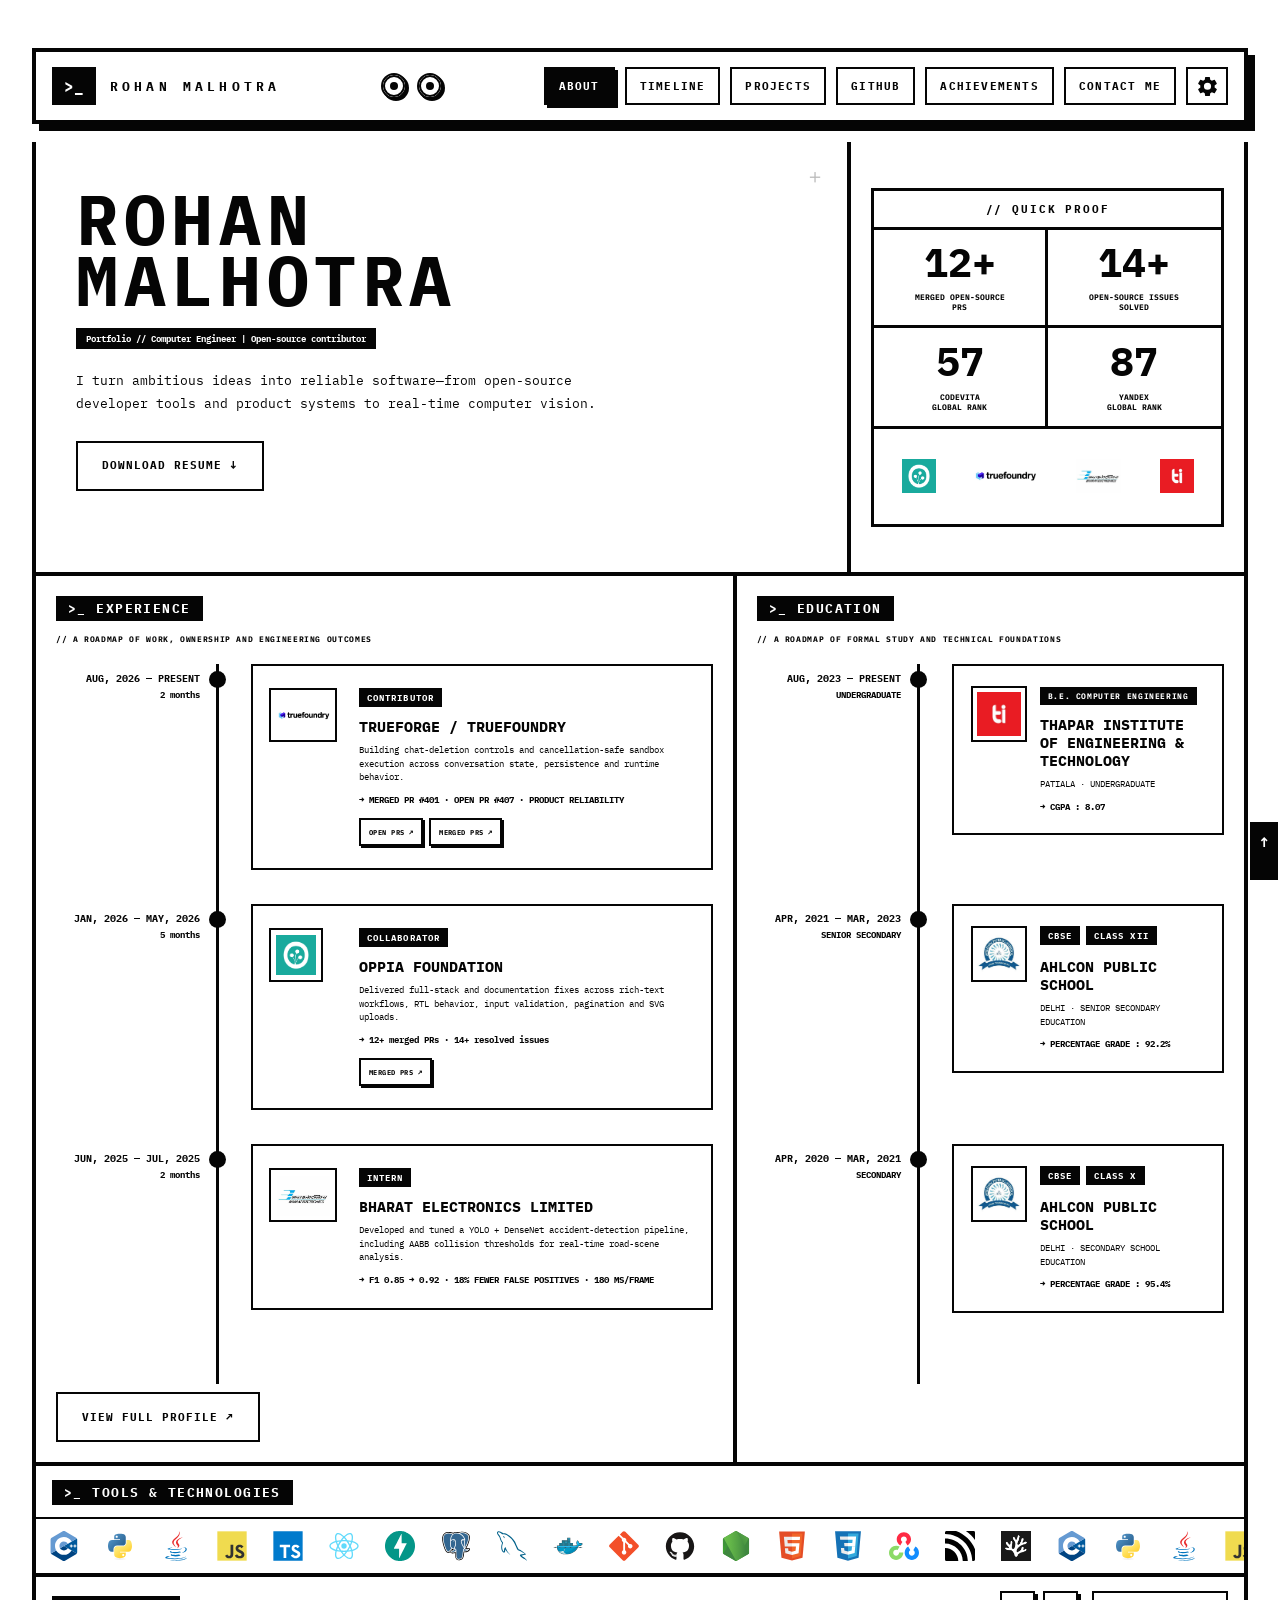
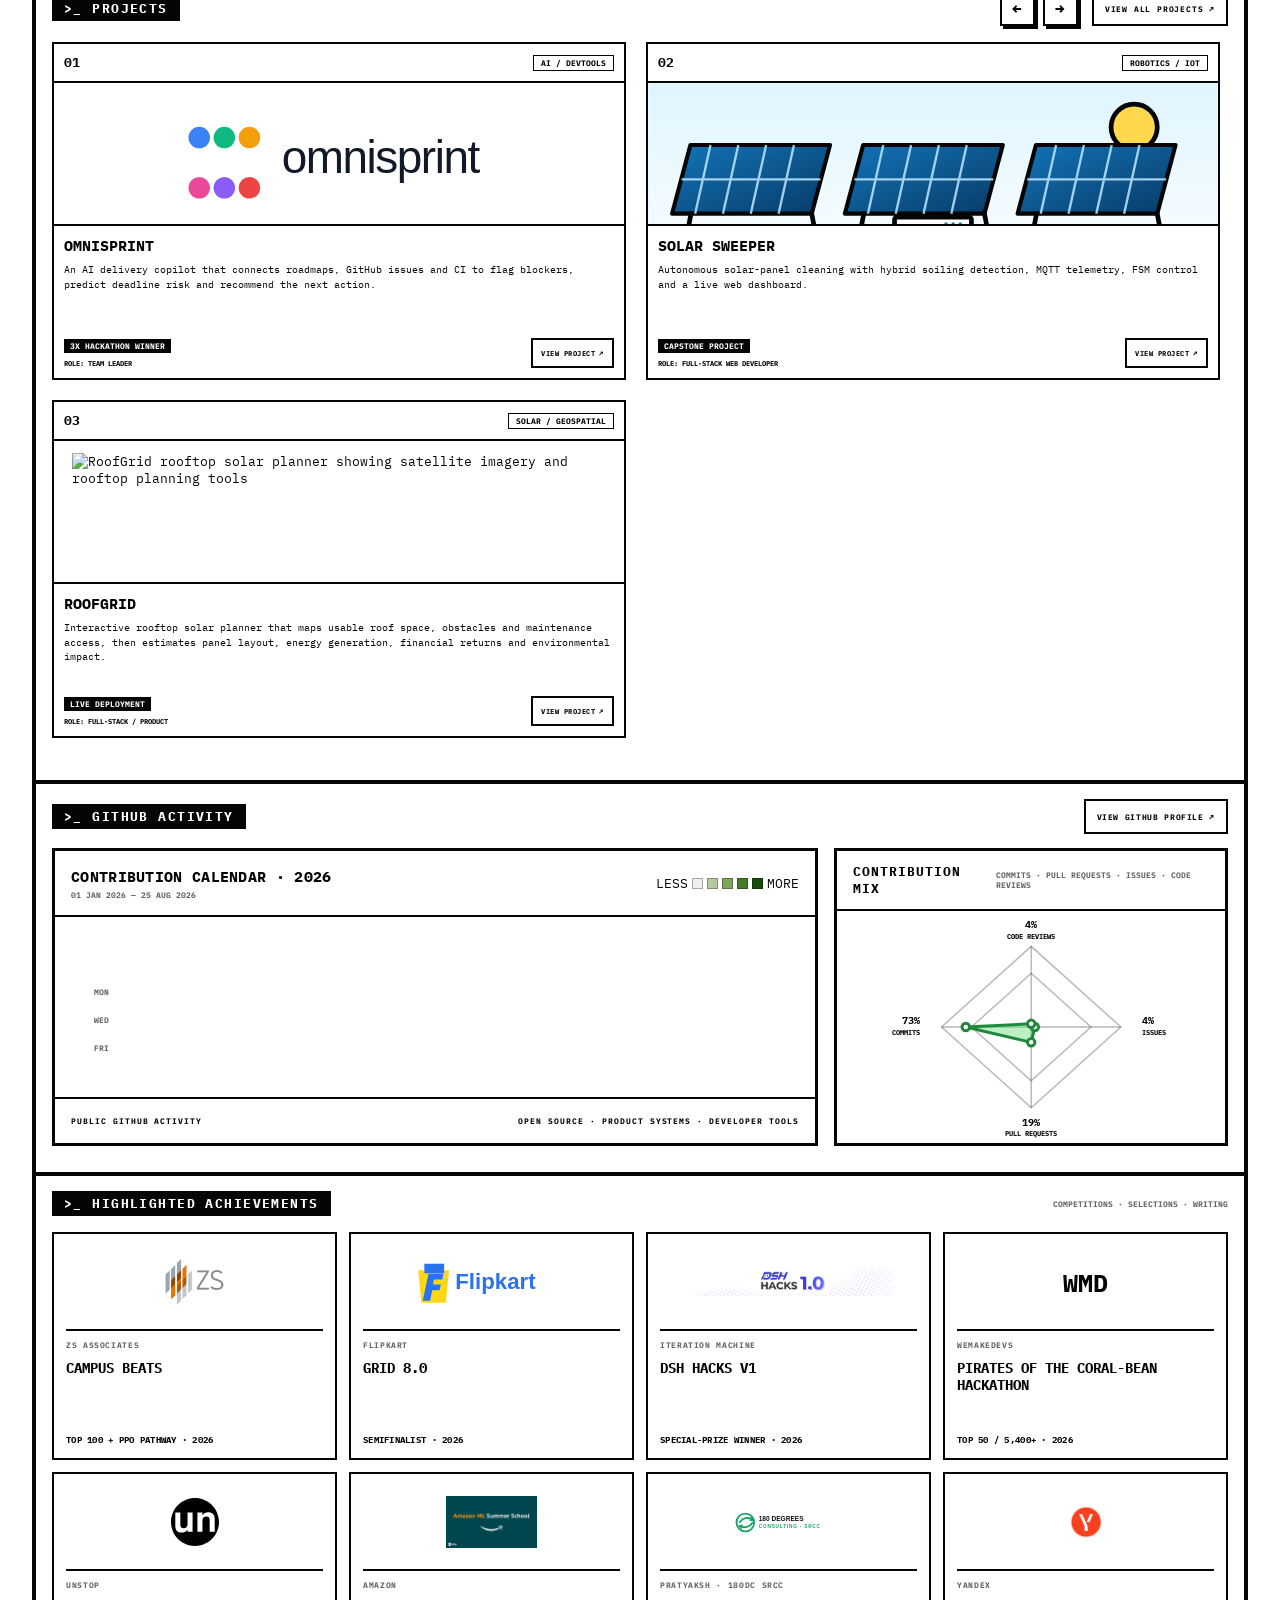
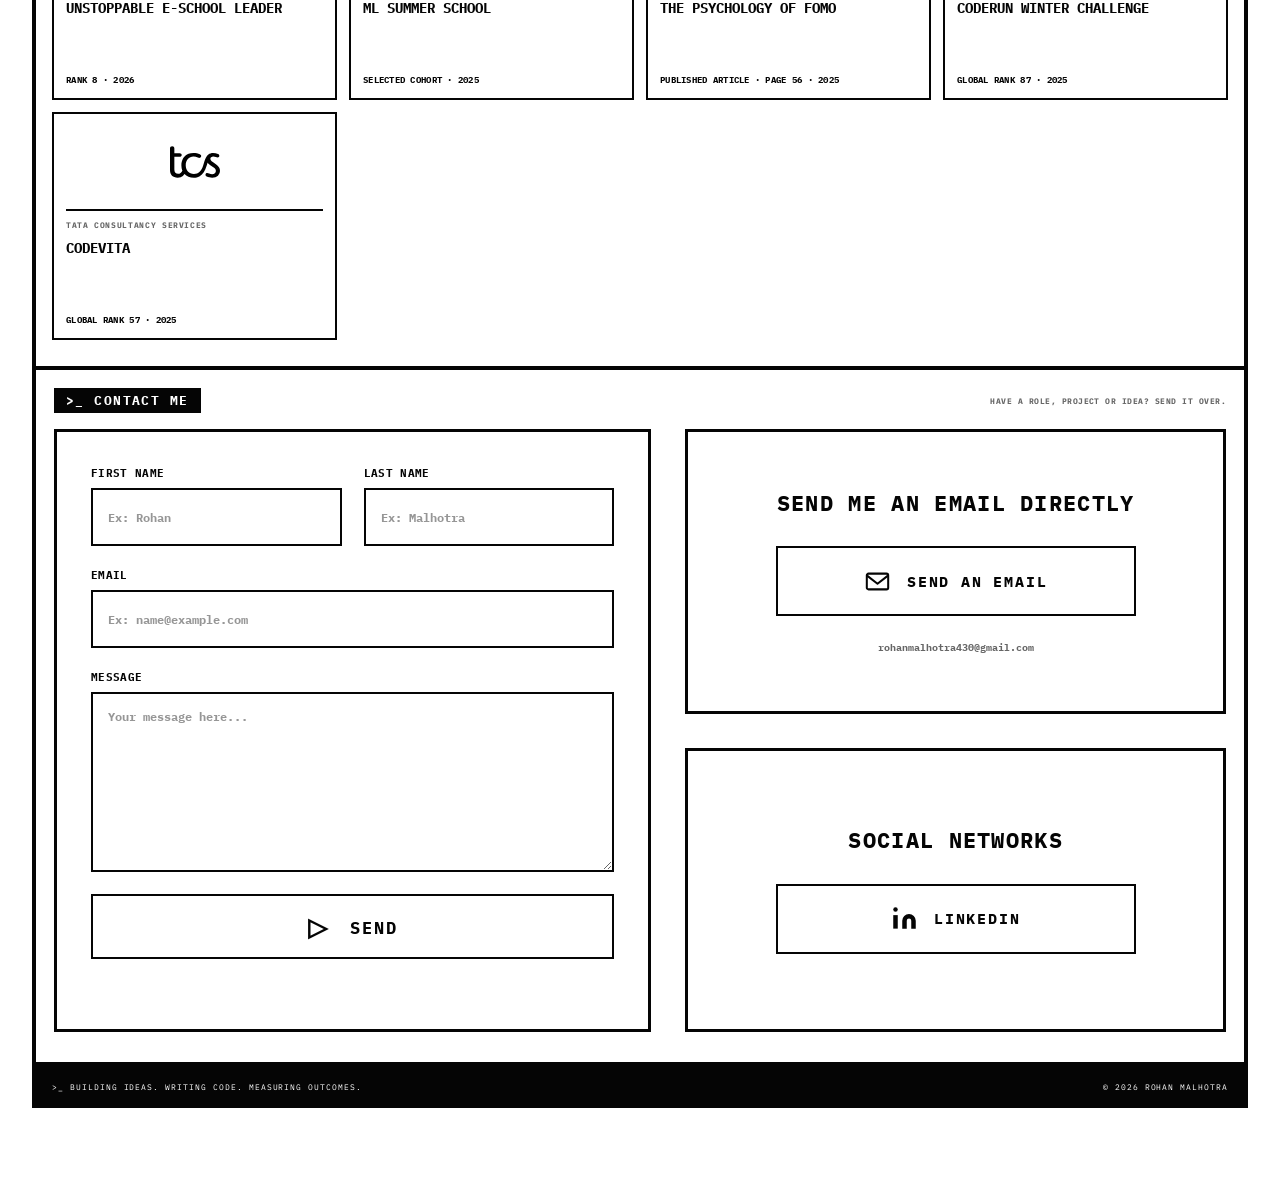
==== index.html @ 049ce0ea "Remove motion control from portfolio settings" ====
<!doctype html>
<html lang="en">
<head>
  <meta charset="utf-8"><meta name="viewport" content="width=device-width,initial-scale=1">
  <meta name="description" content="Rohan Malhotra — computer engineer, open-source contributor and competitive programmer."><meta name="theme-color" content="#ffffff">
  <title>Rohan Malhotra</title>
  <link rel="icon" type="image/svg+xml" href="assets/favicon.svg?v=20260825-30">
  <link rel="shortcut icon" href="assets/favicon.svg?v=20260825-30">
  <link rel="preconnect" href="https://fonts.googleapis.com"><link rel="preconnect" href="https://fonts.gstatic.com" crossorigin>
  <link href="https://fonts.googleapis.com/css2?family=IBM+Plex+Mono:wght@400;500;600;700&display=swap" rel="stylesheet"><link rel="stylesheet" href="styles.css?v=20260920-1">
</head>
<body>
  <div class="bg-words" aria-hidden="true"><span>BUILD</span><span>DEBUG</span><span>SHIP</span><span>SYSTEMS</span><span>OPEN_SOURCE</span><span>MEASURE</span><span>API</span><span>RUNTIME</span><span>TRACE</span><span>DEPLOY</span><span>VISION</span><span>DATA</span></div>
  <div class="page" id="top">
    <header class="header"><a class="brand" href="#top"><b>&gt;_</b><span>ROHAN MALHOTRA</span></a><div class="header-eyes" id="headerEyes" aria-hidden="true"><span class="header-eye"><i></i></span><span class="header-eye"><i></i></span></div><nav aria-label="Main navigation"><a class="active" href="#top">ABOUT</a><a href="#experience">TIMELINE</a><a href="#projects">PROJECTS</a><a href="#github">GITHUB</a><a href="#achievements">ACHIEVEMENTS</a><a href="#contact">CONTACT ME</a><button id="settingsOpen" aria-label="Open settings" aria-expanded="false" title="Settings"><svg class="nav-icon settings-icon" viewBox="0 0 24 24" aria-hidden="true"><path d="M19.43 12.98c.04-.32.07-.65.07-.98s-.03-.66-.08-.98l2.11-1.65a.5.5 0 0 0 .12-.64l-2-3.46a.5.5 0 0 0-.61-.22l-2.49 1a7.3 7.3 0 0 0-1.69-.98L14.5 2.42A.49.49 0 0 0 14 2h-4a.49.49 0 0 0-.49.42l-.38 2.65c-.61.25-1.17.59-1.69.98l-2.49-1a.49.49 0 0 0-.61.22l-2 3.46a.5.5 0 0 0 .12.64l2.11 1.65c-.04.32-.08.66-.08.98s.03.66.08.98l-2.11 1.65a.5.5 0 0 0-.12.64l2 3.46c.13.23.39.32.61.22l2.49-1c.52.4 1.08.73 1.69.98l.38 2.65c.04.24.24.42.49.42h4c.25 0 .46-.18.49-.42l.38-2.65c.61-.25 1.17-.58 1.69-.98l2.49 1c.23.08.49 0 .61-.22l2-3.46a.5.5 0 0 0-.12-.64l-2.11-1.65ZM12 15.5A3.5 3.5 0 1 1 12 8a3.5 3.5 0 0 1 0 7.5Z"/></svg></button></nav></header>
    <aside class="settings" id="settings" aria-label="Display settings"><div class="settings-head"><strong>// SETTINGS</strong><button id="settingsClose" aria-label="Close settings">×</button></div><div class="setting-row"><span>APPEARANCE</span><div class="theme-options" role="group" aria-label="Color theme"><button id="brightMode" class="active" type="button">LIGHT</button><button id="darkMode" type="button">DARK</button></div></div></aside>
    <main>
      <section class="hero">
        <div class="intro"><span class="spark">＋</span><h1 id="heroName" data-text="ROHAN|MALHOTRA">ROHAN<br>MALHOTRA</h1><b class="tagline">Portfolio // Computer Engineer | Open-source contributor</b><p>I turn ambitious ideas into reliable software—from open-source developer tools and product systems to real-time computer vision.</p><div class="actions"><a class="white-button" href="assets/Rohan-Malhotra-Resume.pdf" download="Rohan-Malhotra-Resume.pdf">DOWNLOAD RESUME ↓</a></div></div>
        <div class="quick" id="stats"><h2>// QUICK PROOF</h2><div class="metric"><b>12+</b><span>MERGED OPEN-SOURCE<br>PRS</span></div><div class="metric"><b>14+</b><span>OPEN-SOURCE ISSUES<br>SOLVED</span></div><div class="metric"><b>57</b><span>CODEVITA<br>GLOBAL RANK</span></div><div class="metric"><b>87</b><span>YANDEX<br>GLOBAL RANK</span></div><div class="proof-logos"><span><img src="assets/logos/oppia.png?v=20260825-3" alt="Oppia logo"></span><span><img class="tf-light" src="assets/logos/truefoundry-light.jpeg?v=20260825-3" alt="TrueFoundry logo"><img class="tf-dark" src="assets/logos/truefoundry-dark.png?v=20260825-3" alt="TrueFoundry logo for dark mode"></span><span><img src="assets/logos/bel.jpeg?v=20260825-3" alt="Bharat Electronics logo"></span><span><img src="assets/logos/tiet.jpeg?v=20260825-3" alt="TIET logo"></span></div></div>
      </section>
      <section class="projects-section" id="projects"><div class="section-bar"><h2>&gt;_ PROJECTS</h2><div><button id="projectPrev" aria-label="Show previous project">←</button><button id="projectNext" aria-label="Show next project">→</button><a class="section-cta" href="https://github.com/rohanmalhotracodes?tab=repositories" target="_blank" rel="noopener">VIEW ALL PROJECTS ↗</a></div></div><div class="project-rail" id="projectRail">
        <a class="project-card" href="https://github.com/rohanmalhotracodes/omnisprint" target="_blank" rel="noopener"><header><b>01</b><span>AI / DEVTOOLS</span></header><figure class="project-banner omnisprint-banner"><img src="assets/logos/omnisprint.svg?v=20260825-26" alt="OmniSprint logo"></figure><div class="project-copy"><h3>OMNISPRINT</h3><p>An AI delivery copilot that connects roadmaps, GitHub issues and CI to flag blockers, predict deadline risk and recommend the next action.</p><footer><div><b>3X HACKATHON WINNER</b><small>ROLE: TEAM LEADER</small></div><span class="project-action">VIEW PROJECT ↗</span></footer></div></a>
        <a class="project-card" href="https://github.com/rohanmalhotracodes/Capstone" target="_blank" rel="noopener"><header><b>02</b><span>ROBOTICS / IOT</span></header><figure class="project-banner solar-sweeper-banner"><img src="assets/project-solar-sweeper.svg?v=20260825-26" alt="Solar panels with the Solar Sweeper cleaning unit"></figure><div class="project-copy"><h3>SOLAR SWEEPER</h3><p>Autonomous solar-panel cleaning with hybrid soiling detection, MQTT telemetry, FSM control and a live web dashboard.</p><footer><div><b>CAPSTONE PROJECT</b><small>ROLE: FULL-STACK WEB DEVELOPER</small></div><span class="project-action">VIEW PROJECT ↗</span></footer></div></a>
        <a class="project-card" href="https://roofgrid-three.vercel.app/index.html" target="_blank" rel="noopener"><header><b>03</b><span>SOLAR / GEOSPATIAL</span></header><figure class="project-banner"><img src="https://raw.githubusercontent.com/rohanmalhotracodes/roofgrid/main/assets/screenshots/planner-setup.png" alt="RoofGrid rooftop solar planner showing satellite imagery and rooftop planning tools" loading="lazy"></figure><div class="project-copy"><h3>ROOFGRID</h3><p>Interactive rooftop solar planner that maps usable roof space, obstacles and maintenance access, then estimates panel layout, energy generation, financial returns and environmental impact.</p><footer><div><b>LIVE DEPLOYMENT</b><small>ROLE: FULL-STACK / PRODUCT</small></div><span class="project-action">VIEW PROJECT ↗</span></footer></div></a>
      </div></section>
      <section class="github-activity" id="github">
        <div class="section-bar"><h2>&gt;_ GITHUB ACTIVITY</h2><a class="section-cta" href="https://github.com/rohanmalhotracodes" target="_blank" rel="noopener">VIEW GITHUB PROFILE ↗</a></div>
        <div class="github-dashboard">
        <div class="github-calendar-card">
          <header class="github-calendar-header"><div><strong id="githubCalendarTitle">CONTRIBUTION CALENDAR · 2026</strong><span id="githubCalendarRange">01 JAN 2026 — 25 AUG 2026</span></div><div class="calendar-legend"><span>LESS</span><i data-level="0"></i><i data-level="1"></i><i data-level="2"></i><i data-level="3"></i><i data-level="4"></i><span>MORE</span></div></header>
          <div class="calendar-scroll"><div class="calendar-layout"><div class="calendar-weekdays" aria-hidden="true"><span>MON</span><span>WED</span><span>FRI</span></div><div class="calendar-map"><div class="calendar-months" id="calendarMonths"></div><div class="contribution-calendar" id="contributionCalendar" data-start="2025-12-28" data-levels="[base64]"></div></div></div></div>
          <footer class="calendar-footer"><span id="githubContributionSummary">PUBLIC GITHUB ACTIVITY</span><span>OPEN SOURCE · PRODUCT SYSTEMS · DEVELOPER TOOLS</span></footer>
        </div>
        <figure class="github-radar-card">
          <figcaption><b>CONTRIBUTION MIX</b><span>COMMITS · PULL REQUESTS · ISSUES · CODE REVIEWS</span></figcaption>
          <svg class="contribution-radar" viewBox="0 0 520 300" role="img" aria-label="Contribution mix: 73 percent commits, 19 percent pull requests, 4 percent issues and 4 percent code reviews">
            <g class="radar-grid"><path d="M260 42 380 150 260 258 140 150Z"/><path d="M260 78 340 150 260 222 180 150Z"/><line x1="260" y1="42" x2="260" y2="258"/><line x1="140" y1="150" x2="380" y2="150"/></g>
            <path class="radar-area" d="M172.4 150 260 170.5 264.8 150 260 145.7Z"/>
            <g class="radar-points"><circle cx="172.4" cy="150" r="5"/><circle cx="260" cy="170.5" r="5"/><circle cx="264.8" cy="150" r="5"/><circle cx="260" cy="145.7" r="5"/></g>
            <g class="radar-copy"><text x="260" y="18" text-anchor="middle" class="radar-value" data-metric="codeReviews">4%</text><text x="260" y="32" text-anchor="middle">CODE REVIEWS</text><text x="409" y="146" text-anchor="start" class="radar-value" data-metric="issues">4%</text><text x="409" y="160" text-anchor="start">ISSUES</text><text x="260" y="282" text-anchor="middle" class="radar-value" data-metric="pullRequests">19%</text><text x="260" y="296" text-anchor="middle">PULL REQUESTS</text><text x="111" y="146" text-anchor="end" class="radar-value" data-metric="commits">73%</text><text x="111" y="160" text-anchor="end">COMMITS</text></g>
          </svg>
        </figure>
        </div>
      </section>
      <section class="journey-skills">
        <div class="journey" id="experience"><div class="section-bar roadmap-section-bar"><h2>&gt;_ EXPERIENCE</h2></div><p class="roadmap-label">// A ROADMAP OF WORK, OWNERSHIP AND ENGINEERING OUTCOMES</p><div class="timeline">
          <article><time>AUG, 2026 — PRESENT<small>2 months</small></time><span class="dot"></span><div class="journey-card"><i class="org-mark"><img class="tf-light" src="assets/logos/truefoundry-light.jpeg?v=20260825-3" alt="TrueFoundry logo"><img class="tf-dark" src="assets/logos/truefoundry-dark.png?v=20260825-3" alt="TrueFoundry logo for dark mode"></i><div><b>CONTRIBUTOR</b><h3>TRUEFORGE / TRUEFOUNDRY</h3><p>Building chat-deletion controls and cancellation-safe sandbox execution across conversation state, persistence and runtime behavior.</p><strong>→ MERGED PR #401 · OPEN PR #407 · PRODUCT RELIABILITY</strong><nav class="card-links" aria-label="TrueForge pull request lists"><a href="https://github.com/truefoundry/trueforge/pulls?q=is%3Apr+author%3Arohanmalhotracodes+is%3Aopen" target="_blank" rel="noopener">OPEN PRS ↗</a><a href="https://github.com/truefoundry/trueforge/pulls?q=is%3Apr+author%3Arohanmalhotracodes+is%3Amerged" target="_blank" rel="noopener">MERGED PRS ↗</a></nav></div></div></article>
          <article><time>JAN, 2026 — MAY, 2026<small>5 months</small></time><span class="dot"></span><div class="journey-card"><i class="org-mark square oppia-mark"><img src="assets/logos/oppia.png?v=20260825-3" alt="Oppia logo"></i><div><b>COLLABORATOR</b><h3>OPPIA FOUNDATION</h3><p>Delivered full-stack and documentation fixes across rich-text workflows, RTL behavior, input validation, pagination and SVG uploads.</p><strong>→ 12+ merged PRs · 14+ resolved issues</strong><nav class="card-links" aria-label="Oppia pull requests"><a href="https://github.com/oppia/oppia/pulls?q=is%3Apr+author%3Arohanmalhotracodes+is%3Amerged" target="_blank" rel="noopener">MERGED PRS ↗</a></nav></div></div></article>
          <article><time>JUN, 2025 — JUL, 2025<small>2 months</small></time><span class="dot"></span><div class="journey-card"><i class="org-mark"><img src="assets/logos/bel.jpeg?v=20260825-3" alt="Bharat Electronics logo"></i><div><b>INTERN</b><h3>BHARAT ELECTRONICS LIMITED</h3><p>Developed and tuned a YOLO + DenseNet accident-detection pipeline, including AABB collision thresholds for real-time road-scene analysis.</p><strong>→ F1 0.85 → 0.92 · 18% FEWER FALSE POSITIVES · 180 MS/FRAME</strong></div></div></article>
        </div><a class="white-button cv" href="https://www.linkedin.com/in/rohanmalhotracodes" target="_blank" rel="noopener">VIEW FULL PROFILE ↗</a></div>
        <div class="education-roadmap" id="education"><div class="section-bar roadmap-section-bar"><h2>&gt;_ EDUCATION</h2></div><p class="roadmap-label">// A ROADMAP OF FORMAL STUDY AND TECHNICAL FOUNDATIONS</p><div class="timeline education-timeline"><article><time><span>AUG, 2023</span> <span>— PRESENT</span><small>UNDERGRADUATE</small></time><span class="dot"></span><div class="journey-card"><i class="org-mark square"><img src="assets/logos/tiet.jpeg?v=20260825-3" alt="Thapar Institute logo"></i><div><b>B.E. COMPUTER ENGINEERING</b><h3>THAPAR INSTITUTE OF ENGINEERING & TECHNOLOGY</h3><p>PATIALA · UNDERGRADUATE</p><strong>→ CGPA : 8.07</strong></div></div></article><article><time><span>APR, 2021</span> <span>— MAR, 2023</span><small>SENIOR SECONDARY</small></time><span class="dot"></span><div class="journey-card"><i class="org-mark square"><img src="assets/logos/ahlcon.jpeg?v=20260825-3" alt="Ahlcon Public School logo"></i><div><div class="badge-row"><b>CBSE</b><b>CLASS XII</b></div><h3>AHLCON PUBLIC SCHOOL</h3><p>DELHI · SENIOR SECONDARY EDUCATION</p><strong>→ PERCENTAGE GRADE : 92.2%</strong></div></div></article><article><time><span>APR, 2020</span> <span>— MAR, 2021</span><small>SECONDARY</small></time><span class="dot"></span><div class="journey-card"><i class="org-mark square"><img src="assets/logos/ahlcon.jpeg?v=20260825-3" alt="Ahlcon Public School logo"></i><div><div class="badge-row"><b>CBSE</b><b>CLASS X</b></div><h3>AHLCON PUBLIC SCHOOL</h3><p>DELHI · SECONDARY SCHOOL EDUCATION</p><strong>→ PERCENTAGE GRADE : 95.4%</strong></div></div></article></div></div>
      </section>
      <section class="skills-marquee" aria-labelledby="skillsHeading"><div class="section-bar skills-section-bar"><h2 id="skillsHeading">&gt;_ TOOLS &amp; TECHNOLOGIES</h2></div><div class="skills-marquee-window"><div class="marquee-track"><div class="marquee-set"><span class="tech-logo" role="img" aria-label="C++" title="C++"><img src="assets/tech/cplusplus.svg" alt=""></span><span class="tech-logo" role="img" aria-label="Python" title="Python"><img src="assets/tech/python.svg" alt=""></span><span class="tech-logo" role="img" aria-label="Java" title="Java"><img src="assets/tech/java.svg" alt=""></span><span class="tech-logo" role="img" aria-label="JavaScript" title="JavaScript"><img src="assets/tech/javascript.svg" alt=""></span><span class="tech-logo" role="img" aria-label="TypeScript" title="TypeScript"><img src="assets/tech/typescript.svg" alt=""></span><span class="tech-logo" role="img" aria-label="React" title="React"><img src="assets/tech/react.svg" alt=""></span><span class="tech-logo" role="img" aria-label="FastAPI" title="FastAPI"><img src="assets/tech/fastapi.svg" alt=""></span><span class="tech-logo" role="img" aria-label="PostgreSQL" title="PostgreSQL"><img src="assets/tech/postgresql.svg" alt=""></span><span class="tech-logo" role="img" aria-label="MySQL" title="MySQL"><img src="assets/tech/mysql.svg" alt=""></span><span class="tech-logo" role="img" aria-label="Docker" title="Docker"><img src="assets/tech/docker.svg" alt=""></span><span class="tech-logo" role="img" aria-label="Git" title="Git"><img src="assets/tech/git.svg" alt=""></span><span class="tech-logo" role="img" aria-label="GitHub" title="GitHub"><img src="assets/tech/github.svg" alt=""></span><span class="tech-logo" role="img" aria-label="Node.js" title="Node.js"><img src="assets/tech/nodejs.svg" alt=""></span><span class="tech-logo" role="img" aria-label="HTML5" title="HTML5"><img src="assets/tech/html5.svg" alt=""></span><span class="tech-logo" role="img" aria-label="CSS3" title="CSS3"><img src="assets/tech/css3.svg" alt=""></span><span class="tech-logo" role="img" aria-label="OpenCV" title="OpenCV"><img src="assets/tech/opencv.svg" alt=""></span><span class="tech-logo" role="img" aria-label="MQTT" title="MQTT"><img src="assets/tech/mqtt.svg" alt=""></span><span class="tech-logo" role="img" aria-label="Coral Protocol" title="Coral Protocol"><img src="assets/tech/coral-official.png?v=20260825-32" alt=""></span></div><div class="marquee-set" aria-hidden="true"><span class="tech-logo"><img src="assets/tech/cplusplus.svg" alt=""></span><span class="tech-logo"><img src="assets/tech/python.svg" alt=""></span><span class="tech-logo"><img src="assets/tech/java.svg" alt=""></span><span class="tech-logo"><img src="assets/tech/javascript.svg" alt=""></span><span class="tech-logo"><img src="assets/tech/typescript.svg" alt=""></span><span class="tech-logo"><img src="assets/tech/react.svg" alt=""></span><span class="tech-logo"><img src="assets/tech/fastapi.svg" alt=""></span><span class="tech-logo"><img src="assets/tech/postgresql.svg" alt=""></span><span class="tech-logo"><img src="assets/tech/mysql.svg" alt=""></span><span class="tech-logo"><img src="assets/tech/docker.svg" alt=""></span><span class="tech-logo"><img src="assets/tech/git.svg" alt=""></span><span class="tech-logo"><img src="assets/tech/github.svg" alt=""></span><span class="tech-logo"><img src="assets/tech/nodejs.svg" alt=""></span><span class="tech-logo"><img src="assets/tech/html5.svg" alt=""></span><span class="tech-logo"><img src="assets/tech/css3.svg" alt=""></span><span class="tech-logo"><img src="assets/tech/opencv.svg" alt=""></span><span class="tech-logo"><img src="assets/tech/mqtt.svg" alt=""></span><span class="tech-logo"><img src="assets/tech/coral-official.png?v=20260825-32" alt=""></span></div></div></div></section>
      <section class="achievements-section" id="achievements">
        <div class="section-bar"><h2>&gt;_ HIGHLIGHTED ACHIEVEMENTS</h2><span>COMPETITIONS · SELECTIONS · WRITING</span></div>
        <div class="achievement-cards">
          <article>
            <div class="achievement-logo"><img class="achievement-logo-zs" src="assets/logos/zs.png?v=20260825-3" alt="ZS Associates logo"></div>
            <span>ZS ASSOCIATES</span>
            <h3>CAMPUS BEATS</h3>
            <p>TOP 100 + PPO PATHWAY · 2026</p>
          </article>
          <article>
            <div class="achievement-logo"><img class="achievement-logo-flipkart" src="https://avatars.githubusercontent.com/u/1179997?v=4" alt="Flipkart logo" loading="lazy" referrerpolicy="no-referrer" onerror="this.onerror=null;this.src='assets/logos/flipkart.svg?v=20260825-20'"></div>
            <span>FLIPKART</span>
            <h3>GRID 8.0</h3>
            <p>SEMIFINALIST · 2026</p>
          </article>
          <a href="https://dsh-hacks-v1.devpost.com/" target="_blank" rel="noopener" aria-label="View DSH Hacks V1 achievement details">
            <div class="achievement-logo"><img class="achievement-logo-dsh" src="assets/logos/dsh-hacks.png?v=20260825-24" alt="DSH Hacks 1.0 logo"></div>
            <span>ITERATION MACHINE</span>
            <h3>DSH HACKS V1</h3>
            <p>SPECIAL-PRIZE WINNER · 2026</p>
          </a>
          <a href="https://archive.wemakedevs.org/hackathons/coral" target="_blank" rel="noopener" aria-label="View Pirates of the Coral-bean Hackathon">
            <div class="achievement-logo"><img class="achievement-logo-wemakedevs" src="https://avatars.githubusercontent.com/u/118681893?v=4" alt="WeMakeDevs logo" loading="lazy" referrerpolicy="no-referrer" onerror="this.onerror=null;this.parentElement.classList.add('text-logo');this.parentElement.textContent='WMD'"></div>
            <span>WEMAKEDEVS</span>
            <h3>PIRATES OF THE CORAL-BEAN HACKATHON</h3>
            <p>TOP 50 / 5,400+ · 2026</p>
          </a>
          <a href="https://lnkd.in/p/g2EciHZb" target="_blank" rel="noopener" aria-label="View Unstoppable E-School Leader achievement">
            <div class="achievement-logo"><img class="achievement-logo-unstop" src="https://images.crunchbase.com/image/upload/c_pad%2Cf_auto%2Cq_auto%3Aeco%2Cdpr_1/shzodgyydutseh1nsnij?ik-sanitizeSvg=true" alt="Unstop logo" loading="lazy" referrerpolicy="no-referrer" onerror="this.onerror=null;this.src='assets/logos/unstop.svg?v=20260825-3'"></div>
            <span>UNSTOP</span>
            <h3>UNSTOPPABLE E-SCHOOL LEADER</h3>
            <p>RANK 8 · 2026</p>
          </a>
          <article>
            <div class="achievement-logo"><img class="achievement-logo-amazon" src="https://avatars.githubusercontent.com/u/8594673?v=4" alt="Amazon logo" loading="lazy" referrerpolicy="no-referrer" onerror="this.onerror=null;this.src='assets/logos/amazon-mlss.png?v=20260825-3'"></div>
            <span>AMAZON</span>
            <h3>ML SUMMER SCHOOL</h3>
            <p>SELECTED COHORT · 2025</p>
          </article>
          <a href="https://180dcsrcc.in/pratyaksh-2025/" target="_blank" rel="noopener" aria-label="Read the Pratyaksh 2025 article">
            <div class="achievement-logo"><img src="https://180dcsrcc.in/wp-content/uploads/2020/11/180-logo1-1.jpg" alt="180 Degrees Consulting SRCC logo" loading="lazy" referrerpolicy="no-referrer" onerror="this.onerror=null;this.src='assets/logos/180dc.svg?v=20260825-20'"></div>
            <span>PRATYAKSH · 180DC SRCC</span>
            <h3>THE PSYCHOLOGY OF FOMO</h3>
            <p>PUBLISHED ARTICLE · PAGE 56 · 2025</p>
          </a>
          <article>
            <div class="achievement-logo"><img class="achievement-logo-yandex" src="assets/logos/yandex.png?v=20260825-3" alt="Yandex logo"></div>
            <span>YANDEX</span>
            <h3>CODERUN WINTER CHALLENGE</h3>
            <p>GLOBAL RANK 87 · 2025</p>
          </article>
          <article>
            <div class="achievement-logo"><img class="achievement-logo-tcs" src="assets/logos/tcs.svg?v=20260825-3" alt="Tata Consultancy Services logo"></div>
            <span>TATA CONSULTANCY SERVICES</span>
            <h3>CODEVITA</h3>
            <p>GLOBAL RANK 57 · 2025</p>
          </article>
        </div>
      </section>
      <section class="contact-section" id="contact">
        <div class="section-bar"><h2>&gt;_ CONTACT ME</h2><span>HAVE A ROLE, PROJECT OR IDEA? SEND IT OVER.</span></div>
        <div class="contact-layout">
          <form class="contact-form" id="contactForm" action="https://formsubmit.co/rohanmalhotra430@gmail.com" method="POST">
            <input type="hidden" name="_subject" value="New message from Rohan Malhotra's portfolio">
            <input type="hidden" name="_template" value="table">
            <input type="hidden" name="_captcha" value="false">
            <div class="form-pair"><label>FIRST NAME<input id="contactFirstName" name="firstName" autocomplete="given-name" placeholder="Ex: Rohan" required></label><label>LAST NAME<input id="contactLastName" name="lastName" autocomplete="family-name" placeholder="Ex: Malhotra" required></label></div>
            <label>EMAIL<input id="contactEmail" name="email" type="email" autocomplete="email" placeholder="Ex: name@example.com" required></label>
            <label>MESSAGE<textarea id="contactMessage" name="message" rows="7" placeholder="Your message here..." required></textarea></label>
            <button class="contact-submit" type="submit"><span aria-hidden="true">▷</span> SEND</button>
            <p class="form-status" id="formStatus" aria-live="polite"></p>
          </form>
          <div class="contact-panels">
            <article><h3>SEND ME AN EMAIL DIRECTLY</h3><a class="contact-action" href="mailto:rohanmalhotra430@gmail.com"><svg class="contact-icon" viewBox="0 0 24 24" aria-hidden="true"><rect x="2.5" y="5" width="19" height="14" rx="1.5"/><path d="m3 7 9 7 9-7"/></svg> SEND AN EMAIL</a><p>rohanmalhotra430@gmail.com</p></article>
            <article><h3>SOCIAL NETWORKS</h3><a class="linkedin-action" href="https://linkedin.com/in/rohanmalhotracodes" target="_blank" rel="noopener"><svg class="contact-icon linkedin-icon" viewBox="0 0 24 24" aria-hidden="true"><path d="M16 8a6 6 0 0 1 6 6v7h-4v-7a2 2 0 0 0-4 0v7h-4v-7a6 6 0 0 1 6-6Z"/><rect x="2" y="9" width="4" height="12"/><circle cx="4" cy="4" r="2"/></svg> LINKEDIN</a></article>
          </div>
        </div>
      </section>
    </main>
    <footer><span>&gt;_ BUILDING IDEAS. WRITING CODE. MEASURING OUTCOMES.</span><span>© 2026 ROHAN MALHOTRA</span></footer>
  </div>
  <a class="to-top" href="#top">↑ TOP</a>
  <script src="script.js?v=20260920-1"></script>
</body></html>
---- styles.css ----
:root{--paper:#fff;--ink:#050505;--soft:#eee;--shadow:#050505}*{box-sizing:border-box}html{scroll-behavior:smooth}body{margin:0;background:var(--paper);color:var(--ink);font-family:'IBM Plex Mono',monospace;font-size:13px;overflow-x:hidden}a{color:inherit}.page{width:min(1252px,calc(100% - 64px));margin:48px auto 70px;position:relative;z-index:2}.bg-words{position:fixed;inset:0;overflow:hidden;pointer-events:none;opacity:.035;color:var(--ink);font:700 10px 'IBM Plex Mono';z-index:0}.bg-words span{position:absolute}.bg-words span:nth-child(1){top:9%;left:3%}.bg-words span:nth-child(2){top:22%;left:44%}.bg-words span:nth-child(3){top:36%;right:3%}.bg-words span:nth-child(4){top:61%;left:7%}.bg-words span:nth-child(5){top:76%;right:17%}.bg-words span:nth-child(6){top:91%;left:35%}.header{height:76px;border:4px solid var(--ink);display:flex;align-items:center;padding:0 16px;box-shadow:7px 7px 0 var(--shadow);margin-bottom:18px;background:var(--paper)}.brand{display:flex;align-items:center;gap:14px;text-decoration:none;font-weight:700;letter-spacing:.32em;white-space:nowrap}.brand b{display:grid;place-items:center;width:44px;height:38px;background:var(--ink);color:var(--paper);font-size:16px;letter-spacing:0}.header nav{margin-left:auto;display:flex;align-items:center;gap:10px}.header nav a,.header nav button{height:38px;padding:0 13px;border:2px solid var(--ink);background:var(--paper);display:grid;place-items:center;text-decoration:none;font:700 11px 'IBM Plex Mono';letter-spacing:.11em;box-shadow:3px 3px 0 transparent;cursor:pointer}.header nav a:hover,.header nav button:hover,.header nav a.active{background:var(--ink);color:var(--paper);box-shadow:3px 3px 0 var(--shadow)}.header nav button{font-size:18px;padding:0;width:42px}.settings{position:fixed;z-index:300;top:137px;right:max(32px,calc((100vw - 1252px)/2));width:310px;background:var(--paper);border:3px solid var(--ink);box-shadow:7px 7px 0 var(--shadow);padding:14px;opacity:0;transform:translateY(-10px);pointer-events:none;transition:.2s}.settings.open{opacity:1;transform:none;pointer-events:auto}.settings>div,.settings label{display:flex;align-items:center;justify-content:space-between}.settings>div{padding-bottom:12px;border-bottom:2px solid var(--ink)}.settings button{border:0;background:none;color:var(--ink);font-size:24px;cursor:pointer}.settings label{padding:14px 0;border-bottom:1px solid var(--ink);font-size:10px;font-weight:700}.settings input{accent-color:var(--ink)}
.hero{display:grid;grid-template-columns:minmax(0,1.02fr) minmax(0,.55fr) minmax(0,.46fr);border:4px solid var(--ink);border-top:0}.intro{padding:40px;border-right:4px solid var(--ink);min-height:430px;position:relative}.intro .spark{position:absolute;right:22px;top:20px;font-size:20px;color:#bbb}.intro h1{font-size:clamp(50px,5.5vw,75px);line-height:.86;letter-spacing:.08em;margin:7px 0 18px;font-weight:700}.tagline{display:inline-block;background:var(--ink);color:var(--paper);padding:5px 10px;font-size:9px}.intro>p{font-size:13px;line-height:1.8;max-width:535px;margin:20px 0}.actions{display:flex;gap:14px;margin-top:25px}.white-button{display:inline-grid;place-items:center;min-height:43px;padding:0 20px;border:2px solid var(--ink);font-weight:700;font-size:11px;text-decoration:none}.quick{align-self:center;margin:20px 20px;border:3px solid var(--ink);display:grid;grid-template-columns:1fr 1fr;box-shadow:6px 6px 0 var(--shadow)}.quick h2{grid-column:1/-1;margin:0;padding:11px;border-bottom:2px solid var(--ink);text-align:center;font-size:11px;letter-spacing:.17em}.metric{height:98px;display:grid;place-items:center;text-align:center;padding:8px}.metric:nth-of-type(odd){border-right:2px solid var(--ink)}.metric:nth-of-type(2),.metric:nth-of-type(3){border-bottom:2px solid var(--ink)}.metric b{font-size:40px;line-height:1}.metric span{font-size:8px;font-weight:700;line-height:1.25}.proof-logos{grid-column:1/-1;min-height:98px;border-top:2px solid var(--ink);display:flex;align-items:center;justify-content:center;gap:9px}.proof-logos img{width:25px;height:25px;object-fit:contain}.proof-logos b{font-size:10px}.projects-section{border:4px solid var(--ink);border-top:0;padding:14px 16px 34px;overflow:hidden}.section-bar{display:flex;align-items:center;justify-content:space-between;margin-bottom:16px}.section-bar h2{display:inline-block;margin:0;background:var(--ink);color:var(--paper);padding:4px 12px;font-size:13px;letter-spacing:.11em}.section-bar>div{display:flex;align-items:center;gap:8px}.section-bar button{width:35px;height:35px;border:2px solid var(--ink);background:var(--paper);box-shadow:3px 3px 0 var(--shadow);font:700 16px 'IBM Plex Mono';cursor:pointer}.section-bar a{font-size:9px;font-weight:700;letter-spacing:.1em;text-decoration:none;margin-left:6px}.project-rail{display:grid;grid-auto-flow:column;grid-auto-columns:346px;gap:20px;overflow-x:auto;scroll-snap-type:x mandatory;scrollbar-width:none}.project-rail::-webkit-scrollbar{display:none}.project-card{height:338px;border:2px solid var(--ink);box-shadow:5px 5px 0 var(--shadow);text-decoration:none;scroll-snap-align:start;display:grid;grid-template-rows:39px 143px 1fr;background:var(--paper);transition:.15s}.project-card:hover{transform:translate(-2px,-2px);box-shadow:8px 8px 0 var(--shadow)}.project-card>header{display:flex;align-items:center;justify-content:space-between;padding:0 10px;border-bottom:2px solid var(--ink)}.project-card>header span{border:1px solid var(--ink);font-size:8px;font-weight:700;padding:2px 7px}.project-card figure{margin:0;border-bottom:2px solid var(--ink);background:#eee;overflow:hidden;display:grid;place-items:center}.project-card figure img{width:100%;height:100%;object-fit:cover;filter:grayscale(1);transition:.2s}.project-card:hover figure img{filter:grayscale(0)}.project-copy{padding:10px;display:flex;flex-direction:column}.project-copy h3{font-size:15px;margin:0 0 8px}.project-copy p{font-size:10px;line-height:1.45;margin:0}.project-copy footer{margin-top:auto;display:flex;align-items:end;justify-content:space-between}.project-copy footer div{display:grid;gap:6px}.project-copy footer div>b{background:var(--ink);color:var(--paper);font-size:8px;padding:2px 6px;width:max-content}.project-copy small{font-size:7px;font-weight:700}.journey-skills{display:grid;grid-template-columns:minmax(0,.9fr) minmax(0,1.1fr);border:4px solid var(--ink);border-top:0}.journey{padding:20px;border-right:4px solid var(--ink)}.timeline{margin-top:20px}.timeline article{display:grid;grid-template-columns:128px 45px 1fr;position:relative;min-height:240px}.timeline time{text-align:center;font-weight:700;padding-top:8px}.timeline time small{display:block;font-size:9px;margin-top:4px}.timeline .dot{position:relative;border-left:3px solid var(--ink)}.timeline .dot:before{content:"";position:absolute;width:17px;height:17px;background:var(--ink);border-radius:50%;left:-10px;top:7px}.journey-card{border:2px solid var(--ink);box-shadow:5px 5px 0 var(--shadow);padding:22px 16px;display:grid;grid-template-columns:48px 1fr;gap:14px;align-self:start}.journey-card>i{font-size:30px;font-style:normal}.journey-card b{background:var(--ink);color:var(--paper);font-size:9px;letter-spacing:.12em;padding:4px 8px}.journey-card h3{font-size:15px;line-height:1.2;margin:12px 0 7px}.journey-card p,.journey-card strong{font-size:9px;line-height:1.5;margin:0}.journey-card strong{display:block;margin-top:9px}.cv{margin-top:8px}footer:not(.project-copy footer){height:42px;background:var(--ink);color:var(--paper);display:flex;align-items:center;justify-content:space-between;padding:0 20px;font-size:8px;letter-spacing:.12em}.to-top{position:fixed;z-index:80;bottom:20px;border:2px solid var(--ink);background:var(--ink);color:var(--paper);box-shadow:4px 4px 0 #aaa;height:58px;display:grid;place-items:center;text-decoration:none;font:700 10px 'IBM Plex Mono'}.to-top{right:92px;width:70px}
.dark{--paper:#0b0b0b;--ink:#f3f3ee;--soft:#272727;--shadow:#f3f3ee}.dark img{filter:grayscale(1) invert(1)}
@media(max-width:1080px){.header nav a:nth-child(4),.header nav a:nth-child(5){display:none}.hero{grid-template-columns:1fr 1fr}.intro{grid-column:1/-1;border-right:0;border-bottom:4px solid var(--ink)}.quick{margin:20px}.journey-skills{grid-template-columns:1fr}.journey{border-right:0;border-bottom:4px solid var(--ink)}}
@media(max-width:760px){.page{width:calc(100% - 24px);margin:12px auto 55px}.header{height:auto;min-height:68px;padding:12px;position:relative}.brand span{letter-spacing:.17em}.header nav{gap:5px}.header nav a{display:none!important}.header nav a:last-of-type,.header nav button{display:grid!important}.hero{grid-template-columns:1fr}.intro{border-right:0;border-bottom:4px solid var(--ink)}.intro{padding:27px 18px}.intro h1{font-size:12vw;line-height:.9}.quick{margin:18px}.projects-section{padding-inline:10px}.section-bar>div a{display:none}.project-rail{grid-auto-columns:87vw}.journey{padding:16px 12px}.timeline article{grid-template-columns:94px 28px 1fr}.journey-card{grid-template-columns:1fr;padding:15px}.journey-card>i{display:none}.to-top{display:none}footer:not(.project-copy footer){height:auto;min-height:52px;display:grid;gap:6px;padding:12px}.settings{right:12px;top:92px;width:calc(100% - 24px)}}
@media(max-width:480px){.brand{font-size:10px}.quick{grid-template-columns:1fr 1fr}.project-card{height:360px}.intro h1{font-size:13.5vw}.actions{flex-direction:column;align-items:flex-start}}

/* Content order and organization system */
main{display:flex;flex-direction:column}.hero{order:1}.journey-skills{order:2}.projects-section{order:3}
.roadmap-label{margin:13px 0 0;font-size:8px;font-weight:700;letter-spacing:.08em}.journey-card .org-mark{width:43px;height:43px;border:2px solid var(--ink);display:grid;place-items:center;background:var(--paper)}.journey-card .org-mark img{width:30px;height:30px;object-fit:contain}.journey-card h3{margin-top:13px}
@media(max-width:760px){.journey-card .org-mark{display:grid}}
.journey-card .org-mark{font:700 10px 'IBM Plex Mono',monospace;letter-spacing:-.04em}.proof-logos span{font-size:9px;color:#777}
.tf-dark{display:none!important}.dark .tf-light{display:none!important}.dark .tf-dark{display:block!important}.dark .journey-card .org-mark img{filter:none}.journey-card{grid-template-columns:76px 1fr}.journey-card .org-mark{width:70px;height:56px;padding:5px}.journey-card .org-mark.square{width:56px}.journey-card .org-mark img{width:100%;height:100%;object-fit:contain;filter:none}
@media(max-width:760px){.journey-card{grid-template-columns:1fr}.journey-card .org-mark{margin-bottom:4px}}

/* Roadmaps, GitHub activity and achievement system */
main{display:flex;flex-direction:column}.hero{order:1}.journey-skills{order:2}.projects-section{order:3}.github-activity{order:4}.achievements-section{order:5}.education-roadmap{padding:20px}.education-roadmap .timeline{margin-top:20px}
.github-activity,.achievements-section{border:4px solid var(--ink);border-top:0;padding:15px 16px 26px;background:var(--paper)}.github-activity>.section-bar>a{font-size:9px;font-weight:700;letter-spacing:.08em;text-decoration:none}.calendar-legend{display:flex!important;align-items:center;gap:4px}.calendar-legend i,.contribution-calendar i{width:11px;height:11px;border:1px solid color-mix(in srgb,var(--ink) 30%,transparent);display:block}.calendar-legend i[data-level="0"],.contribution-calendar i[data-level="0"]{background:var(--soft)}.calendar-legend i[data-level="1"],.contribution-calendar i[data-level="1"]{background:#b6c99a}.calendar-legend i[data-level="2"],.contribution-calendar i[data-level="2"]{background:#7fa45c}.calendar-legend i[data-level="3"],.contribution-calendar i[data-level="3"]{background:#477c25}.calendar-legend i[data-level="4"],.contribution-calendar i[data-level="4"]{background:#174d08}.calendar-scroll{overflow-x:auto;padding:18px 0 4px;scrollbar-width:thin}.contribution-calendar{display:grid;grid-template-rows:repeat(7,11px);grid-auto-flow:column;grid-auto-columns:11px;gap:3px;width:max-content}.contribution-calendar i:hover{outline:2px solid var(--ink);z-index:2}.calendar-months{height:12px;width:739px;position:relative}.calendar-months span{position:absolute;top:0;font-size:7px;font-weight:700}
.achievements-section>.section-bar>span{font-size:8px;font-weight:700;color:#666}.achievement-cards{display:grid;grid-template-columns:repeat(4,1fr);gap:12px}.achievement-cards>a,.achievement-cards>article{min-height:228px;border:2px solid var(--ink);box-shadow:4px 4px 0 var(--shadow);padding:12px;text-decoration:none;display:flex;flex-direction:column;background:var(--paper)}.achievement-logo{height:66px;border-bottom:2px solid var(--ink);display:grid;place-items:center;padding:5px;margin-bottom:10px;background:#fff;overflow:hidden}.achievement-logo img{display:block;width:100%;height:100%;max-width:150px;object-fit:contain;filter:none!important}.achievement-logo.text-logo{font-size:30px;font-weight:700;color:#050505}.achievement-cards span{font-size:8px;font-weight:700;letter-spacing:.08em;color:#666}.achievement-cards h3{font-size:14px;line-height:1.2;margin:10px 0 7px}.achievement-cards p{font-size:9px;line-height:1.45;margin:auto 0 0;font-weight:700;letter-spacing:.03em;text-transform:uppercase}.dark .achievement-logo img{filter:none!important}
@media(max-width:1080px){.achievement-cards{grid-template-columns:repeat(3,1fr)}.education-roadmap{border-top:0}}
@media(max-width:760px){.education-roadmap{padding:16px 12px}.github-activity,.achievements-section{padding:12px 10px 22px}.calendar-legend{display:none!important}.achievement-cards{grid-template-columns:1fr 1fr}.achievements-section>.section-bar>span{display:none}}
@media(max-width:480px){.achievement-cards{grid-template-columns:1fr}}

/* Final content, chart and media-safety pass */
.hero{grid-template-columns:minmax(0,1.35fr) minmax(310px,.65fr)}
.quick{min-width:0}
main{display:flex;flex-direction:column}
.hero{order:1}.journey-skills{order:2}.skills-marquee{order:3}.projects-section{order:4}.github-activity{order:5}.achievements-section{order:6}

.skills-marquee{border:4px solid var(--ink);border-top:0;background:var(--ink);color:var(--paper);overflow:hidden;padding:13px 0;white-space:nowrap}
.marquee-track{width:max-content;display:flex;align-items:center;gap:20px;animation:skillsTicker 34s linear infinite;font-size:10px;font-weight:700;letter-spacing:.12em}
.marquee-track i{font-style:normal;color:#8ba96b;font-size:8px}
@keyframes skillsTicker{to{transform:translateX(-50%)}}
@media(prefers-reduced-motion:reduce){.marquee-track{animation:none}}

.journey-card,.journey-card .org-mark,.achievement-logo{min-width:0}
.timeline article{grid-template-columns:160px 35px minmax(0,1fr)}
.timeline time{font-size:11px;white-space:nowrap}
.journey-card .org-mark{width:68px;height:54px;padding:6px;overflow:hidden;box-sizing:border-box}
.journey-card .org-mark.square{width:54px;height:54px}
.journey-card .org-mark img{display:block;width:auto;height:auto;max-width:54px;max-height:40px;object-fit:contain;object-position:center;filter:none}
.journey-card .org-mark.square img{max-width:40px;max-height:40px}

.achievement-logo{height:54px;border:0;padding:6px;margin:0 0 8px;background:#fff;overflow:hidden;box-sizing:border-box}
.achievement-logo img{display:block;width:auto;height:auto;max-width:118px;max-height:40px;object-fit:contain;object-position:center;filter:none!important}
.achievement-logo.text-logo{font-size:26px}
.achievement-cards>a>span,.achievement-cards>article>span{display:block;border-top:2px solid var(--ink);padding-top:8px;margin-top:0}

@media(max-width:1080px){.hero{grid-template-columns:1fr 1fr}.intro{grid-column:auto;border-right:4px solid var(--ink);border-bottom:0}.quick{margin:20px}.journey-card .org-mark{justify-self:start}}
@media(max-width:760px){.hero{grid-template-columns:1fr}.intro{border-right:0;border-bottom:4px solid var(--ink)}.marquee-track{animation-duration:24s}.journey-card .org-mark{display:grid!important}.achievement-logo{height:50px}.achievement-logo img{max-width:105px;max-height:36px}}
@media(max-width:760px){.timeline article{grid-template-columns:132px 24px minmax(0,1fr)}.timeline time{font-size:9px}}

/* Cross-browser cache refresh and containment pass */
.skills-marquee{display:block;position:relative;z-index:1;min-height:43px;padding:0;background:var(--ink);color:var(--paper)}
.marquee-track{min-height:43px;padding:0 20px;gap:22px;-webkit-animation:skillsTicker 34s linear infinite;animation:skillsTicker 34s linear infinite;-webkit-transform:translateZ(0);transform:translateZ(0)}
@-webkit-keyframes skillsTicker{to{-webkit-transform:translateX(-50%);transform:translateX(-50%)}}
@keyframes skillsTicker{to{-webkit-transform:translateX(-50%);transform:translateX(-50%)}}

.proof-logos{padding:10px 12px;gap:8px;justify-content:space-around;overflow:hidden}
.proof-logos>span{min-width:0;display:grid;place-items:center}
.proof-logos>span img{display:block;width:auto;height:auto;max-width:54px;max-height:29px;object-fit:contain;filter:none}
.proof-logos>span b{font-size:7px;white-space:nowrap}
.proof-logos .tf-dark{display:none!important}.dark .proof-logos .tf-light{display:none!important}.dark .proof-logos .tf-dark{display:block!important}

.achievement-logo{height:62px!important;padding:8px!important;margin:0!important;border:0!important;display:grid!important;place-items:center!important;overflow:hidden!important;box-sizing:border-box}
.achievement-logo img{display:block!important;width:auto!important;height:auto!important;max-width:112px!important;max-height:38px!important;object-fit:contain!important;object-position:center!important}
.achievement-logo.text-logo{font-size:25px!important}
.achievement-cards>a>span,.achievement-cards>article>span{border-top:2px solid var(--ink)!important;margin-top:11px!important;padding-top:9px!important}

@media(max-width:760px){.marquee-track{-webkit-animation-duration:24s;animation-duration:24s}.proof-logos{display:grid;grid-template-columns:repeat(4,1fr)}.proof-logos>span b{font-size:6px}.achievement-logo{height:58px!important}}
@media(prefers-reduced-motion:reduce){.marquee-track{-webkit-animation:none!important;animation:none!important}}

/* Consistent interface and roadmap icons */
.nav-icon{display:block;fill:none;stroke:currentColor;stroke-width:1.8;stroke-linecap:round;stroke-linejoin:round}
.nav-icon{width:19px;height:19px}
.header nav button:hover .nav-icon{stroke:var(--paper)}

/* Roadmap badges and proof links */
.badge-row,.card-links{display:flex;align-items:center;flex-wrap:wrap;gap:6px}
.badge-row b{display:inline-block}
.card-links{margin-top:12px}
.card-links a{display:inline-grid;place-items:center;min-height:28px;padding:4px 8px;border:2px solid var(--ink);background:var(--paper);color:var(--ink);font-size:7px;font-weight:700;letter-spacing:.06em;text-decoration:none;box-shadow:2px 2px 0 var(--shadow)}
.card-links a:hover{background:var(--ink);color:var(--paper)}

/* Uniform Quick Proof grid */
.quick{--quick-line:3px;grid-template-columns:repeat(2,minmax(0,1fr));overflow:hidden}
.quick h2{border-bottom:var(--quick-line) solid var(--ink)}
.quick>.metric{border:0!important}
.quick>.metric:nth-of-type(1),.quick>.metric:nth-of-type(3){border-right:var(--quick-line) solid var(--ink)!important}
.quick>.metric:nth-of-type(1),.quick>.metric:nth-of-type(2){border-bottom:var(--quick-line) solid var(--ink)!important}
.quick>.proof-logos{border-top:var(--quick-line) solid var(--ink)}

/* Balanced roadmap columns and collision-safe date labels */
.timeline time{font-size:10px;text-align:right;padding:8px 16px 0 0}
.education-roadmap .journey-card>div>b{white-space:nowrap}
@media(min-width:1081px){
  .journey-skills{grid-template-columns:minmax(0,1.16fr) minmax(0,.84fr)}
  .education-roadmap .journey-card{grid-template-columns:62px minmax(0,1fr);gap:10px;padding:20px 14px}
  .education-roadmap .journey-card .org-mark{width:52px}
  .education-roadmap .journey-card>div>b{font-size:8px;letter-spacing:.08em}
}
@media(max-width:760px){.timeline time{font-size:8px;padding-right:9px}}

/* Persistent navigation */
html{scroll-padding-top:110px}
.header{position:sticky;top:12px;z-index:260}
.settings{top:100px}
@media(max-width:760px){html{scroll-padding-top:92px}.header{top:8px}.settings{top:92px}}

/* Cursor-tracking header eyes */
.header-eyes{flex:1;min-width:76px;display:flex;align-items:center;justify-content:center;gap:10px;pointer-events:none}
.header nav{margin-left:0}
.header-eye{width:26px;height:26px;border:2px solid var(--ink);border-radius:50%;background:var(--paper);box-shadow:2px 2px 0 var(--shadow);display:grid;place-items:center;overflow:hidden}
.header-eye i{display:block;width:8px;height:8px;border-radius:50%;background:var(--ink);transform:translate(var(--eye-x,0),var(--eye-y,0));transition:transform 60ms linear}
@media(max-width:1100px){.header-eyes{display:none}.header nav{margin-left:auto}}

/* Logo-only technical skills ticker */
.skills-marquee{padding:0}
.marquee-track{gap:0!important;padding:0!important;min-height:54px}
.marquee-set{display:flex;align-items:center;gap:14px;flex-shrink:0;padding:8px 7px}
.tech-logo{width:42px;height:38px;flex:0 0 42px;display:grid;place-items:center;background:#fff;border:2px solid #fff;box-shadow:2px 2px 0 #777;overflow:hidden}
.tech-logo svg,.tech-logo img{display:block;width:27px;height:27px;object-fit:contain;filter:none!important}
@media(max-width:760px){.marquee-set{gap:11px;padding-inline:6px}.tech-logo{width:38px;height:34px;flex-basis:38px}.tech-logo svg,.tech-logo img{width:24px;height:24px}}

/* Protected eye outline and terminal hover */
.header-eye{position:relative;isolation:isolate}
.header-eye i{position:relative;z-index:1}
.header-eye:after{content:"";position:absolute;inset:0;border:2px solid var(--ink);border-radius:50%;z-index:2;pointer-events:none}
.brand b{transition:background .14s,color .14s,transform .14s,box-shadow .14s}
.brand:hover b{background:#39d353;color:#050505;transform:translate(-1px,-1px);box-shadow:3px 3px 0 var(--ink)}

/* Focused GitHub calendar and contribution graph */
.github-activity>.section-bar{margin-bottom:14px}
.github-calendar-card,.github-radar-card{border:3px solid var(--ink);box-shadow:5px 5px 0 var(--shadow);background:var(--paper)}
.github-calendar-card{overflow:hidden}
.github-calendar-header{min-height:66px;padding:13px 16px;border-bottom:2px solid var(--ink);display:flex;align-items:center;justify-content:space-between;gap:16px}
.github-calendar-header>div:first-child{display:grid;gap:4px}
.github-calendar-header strong{font-size:15px;letter-spacing:.02em}
.github-calendar-header>div:first-child span{font-size:8px;color:#666;font-weight:700}
.github-calendar-card .calendar-scroll{overflow-x:auto;padding:24px 16px 18px;scrollbar-width:thin}
.calendar-layout{display:grid;grid-template-columns:38px max-content;gap:9px;align-items:end;width:max-content;min-width:100%}
.calendar-weekdays{height:95px;position:relative;font-size:8px;font-weight:700;color:#666}
.calendar-weekdays span{position:absolute;right:0}.calendar-weekdays span:nth-child(1){top:15px}.calendar-weekdays span:nth-child(2){top:43px}.calendar-weekdays span:nth-child(3){top:71px}
.calendar-map{display:grid;gap:7px;width:max-content}
.github-calendar-card .calendar-months{height:12px;width:739px}
.github-calendar-card .contribution-calendar{grid-template-rows:repeat(7,11px);grid-auto-columns:11px;gap:3px}
.calendar-footer{min-height:46px;border-top:2px solid var(--ink);background:var(--paper)!important;color:var(--ink)!important;padding:10px 16px!important;display:flex!important;align-items:center!important;justify-content:space-between!important;gap:15px;font-size:8px!important;font-weight:700;letter-spacing:.06em}
.github-radar-card{margin:16px 0 0;padding:0;overflow:hidden}
.github-radar-card figcaption{min-height:55px;padding:12px 16px;border-bottom:2px solid var(--ink);display:flex;align-items:center;justify-content:space-between;gap:12px}
.github-radar-card figcaption b{font-size:13px;letter-spacing:.08em}.github-radar-card figcaption span{font-size:8px;font-weight:700;color:#666}
.contribution-radar{display:block;width:min(100%,720px);height:auto;margin:8px auto 12px;overflow:visible}
.radar-grid path,.radar-grid line{fill:none;stroke:color-mix(in srgb,var(--ink) 28%,transparent);stroke-width:1.5;vector-effect:non-scaling-stroke}
.radar-area{fill:color-mix(in srgb,#39d353 34%,transparent);stroke:#1f883d;stroke-width:3;stroke-linejoin:round;vector-effect:non-scaling-stroke}
.radar-points circle{fill:var(--paper);stroke:#1f883d;stroke-width:3;vector-effect:non-scaling-stroke}
.radar-copy{fill:var(--ink);font:700 9px 'IBM Plex Mono',monospace}.radar-copy .radar-value{font-size:14px}
@media(max-width:760px){.github-calendar-header{align-items:flex-start}.github-calendar-header strong{font-size:12px}.calendar-layout{min-width:max-content}.calendar-footer{align-items:flex-start!important;flex-direction:column}.github-radar-card figcaption{align-items:flex-start;flex-direction:column}.contribution-radar{width:100%;margin-block:6px}.radar-copy{font-size:8px}.radar-copy .radar-value{font-size:12px}}

/* Borderless logo ticker and precisely centered header eyes */
.header-eyes{position:absolute;left:50%;transform:translateX(-50%);min-width:76px}
.header nav{margin-left:auto}
.tech-logo{background:transparent;border:0;box-shadow:none;overflow:visible}
.tech-logo svg,.tech-logo img{width:30px;height:30px}
.skills-marquee{background:#fff;color:#050505}
.marquee-set .tech-logo:nth-child(12) img,.marquee-set .tech-logo:nth-child(17) img{filter:none!important}
@media(max-width:760px){.tech-logo svg,.tech-logo img{width:26px;height:26px}}

/* Clear settings control and larger Quick Proof marks */
.header nav button .nav-icon{width:20px;height:20px;stroke-width:2}
.proof-logos>span img{max-width:64px;max-height:34px}
@media(max-width:760px){.proof-logos>span img{max-width:54px;max-height:31px}}

/* Header gap, display controls, ambient background and contact form */
.header{display:grid;grid-template-columns:max-content minmax(88px,1fr) max-content;column-gap:14px}
.header-eyes{position:static;left:auto;transform:none;min-width:76px;justify-self:center}
.header nav{margin-left:0}
.header nav button[aria-expanded="true"]{background:var(--ink);color:var(--paper);box-shadow:3px 3px 0 var(--shadow)}
.header nav button[aria-expanded="true"] .nav-icon{stroke:var(--paper)}

.settings-head{padding-bottom:12px;border-bottom:2px solid var(--ink)}
.setting-row{display:grid!important;gap:10px;padding:14px 0!important;border-bottom:1px solid var(--ink)!important}
.setting-row>span,.settings>label{font-size:10px;font-weight:700;letter-spacing:.06em}
.theme-options{display:grid;grid-template-columns:1fr 1fr;gap:7px}
.theme-options button{min-height:34px;border:2px solid var(--ink)!important;background:var(--paper)!important;color:var(--ink)!important;font:700 9px 'IBM Plex Mono',monospace!important;letter-spacing:.08em;box-shadow:2px 2px 0 var(--shadow);cursor:pointer}
.theme-options button.active{background:var(--ink)!important;color:var(--paper)!important}
.settings>label{display:flex;align-items:center;justify-content:space-between;padding:14px 0;border-bottom:0}

.bg-words{opacity:.065;font-size:11px;letter-spacing:.12em}
.bg-words span{animation:ambientDrift 18s ease-in-out infinite alternate}
.bg-words span:nth-child(even){animation-direction:alternate-reverse;animation-duration:22s}
.background-still .bg-words span{animation-play-state:paused!important}
@keyframes ambientDrift{0%{transform:translate3d(-10px,-6px,0)}50%{transform:translate3d(34px,22px,0)}100%{transform:translate3d(-18px,42px,0)}}

.project-rail{grid-template-columns:repeat(2,minmax(0,1fr));grid-auto-flow:row;grid-auto-columns:auto;overflow:visible;padding:0 8px 8px 0}

.contact-section{order:7;border:4px solid var(--ink);border-top:0;padding:18px 18px 30px;background:var(--paper)}
.contact-section>.section-bar>span{font-size:8px;font-weight:700;color:#666;letter-spacing:.06em}
.contact-layout{display:grid;grid-template-columns:minmax(0,1.05fr) minmax(330px,.95fr);gap:34px;align-items:stretch}
.contact-form,.contact-panels article{border:3px solid var(--ink);box-shadow:7px 7px 0 color-mix(in srgb,var(--ink) 22%,transparent);background:var(--paper)}
.contact-form{padding:34px;display:grid;gap:22px}
.form-pair{display:grid;grid-template-columns:1fr 1fr;gap:22px}
.contact-form label{display:grid;gap:8px;font-size:11px;font-weight:700;letter-spacing:.03em}
.contact-form input,.contact-form textarea{width:100%;border:2px solid var(--ink);border-radius:0;background:var(--paper);color:var(--ink);padding:15px;font:700 12px 'IBM Plex Mono',monospace;outline:0;resize:vertical}
.contact-form input{min-height:58px}.contact-form textarea{min-height:180px}
.contact-form input::placeholder,.contact-form textarea::placeholder{color:color-mix(in srgb,var(--ink) 42%,transparent)}
.contact-form input:focus,.contact-form textarea:focus{box-shadow:4px 4px 0 var(--shadow);transform:translate(-1px,-1px)}
.contact-submit{min-height:65px;border:2px solid var(--ink);background:var(--paper);color:var(--ink);font:700 17px 'IBM Plex Mono',monospace;letter-spacing:.12em;cursor:pointer;box-shadow:4px 4px 0 var(--shadow)}
.contact-submit:hover{background:var(--ink);color:var(--paper);transform:translate(-1px,-1px);box-shadow:6px 6px 0 var(--shadow)}
.contact-submit span{font-size:25px;vertical-align:-2px;margin-right:9px}.form-status{min-height:14px;margin:0;font-size:8px;font-weight:700;letter-spacing:.08em}
.contact-panels{display:grid;grid-template-rows:1fr 1fr;gap:34px}
.contact-panels article{padding:36px;display:flex;flex-direction:column;align-items:center;justify-content:center;text-align:center}
.contact-panels h3{margin:0 0 30px;font-size:22px;line-height:1.25;letter-spacing:.06em}
.contact-action,.linkedin-action{width:min(100%,360px);min-height:70px;border:2px solid var(--ink);display:flex;align-items:center;justify-content:center;gap:16px;text-decoration:none;font-size:15px;font-weight:700;letter-spacing:.12em;box-shadow:4px 4px 0 var(--shadow)}
.contact-action:hover{background:var(--ink);color:var(--paper)}
.contact-panels p{margin:25px 0 0;font-size:10px;font-weight:700;color:#666}
.linkedin-action{background:var(--ink);color:var(--paper)}
.linkedin-action:hover{transform:translate(-1px,-1px);box-shadow:6px 6px 0 var(--shadow)}

@media(min-width:761px) and (max-width:1080px){.header nav a{display:grid!important}.header nav a,.header nav button{padding-inline:9px;font-size:9px}.header-eyes{display:none!important}.header{grid-template-columns:max-content 1fr max-content}}
@media(max-width:900px){.contact-layout{grid-template-columns:1fr}.contact-panels{grid-template-columns:1fr 1fr;grid-template-rows:auto}.contact-panels h3{font-size:17px}}
@media(max-width:760px){.header{display:flex}.header-eyes{display:none!important}.project-rail{grid-template-columns:none;grid-auto-flow:column;grid-auto-columns:87vw;overflow-x:auto;padding:0 8px 9px 0}.contact-section{padding:13px 10px 24px}.contact-section>.section-bar>span{display:none}.contact-layout{gap:20px}.contact-form{padding:20px}.form-pair{grid-template-columns:1fr}.contact-panels{grid-template-columns:1fr;grid-template-rows:auto;gap:20px}.contact-panels article{padding:28px 18px}.contact-panels h3{font-size:16px;margin-bottom:22px}.contact-action,.linkedin-action{min-height:58px;font-size:12px}.contact-form textarea{min-height:150px}}
@media(prefers-reduced-motion:reduce){.bg-words span{animation:none!important}}

/* January-first GitHub dashboard: calendar and contribution mix share one row */
.github-dashboard{display:grid;grid-template-columns:minmax(0,1.32fr) minmax(350px,.68fr);gap:16px;align-items:stretch}
.github-dashboard .github-calendar-card,.github-dashboard .github-radar-card{height:100%;min-width:0}
.github-dashboard .github-calendar-card{display:grid;grid-template-rows:auto 1fr auto}
.github-dashboard .github-calendar-card .calendar-scroll{display:flex;align-items:center}
.github-dashboard .github-calendar-card .calendar-months{width:490px}
.github-dashboard .github-radar-card{margin:0;display:grid;grid-template-rows:auto 1fr}
.github-dashboard .github-radar-card .contribution-radar{align-self:center;width:100%;max-width:520px;margin:4px auto}

/* Achievement marks use their natural aspect ratios without clipping */
.achievement-logo{height:72px!important;padding:7px 10px!important}
.achievement-logo img.achievement-logo-unstop{max-width:168px!important;max-height:48px!important}
.achievement-logo img.achievement-logo-amazon{max-width:180px!important;max-height:52px!important}
.achievement-logo img.achievement-logo-flipkart{max-width:174px!important;max-height:50px!important}
.achievement-logo img.achievement-logo-yandex{max-width:154px!important;max-height:50px!important}
.achievement-logo img.achievement-logo-tcs{max-width:158px!important;max-height:50px!important}
.achievement-logo img.achievement-logo-zs{max-width:166px!important;max-height:52px!important}
.achievement-logo img.achievement-logo-wemakedevs{max-width:168px!important;max-height:54px!important}

/* Center school and institute crests inside their square frames */
.education-roadmap .journey-card .org-mark.square{display:grid!important;place-items:center!important;justify-self:center;align-self:start;padding:5px!important;overflow:hidden}
.education-roadmap .journey-card .org-mark.square img{display:block!important;width:auto!important;height:auto!important;max-width:42px!important;max-height:42px!important;margin:auto!important;justify-self:center;align-self:center;object-fit:contain!important;object-position:center center!important}

@media(max-width:1080px){
  .github-dashboard{grid-template-columns:1fr}
  .github-dashboard .github-radar-card{margin:0}
  .education-roadmap .journey-card .org-mark.square{justify-self:start}
}
@media(max-width:760px){
  .github-dashboard{gap:13px}
  .github-dashboard .github-calendar-card .calendar-months{width:490px}
  .achievement-logo{height:64px!important}
  .achievement-logo img.achievement-logo-unstop,.achievement-logo img.achievement-logo-amazon,.achievement-logo img.achievement-logo-flipkart{max-width:142px!important;max-height:44px!important}
}

/* Clear technology context above the moving logo strip */

/* Unambiguous settings and contact symbols */
.settings-icon{width:23px!important;height:23px!important;fill:currentColor!important;stroke:none!important}
.contact-icon{display:block;width:27px;height:27px;flex:0 0 27px;fill:none;stroke:currentColor;stroke-width:1.8;stroke-linecap:round;stroke-linejoin:round}
.linkedin-icon{fill:currentColor;stroke:none}
.linkedin-action{background:var(--paper);color:var(--ink)}
.linkedin-action:hover{background:var(--ink);color:var(--paper);transform:translate(-1px,-1px);box-shadow:6px 6px 0 var(--shadow)}

@media(max-width:760px){.achievement-logo img.achievement-logo-yandex,.achievement-logo img.achievement-logo-tcs,.achievement-logo img.achievement-logo-zs,.achievement-logo img.achievement-logo-wemakedevs{max-width:126px!important;max-height:44px!important}}

/* Stronger ambient engineering backdrop, still controlled by the motion setting */
.bg-words{opacity:.13;font-size:12px;letter-spacing:.14em}
.bg-words::before{content:"";position:absolute;inset:-64px;background-image:linear-gradient(color-mix(in srgb,var(--ink) 16%,transparent) 1px,transparent 1px),linear-gradient(90deg,color-mix(in srgb,var(--ink) 16%,transparent) 1px,transparent 1px);background-size:48px 48px;opacity:.28;animation:backgroundGridDrift 24s linear infinite}
.bg-words span{z-index:1}
.bg-words span:nth-child(7){top:14%;right:17%;animation-delay:-7s}
.bg-words span:nth-child(8){top:30%;left:18%;animation-delay:-16s}
.bg-words span:nth-child(9){top:46%;right:26%;animation-delay:-2s}
.bg-words span:nth-child(10){top:57%;left:38%;animation-delay:-12s}
.bg-words span:nth-child(11){top:72%;left:24%;animation-delay:-9s}
.bg-words span:nth-child(12){top:86%;right:7%;animation-delay:-19s}
.background-still .bg-words::before{animation-play-state:paused!important}
@keyframes backgroundGridDrift{to{transform:translate3d(48px,48px,0)}}

/* Wide attached event artwork stays fully visible inside the achievement card */
.achievement-logo img.achievement-logo-dsh{max-width:210px!important;max-height:52px!important}
@media(max-width:760px){.achievement-logo img.achievement-logo-dsh{max-width:148px!important;max-height:44px!important}}
@media(prefers-reduced-motion:reduce){.bg-words::before{animation:none!important}}

/* Stable, self-hosted project artwork */
.project-card figure.project-banner{padding:12px 18px;background:#fff}
.project-card figure.project-banner img{width:100%;height:100%;object-fit:contain;filter:none!important}
.project-card:hover figure.project-banner img{filter:none!important}
.project-card figure.solar-sweeper-banner{padding:0;background:#eaf8ff}
.contact-submit:disabled{opacity:.55;cursor:wait;transform:none;box-shadow:4px 4px 0 var(--shadow)}

/* Theme-safe settings mark */
.header nav button .settings-icon{color:var(--ink)!important;fill:var(--ink)!important;stroke:none!important}
.header nav button:hover .settings-icon,.header nav button[aria-expanded="true"] .settings-icon{color:var(--paper)!important;fill:var(--paper)!important;stroke:none!important}

/* Center education marks and keep long institute names inside mobile cards */
.education-roadmap .journey-card>div{min-width:0}
.education-roadmap .journey-card h3,.education-roadmap .journey-card p,.education-roadmap .journey-card strong{max-width:100%;overflow-wrap:anywhere}
.education-roadmap .journey-card .org-mark.square{width:56px!important;height:56px!important;min-width:56px;display:flex!important;align-items:center!important;justify-content:center!important;padding:5px!important}
.education-roadmap .journey-card .org-mark.square img{width:44px!important;height:44px!important;max-width:44px!important;max-height:44px!important;margin:0!important;object-fit:contain!important;object-position:50% 50%!important;transform:none!important}

@media(max-width:760px){
  .education-roadmap .education-timeline article{grid-template-columns:82px 24px minmax(0,1fr)}
  .education-roadmap .journey-card{grid-template-columns:1fr;min-width:0;padding:14px 10px;gap:10px}
  .education-roadmap .journey-card .org-mark.square{justify-self:center!important;align-self:start!important}
  .education-roadmap .journey-card>div>b{font-size:7px;letter-spacing:.04em;white-space:nowrap}
  .education-roadmap .journey-card h3{font-size:12px;line-height:1.25}
  .education-roadmap .journey-card p,.education-roadmap .journey-card strong{font-size:8px}
}

/* Compact contact composition for phones */
@media(max-width:760px){
  .contact-section{padding:12px 8px 18px}
  .contact-section>.section-bar{margin-bottom:12px}
  .contact-section>.section-bar h2{padding:4px 9px;font-size:11px}
  .contact-layout{gap:14px}
  .contact-form{padding:14px;gap:13px;box-shadow:4px 4px 0 color-mix(in srgb,var(--ink) 22%,transparent)}
  .form-pair{grid-template-columns:repeat(2,minmax(0,1fr));gap:10px}
  .contact-form label{gap:6px;font-size:8px;letter-spacing:.02em;min-width:0}
  .contact-form input,.contact-form textarea{padding:10px;font-size:10px;min-width:0}
  .contact-form input{min-height:44px}
  .contact-form textarea{min-height:120px;max-height:180px}
  .contact-submit{min-height:50px;font-size:13px;letter-spacing:.1em;box-shadow:3px 3px 0 var(--shadow)}
  .contact-submit span{font-size:19px;margin-right:6px}
  .form-status{min-height:9px;font-size:7px}
  .contact-panels{grid-template-columns:repeat(2,minmax(0,1fr));grid-template-rows:auto;gap:12px}
  .contact-panels article{min-height:118px;padding:15px 9px;box-shadow:4px 4px 0 color-mix(in srgb,var(--ink) 22%,transparent)}
  .contact-panels h3{font-size:9px;line-height:1.3;margin-bottom:12px}
  .contact-action,.linkedin-action{min-height:46px;gap:7px;padding:5px;font-size:8px;letter-spacing:.07em;box-shadow:3px 3px 0 var(--shadow)}
  .contact-icon{width:18px;height:18px;flex-basis:18px}
  .contact-panels p{display:none}
}
@media(max-width:350px){
  .form-pair,.contact-panels{grid-template-columns:1fr}
}

/* Keep project artwork and borders stable on hover */
.project-card figure.omnisprint-banner{padding:18px 24px}
.project-card figure.omnisprint-banner img{width:72%!important;height:auto!important;max-height:92%!important;object-fit:contain!important}
@media(max-width:760px){.project-card figure.omnisprint-banner img{width:84%!important}}

/* Keep the fixed back-to-top control entirely outside the portfolio frame. */
.to-top{right:calc((100vw - 1252px)/2 - 82px)}
@media(min-width:761px) and (max-width:1416px){
  .to-top{right:2px;width:28px;font-size:0;box-shadow:none}
  .to-top::before{content:"↑";font-size:14px}
}

/* Compact iPad navigation without allowing the header to exceed its frame. */
@media(min-width:761px) and (max-width:900px){
  .header{padding-inline:10px}
  .brand{gap:9px;font-size:9px;letter-spacing:.18em}
  .brand b{width:38px;height:34px}
  .header nav{gap:5px;min-width:0}
  .header nav a{display:none!important}
  .header nav a[href="#projects"],
  .header nav a[href="#achievements"],
  .header nav a[href="#contact"]{display:grid!important}
  .header nav a,.header nav button{height:36px;padding-inline:7px;font-size:8px;letter-spacing:.05em}
  .header nav button{width:36px;padding:0}
}

/* Keep education on the same left-date / single-rail structure as Experience. */
@media(max-width:760px){
  .education-roadmap .education-timeline article{
    grid-template-columns:96px 22px minmax(0,1fr);
  }
  .education-roadmap .education-timeline time{
    padding:8px 8px 0 0;
    text-align:right;
    font-size:8px;
    line-height:1.45;
    white-space:normal;
  }
  .education-roadmap .education-timeline time>span{display:block;white-space:nowrap}
}

/* Apply the project-card lift to content cards only, never section headings. */
.quick,
.project-card,
.github-calendar-card,
.github-radar-card,
.journey-card,
.achievement-cards>a,
.achievement-cards>article,
.contact-form,
.contact-panels article{box-shadow:none;transition:transform .15s,box-shadow .15s}

.quick:hover,
.project-card:hover,
.project-card:focus-visible,
.github-calendar-card:hover,
.github-radar-card:hover,
.journey-card:hover,
.journey-card:focus-within,
.achievement-cards>a:hover,
.achievement-cards>a:focus-visible,
.achievement-cards>article:hover,
.contact-form:hover,
.contact-form:focus-within,
.contact-panels article:hover,
.contact-panels article:focus-within{transform:none;box-shadow:7px 7px 0 var(--shadow)}

/* Keep standalone and nested actions visually consistent with the card system. */
.white-button{
  min-width:180px;
  min-height:50px;
  padding-inline:24px;
  border:2px solid var(--ink);
  line-height:1;
  letter-spacing:.09em;
  white-space:nowrap;
  background:var(--paper);
  color:var(--ink);
  cursor:pointer;
  transform:none;
  box-shadow:none!important;
  transition:transform .15s,box-shadow .15s;
}

.contact-submit,
.contact-action,
.linkedin-action,
.contact-submit:hover,
.contact-submit:focus-visible,
.contact-submit:disabled,
.contact-action:hover,
.contact-action:focus-visible,
.linkedin-action:hover,
.linkedin-action:focus-visible{
  transform:none;
  box-shadow:none;
}

.roadmap-section-bar{margin-bottom:0}

@media(max-width:760px){.white-button{min-width:160px}}

/* Profile actions stay flat until the pointer is actually over them. */
.white-button:focus-visible{outline:2px dashed var(--ink);outline-offset:4px;box-shadow:none!important}
.white-button:hover{box-shadow:7px 7px 0 var(--shadow)!important}

/* Make outbound actions unmistakable without competing with section headings. */
.section-cta,
.project-action{
  display:inline-grid;
  place-items:center;
  border:2px solid var(--ink);
  background:var(--paper);
  color:var(--ink);
  font-weight:700;
  letter-spacing:.07em;
  text-decoration:none;
  white-space:nowrap;
  box-shadow:none;
  transition:transform .15s,box-shadow .15s,background-color .15s,color .15s;
}
.section-cta{min-height:35px;padding:5px 11px;font-size:8px!important;margin-left:6px!important}
.project-action{min-height:30px;padding:5px 8px;font-size:7px;font-style:normal}
.section-cta:hover,
.section-cta:focus-visible,
.project-card:hover .project-action,
.project-card:focus-visible .project-action{background:var(--ink);color:var(--paper);box-shadow:3px 3px 0 var(--shadow)}
.section-cta:focus-visible{outline:2px dashed var(--ink);outline-offset:3px}

/* Give the technology ticker the same terminal-style section heading. */
.skills-marquee{padding:14px 16px 0;background:var(--paper);color:var(--ink)}
.skills-section-bar{margin-bottom:12px}
.skills-marquee-window{margin:0 -16px;overflow:hidden;border-top:2px solid var(--ink);background:#fff}

@media(max-width:760px){
  .section-bar>div .section-cta{display:inline-grid}
  .section-bar>div{flex-wrap:wrap;justify-content:flex-end}
  .section-cta{min-height:31px;padding-inline:8px;font-size:7px!important}
  .project-action{min-height:28px;padding-inline:7px}
  .skills-marquee{padding:12px 10px 0}
  .skills-marquee-window{margin-inline:-10px}
}

/* Center the Oppia mark within its square organization frame. */
.journey-card .oppia-mark{display:grid!important;place-items:center!important;padding:5px!important}
.journey-card .oppia-mark img{display:block!important;width:40px!important;height:40px!important;margin:auto!important;object-fit:contain!important;object-position:center!important}

@media(prefers-reduced-motion:reduce){.quick,.project-card,.github-calendar-card,.github-radar-card,.journey-card,.achievement-cards>a,.achievement-cards>article,.contact-form,.contact-panels article,.white-button{transition:none}}

/* Feedback pass: reduce background noise */
.bg-words{display:none!important}

/* Keep motion control meaningful by applying it to the skills ticker. */
.background-still .marquee-track{
  -webkit-animation-play-state:paused!important;
  animation-play-state:paused!important;
}
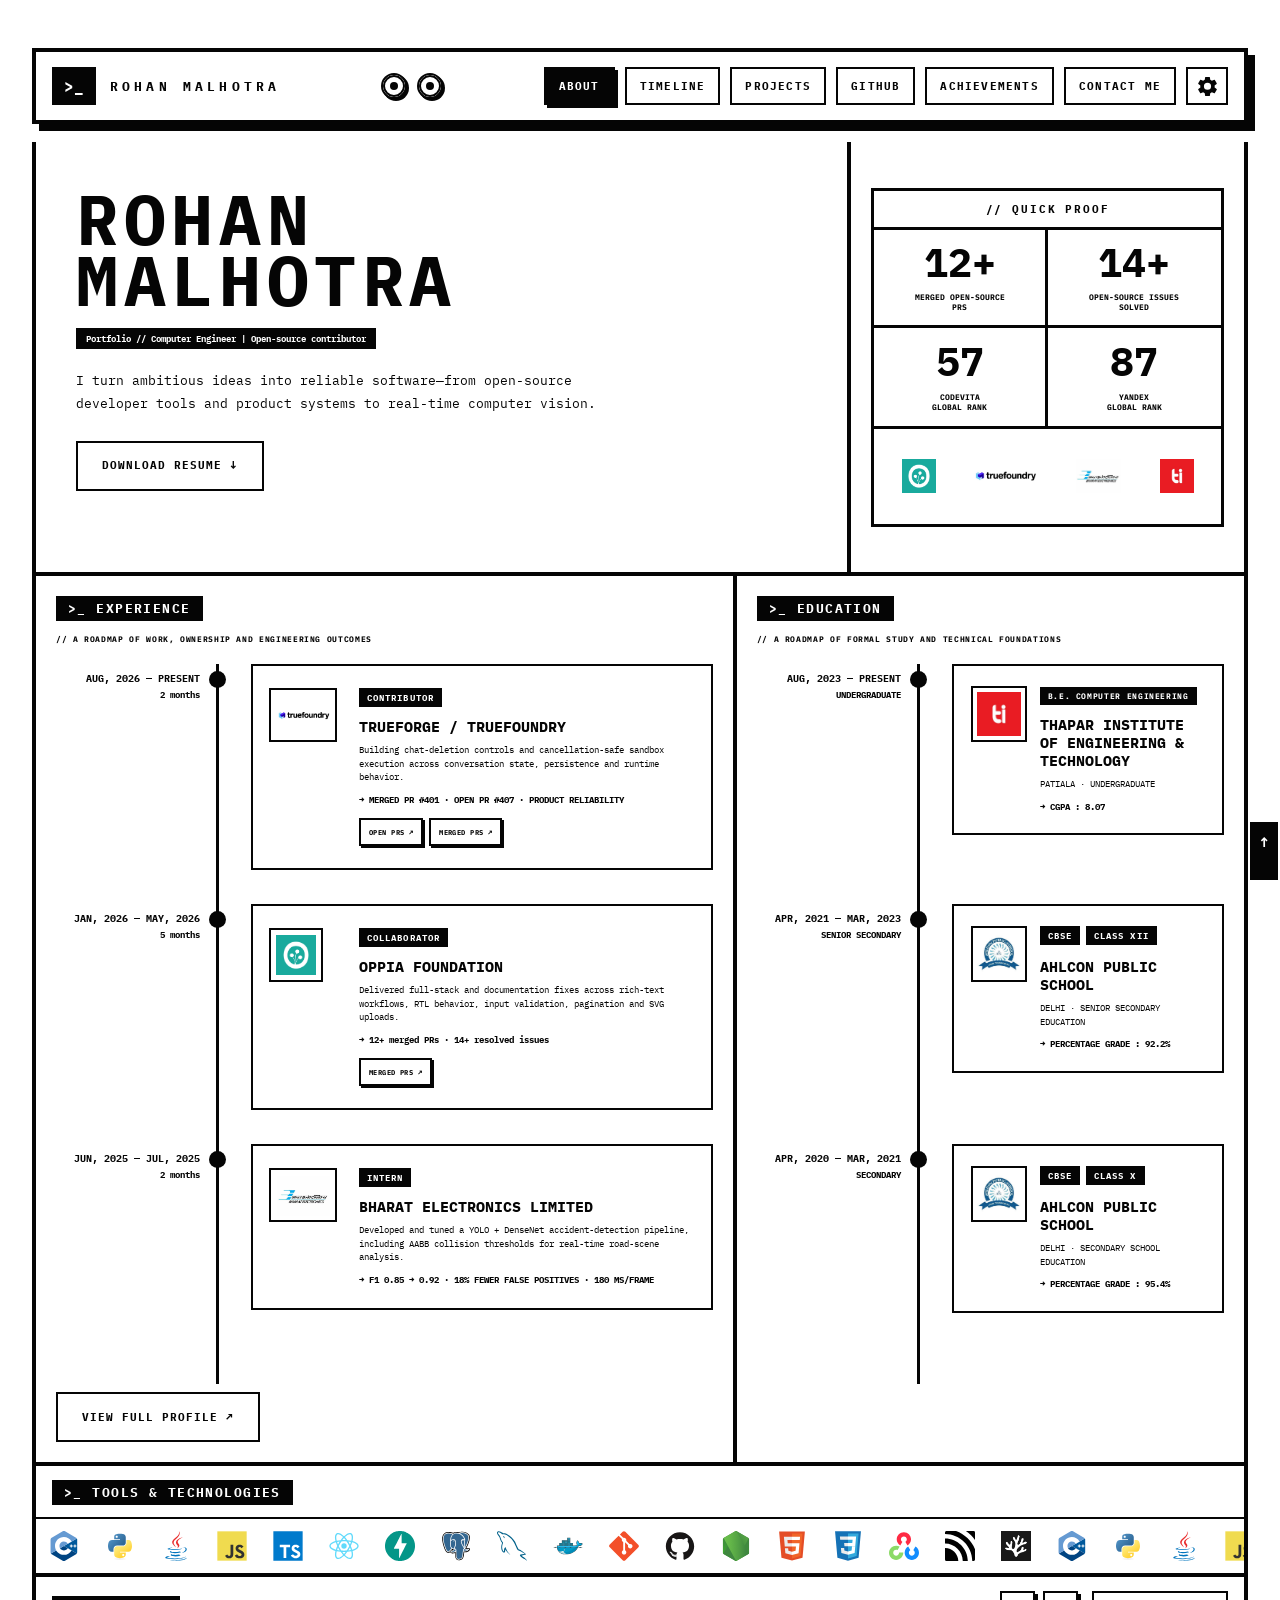
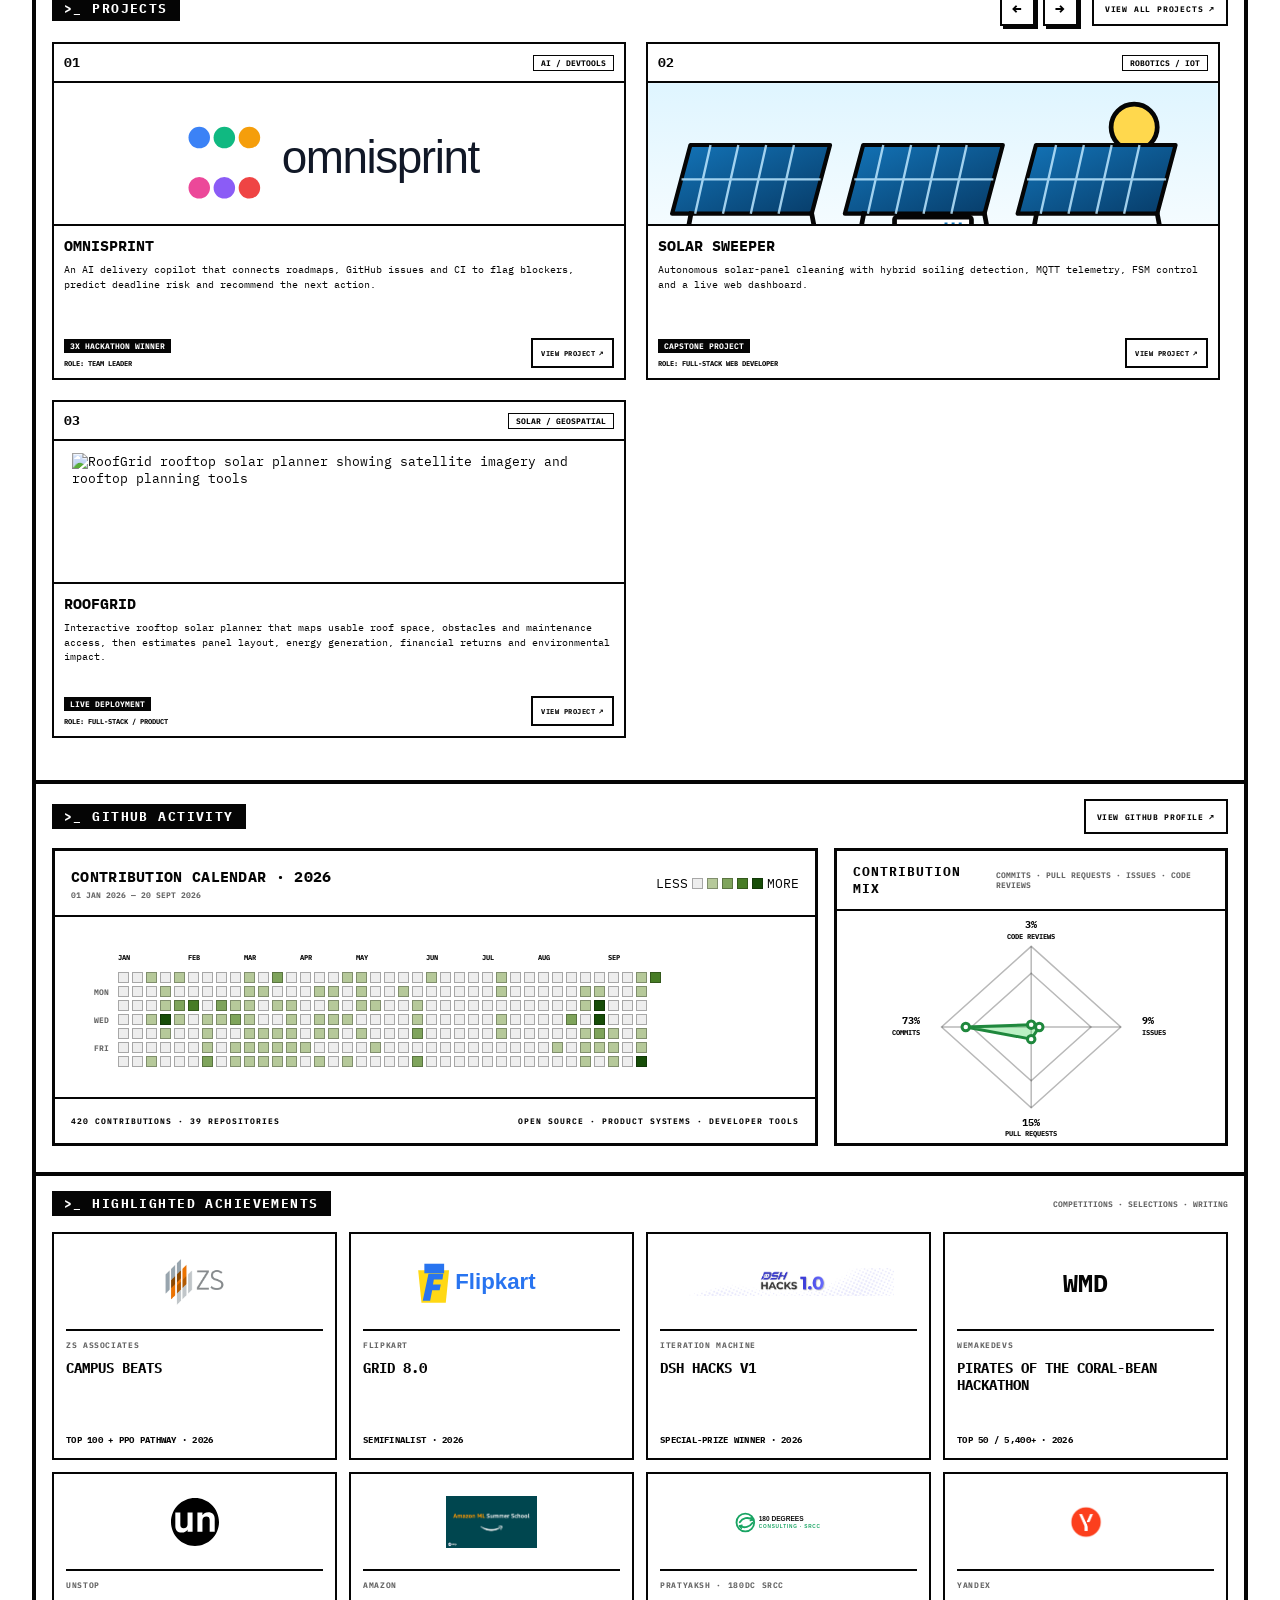
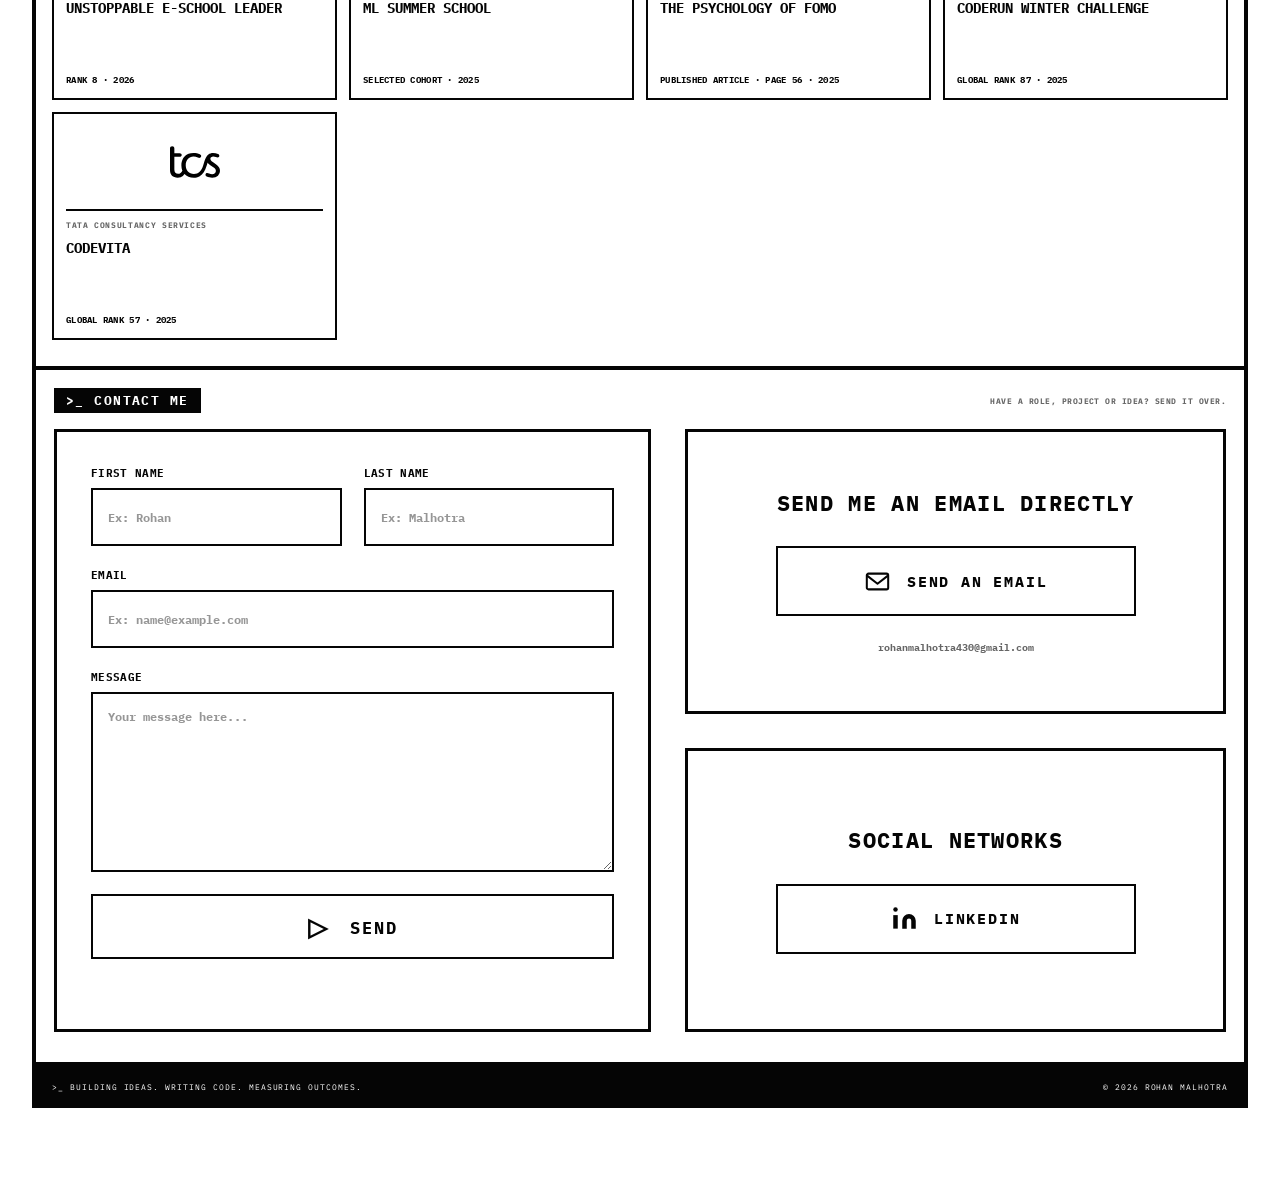
==== commit f3c6a988: "Remove decorative plus from hero" ====
--- a/index.html
+++ b/index.html
@@ -16,7 +16,7 @@
     <aside class="settings" id="settings" aria-label="Display settings"><div class="settings-head"><strong>// SETTINGS</strong><button id="settingsClose" aria-label="Close settings">×</button></div><div class="setting-row"><span>APPEARANCE</span><div class="theme-options" role="group" aria-label="Color theme"><button id="brightMode" class="active" type="button">LIGHT</button><button id="darkMode" type="button">DARK</button></div></div></aside>
     <main>
       <section class="hero">
-        <div class="intro"><span class="spark">＋</span><h1 id="heroName" data-text="ROHAN|MALHOTRA">ROHAN<br>MALHOTRA</h1><b class="tagline">Portfolio // Computer Engineer | Open-source contributor</b><p>I turn ambitious ideas into reliable software—from open-source developer tools and product systems to real-time computer vision.</p><div class="actions"><a class="white-button" href="assets/Rohan-Malhotra-Resume.pdf" download="Rohan-Malhotra-Resume.pdf">DOWNLOAD RESUME ↓</a></div></div>
+        <div class="intro"><h1 id="heroName" data-text="ROHAN|MALHOTRA">ROHAN<br>MALHOTRA</h1><b class="tagline">Portfolio // Computer Engineer | Open-source contributor</b><p>I turn ambitious ideas into reliable software—from open-source developer tools and product systems to real-time computer vision.</p><div class="actions"><a class="white-button" href="assets/Rohan-Malhotra-Resume.pdf" download="Rohan-Malhotra-Resume.pdf">DOWNLOAD RESUME ↓</a></div></div>
         <div class="quick" id="stats"><h2>// QUICK PROOF</h2><div class="metric"><b>12+</b><span>MERGED OPEN-SOURCE<br>PRS</span></div><div class="metric"><b>14+</b><span>OPEN-SOURCE ISSUES<br>SOLVED</span></div><div class="metric"><b>57</b><span>CODEVITA<br>GLOBAL RANK</span></div><div class="metric"><b>87</b><span>YANDEX<br>GLOBAL RANK</span></div><div class="proof-logos"><span><img src="assets/logos/oppia.png?v=20260825-3" alt="Oppia logo"></span><span><img class="tf-light" src="assets/logos/truefoundry-light.jpeg?v=20260825-3" alt="TrueFoundry logo"><img class="tf-dark" src="assets/logos/truefoundry-dark.png?v=20260825-3" alt="TrueFoundry logo for dark mode"></span><span><img src="assets/logos/bel.jpeg?v=20260825-3" alt="Bharat Electronics logo"></span><span><img src="assets/logos/tiet.jpeg?v=20260825-3" alt="TIET logo"></span></div></div>
       </section>
       <section class="projects-section" id="projects"><div class="section-bar"><h2>&gt;_ PROJECTS</h2><div><button id="projectPrev" aria-label="Show previous project">←</button><button id="projectNext" aria-label="Show next project">→</button><a class="section-cta" href="https://github.com/rohanmalhotracodes?tab=repositories" target="_blank" rel="noopener">VIEW ALL PROJECTS ↗</a></div></div><div class="project-rail" id="projectRail">
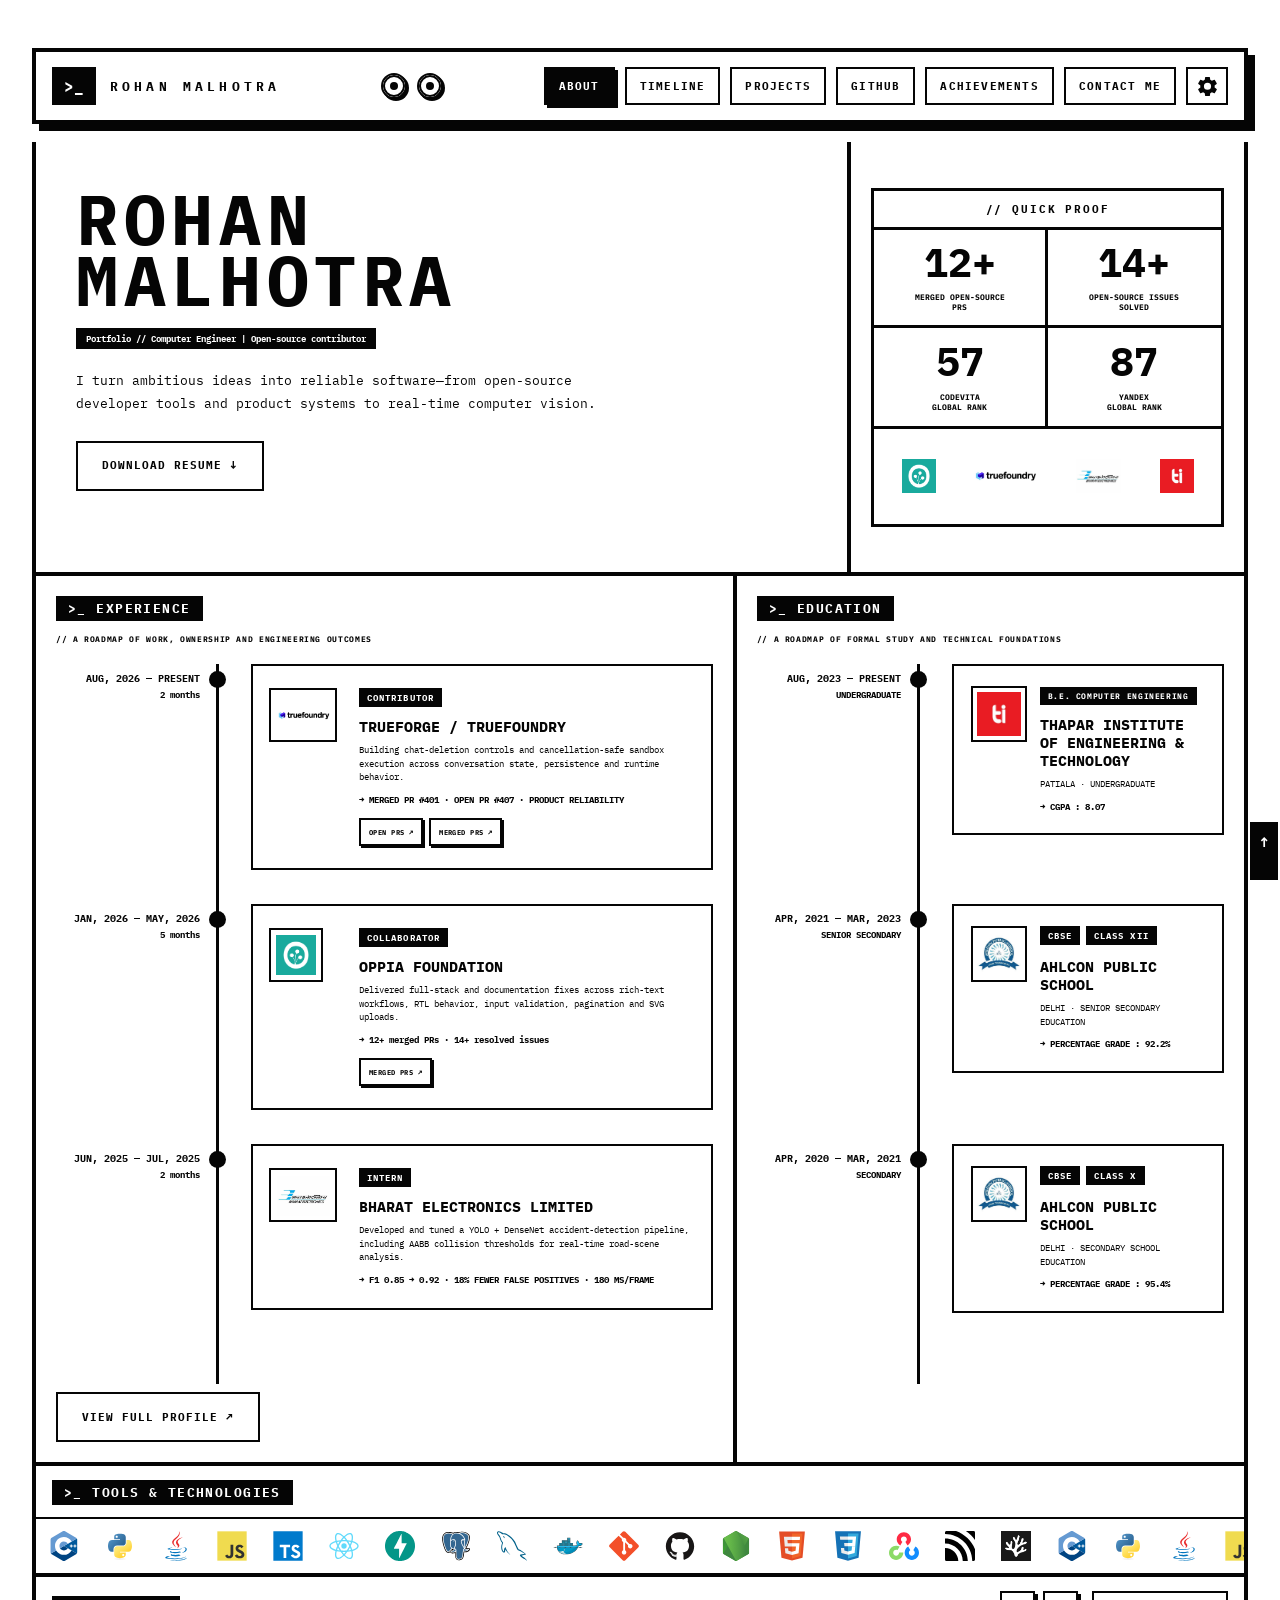
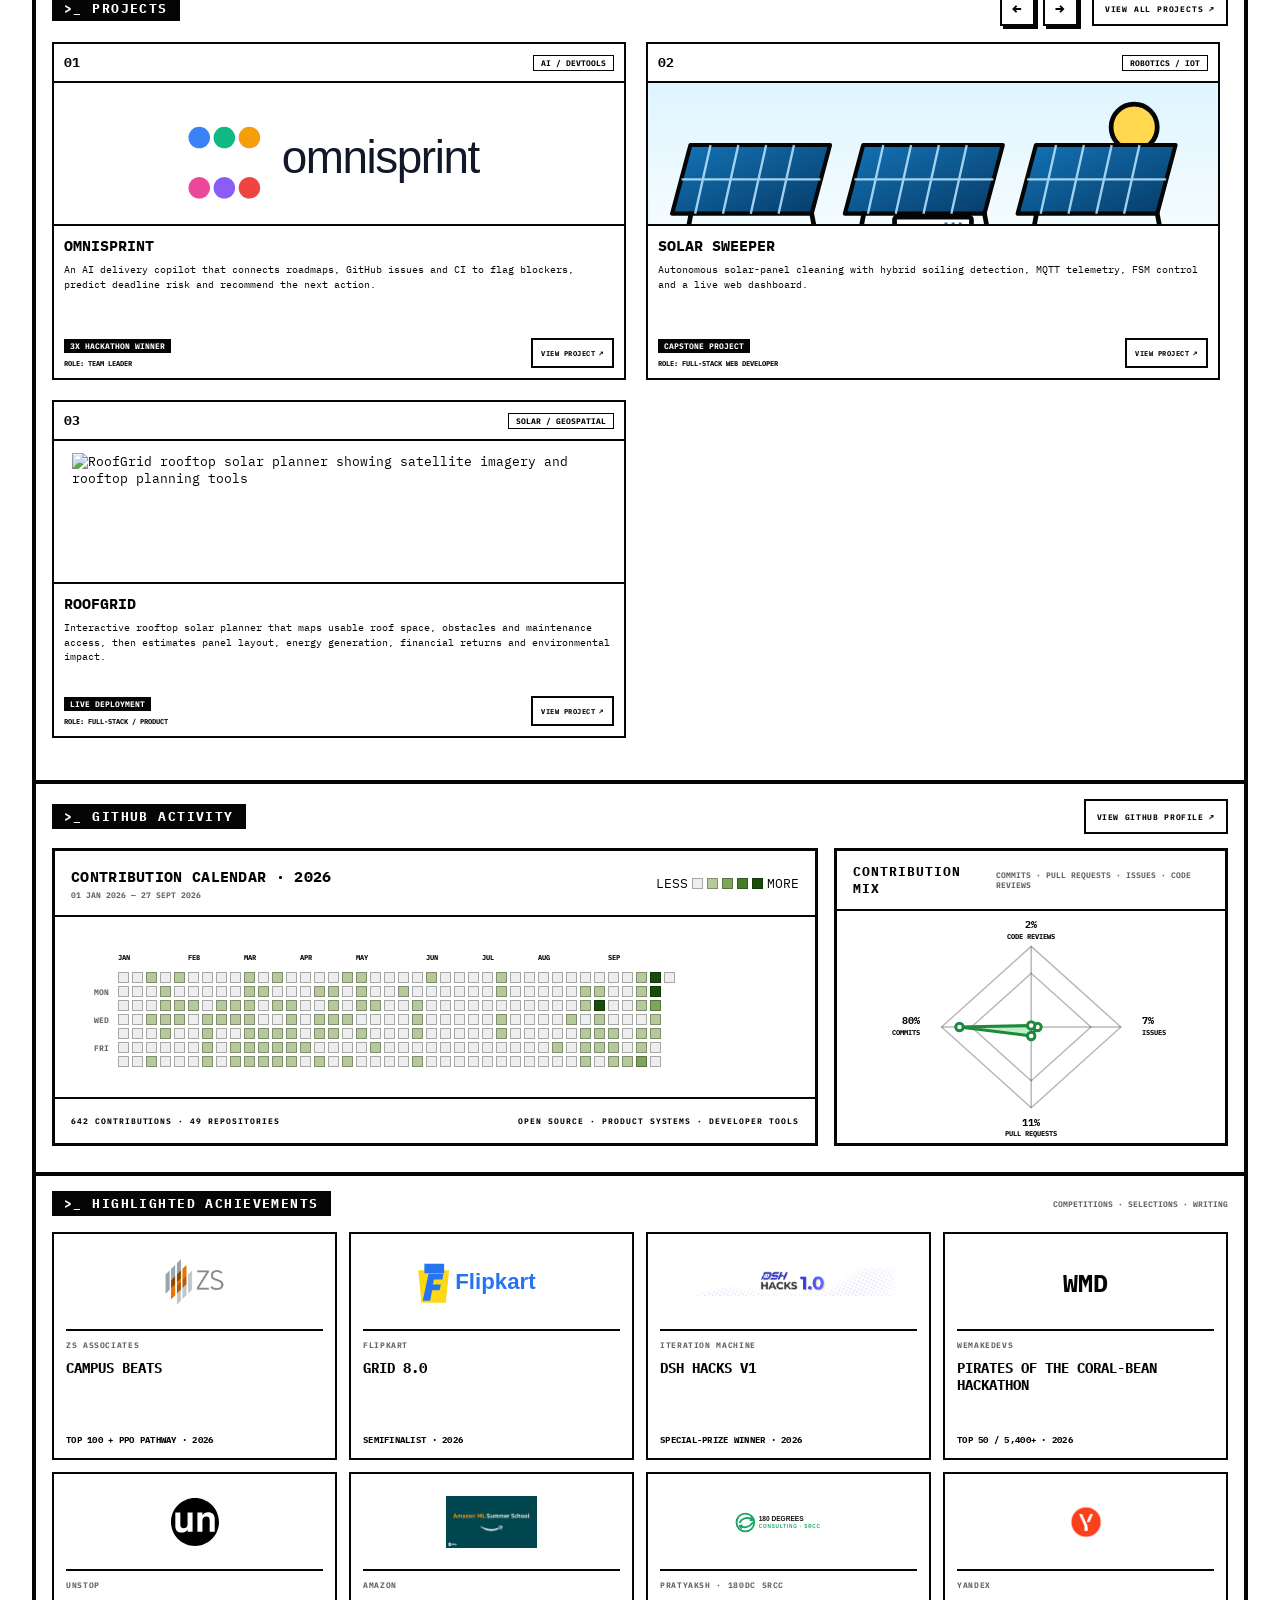
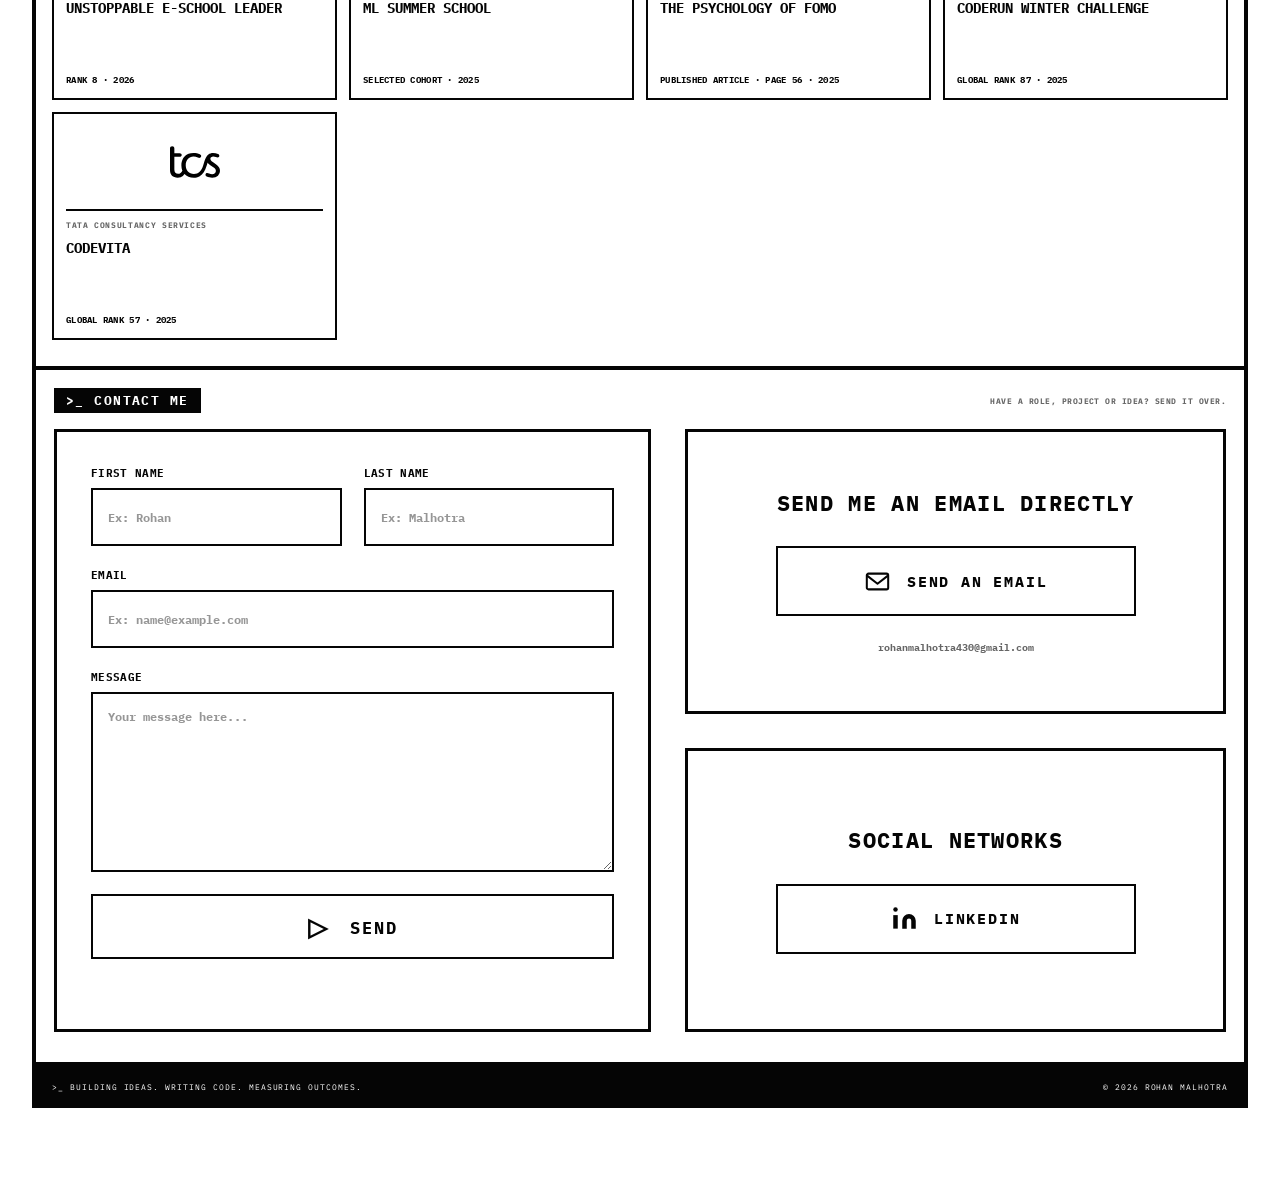
==== commit 9752dfb0: "Fix portfolio social preview metadata" ====
--- a/index.html
+++ b/index.html
@@ -2,12 +2,25 @@
 <html lang="en">
 <head>
   <meta charset="utf-8"><meta name="viewport" content="width=device-width,initial-scale=1">
-  <meta name="description" content="Rohan Malhotra — computer engineer, open-source contributor and competitive programmer."><meta name="theme-color" content="#ffffff">
+  <meta name="description" content="Rohan Malhotra — computer engineer, open-source contributor and competitive programmer.">
+  <meta name="theme-color" content="#ffffff">
+  <link rel="canonical" href="https://rohanmalhotracodes.github.io/">
+  <meta property="og:type" content="website">
+  <meta property="og:site_name" content="Rohan Malhotra">
+  <meta property="og:title" content="Rohan Malhotra — Portfolio">
+  <meta property="og:description" content="Computer engineer, open-source contributor and competitive programmer building developer tools, product systems and real-time computer vision.">
+  <meta property="og:url" content="https://rohanmalhotracodes.github.io/">
+  <meta property="og:image" content="https://rohanmalhotracodes.github.io/assets/screenshots/portfolio-overview-2026-09.jpg">
+  <meta property="og:image:alt" content="Rohan Malhotra portfolio overview">
+  <meta name="twitter:card" content="summary_large_image">
+  <meta name="twitter:title" content="Rohan Malhotra — Portfolio">
+  <meta name="twitter:description" content="Computer engineer, open-source contributor and competitive programmer building developer tools, product systems and real-time computer vision.">
+  <meta name="twitter:image" content="https://rohanmalhotracodes.github.io/assets/screenshots/portfolio-overview-2026-09.jpg">
   <title>Rohan Malhotra</title>
-  <link rel="icon" type="image/svg+xml" href="assets/favicon.svg?v=20260825-30">
-  <link rel="shortcut icon" href="assets/favicon.svg?v=20260825-30">
+  <link rel="icon" type="image/svg+xml" href="/assets/favicon.svg?v=20260927-1">
+  <link rel="shortcut icon" href="/assets/favicon.svg?v=20260927-1">
   <link rel="preconnect" href="https://fonts.googleapis.com"><link rel="preconnect" href="https://fonts.gstatic.com" crossorigin>
-  <link href="https://fonts.googleapis.com/css2?family=IBM+Plex+Mono:wght@400;500;600;700&display=swap" rel="stylesheet"><link rel="stylesheet" href="styles.css?v=20260920-1">
+  <link href="https://fonts.googleapis.com/css2?family=IBM+Plex+Mono:wght@400;500;600;700&display=swap" rel="stylesheet"><link rel="stylesheet" href="styles.css?v=20260920-2">
 </head>
 <body>
   <div class="bg-words" aria-hidden="true"><span>BUILD</span><span>DEBUG</span><span>SHIP</span><span>SYSTEMS</span><span>OPEN_SOURCE</span><span>MEASURE</span><span>API</span><span>RUNTIME</span><span>TRACE</span><span>DEPLOY</span><span>VISION</span><span>DATA</span></div>
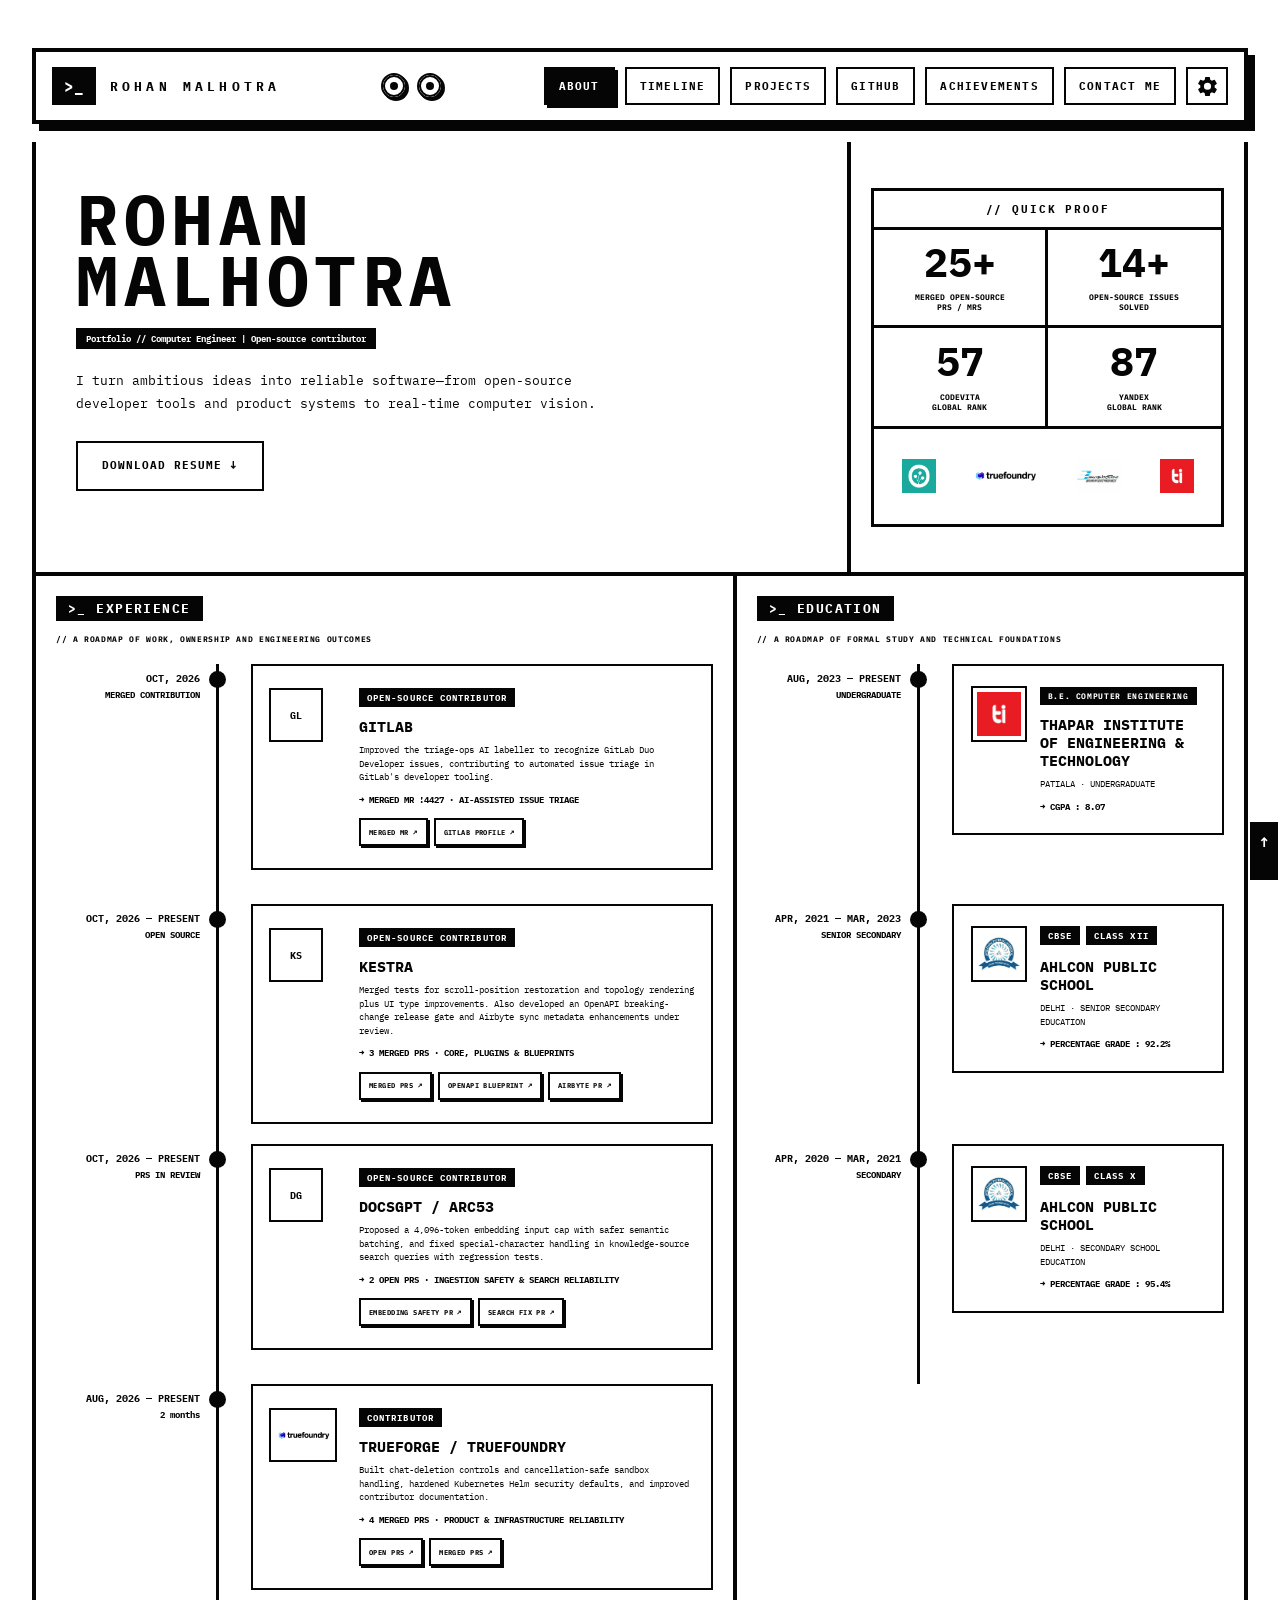
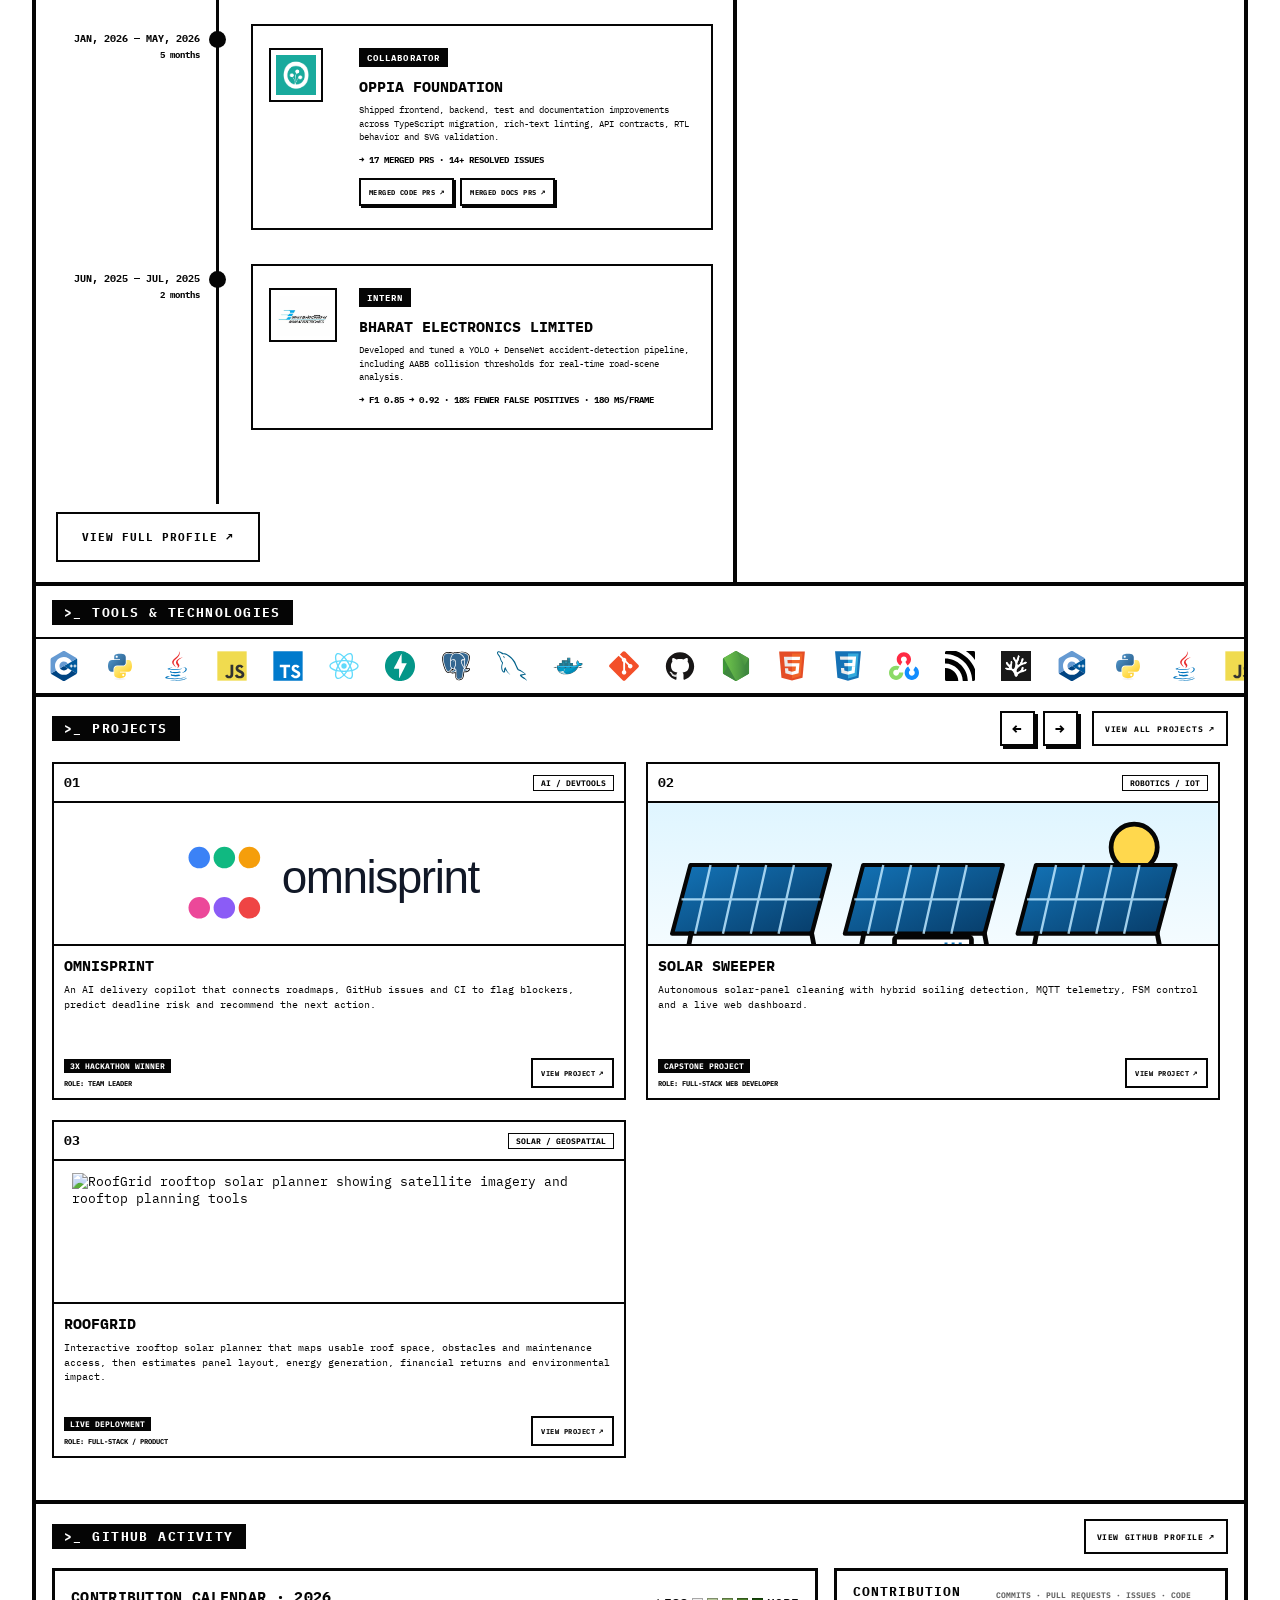
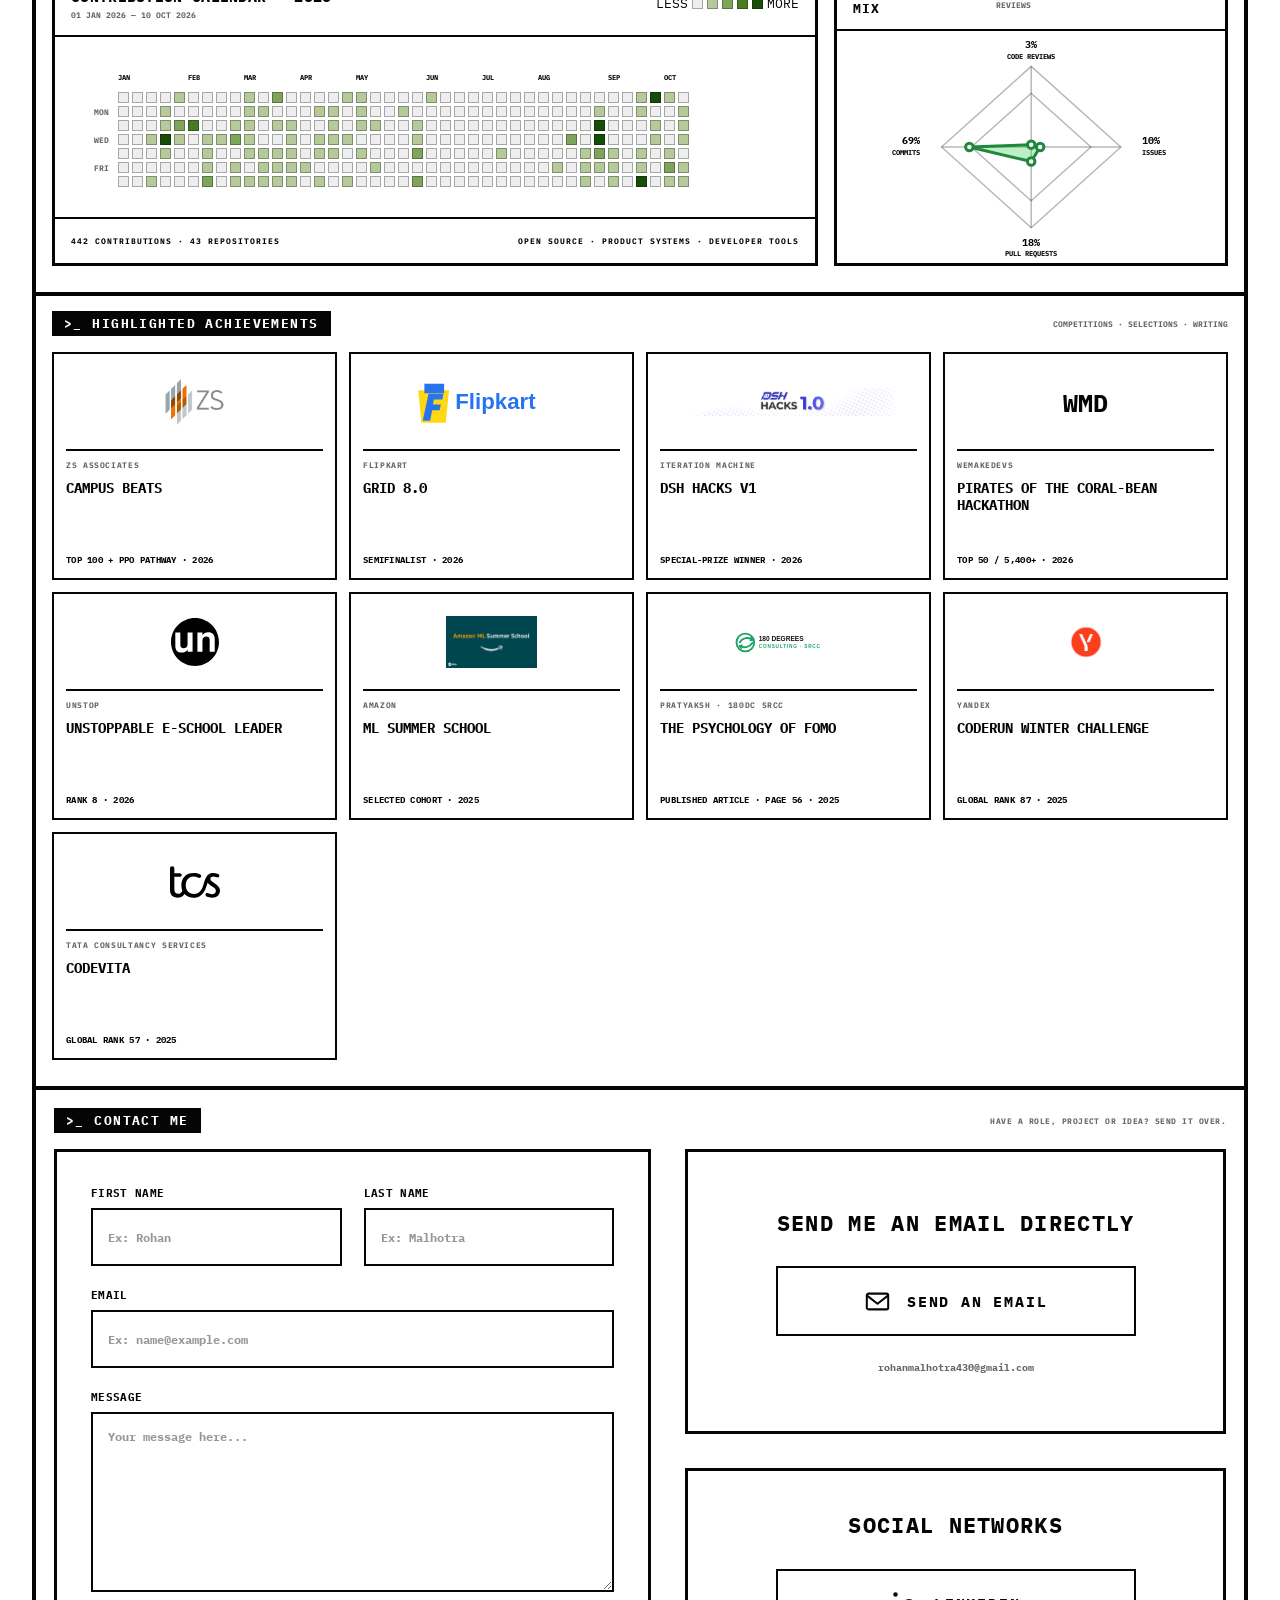
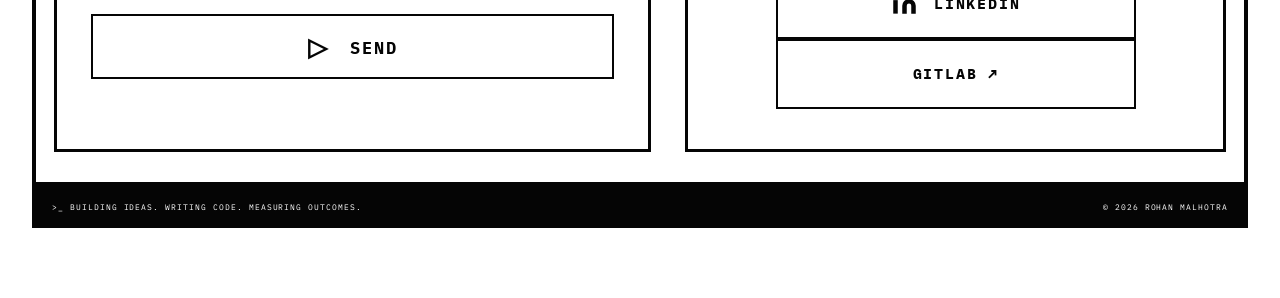
==== commit 59a85589: "feat(portfolio): add GitLab, Kestra and DocsGPT work with linked PRs" ====
--- a/index.html
+++ b/index.html
@@ -30,7 +30,7 @@
     <main>
       <section class="hero">
         <div class="intro"><h1 id="heroName" data-text="ROHAN|MALHOTRA">ROHAN<br>MALHOTRA</h1><b class="tagline">Portfolio // Computer Engineer | Open-source contributor</b><p>I turn ambitious ideas into reliable software—from open-source developer tools and product systems to real-time computer vision.</p><div class="actions"><a class="white-button" href="assets/Rohan-Malhotra-Resume.pdf" download="Rohan-Malhotra-Resume.pdf">DOWNLOAD RESUME ↓</a></div></div>
-        <div class="quick" id="stats"><h2>// QUICK PROOF</h2><div class="metric"><b>12+</b><span>MERGED OPEN-SOURCE<br>PRS</span></div><div class="metric"><b>14+</b><span>OPEN-SOURCE ISSUES<br>SOLVED</span></div><div class="metric"><b>57</b><span>CODEVITA<br>GLOBAL RANK</span></div><div class="metric"><b>87</b><span>YANDEX<br>GLOBAL RANK</span></div><div class="proof-logos"><span><img src="assets/logos/oppia.png?v=20260825-3" alt="Oppia logo"></span><span><img class="tf-light" src="assets/logos/truefoundry-light.jpeg?v=20260825-3" alt="TrueFoundry logo"><img class="tf-dark" src="assets/logos/truefoundry-dark.png?v=20260825-3" alt="TrueFoundry logo for dark mode"></span><span><img src="assets/logos/bel.jpeg?v=20260825-3" alt="Bharat Electronics logo"></span><span><img src="assets/logos/tiet.jpeg?v=20260825-3" alt="TIET logo"></span></div></div>
+        <div class="quick" id="stats"><h2>// QUICK PROOF</h2><div class="metric"><b>25+</b><span>MERGED OPEN-SOURCE<br>PRS / MRS</span></div><div class="metric"><b>14+</b><span>OPEN-SOURCE ISSUES<br>SOLVED</span></div><div class="metric"><b>57</b><span>CODEVITA<br>GLOBAL RANK</span></div><div class="metric"><b>87</b><span>YANDEX<br>GLOBAL RANK</span></div><div class="proof-logos"><span><img src="assets/logos/oppia.png?v=20260825-3" alt="Oppia logo"></span><span><img class="tf-light" src="assets/logos/truefoundry-light.jpeg?v=20260825-3" alt="TrueFoundry logo"><img class="tf-dark" src="assets/logos/truefoundry-dark.png?v=20260825-3" alt="TrueFoundry logo for dark mode"></span><span><img src="assets/logos/bel.jpeg?v=20260825-3" alt="Bharat Electronics logo"></span><span><img src="assets/logos/tiet.jpeg?v=20260825-3" alt="TIET logo"></span></div></div>
       </section>
       <section class="projects-section" id="projects"><div class="section-bar"><h2>&gt;_ PROJECTS</h2><div><button id="projectPrev" aria-label="Show previous project">←</button><button id="projectNext" aria-label="Show next project">→</button><a class="section-cta" href="https://github.com/rohanmalhotracodes?tab=repositories" target="_blank" rel="noopener">VIEW ALL PROJECTS ↗</a></div></div><div class="project-rail" id="projectRail">
         <a class="project-card" href="https://github.com/rohanmalhotracodes/omnisprint" target="_blank" rel="noopener"><header><b>01</b><span>AI / DEVTOOLS</span></header><figure class="project-banner omnisprint-banner"><img src="assets/logos/omnisprint.svg?v=20260825-26" alt="OmniSprint logo"></figure><div class="project-copy"><h3>OMNISPRINT</h3><p>An AI delivery copilot that connects roadmaps, GitHub issues and CI to flag blockers, predict deadline risk and recommend the next action.</p><footer><div><b>3X HACKATHON WINNER</b><small>ROLE: TEAM LEADER</small></div><span class="project-action">VIEW PROJECT ↗</span></footer></div></a>
@@ -58,8 +58,11 @@
       </section>
       <section class="journey-skills">
         <div class="journey" id="experience"><div class="section-bar roadmap-section-bar"><h2>&gt;_ EXPERIENCE</h2></div><p class="roadmap-label">// A ROADMAP OF WORK, OWNERSHIP AND ENGINEERING OUTCOMES</p><div class="timeline">
-          <article><time>AUG, 2026 — PRESENT<small>2 months</small></time><span class="dot"></span><div class="journey-card"><i class="org-mark"><img class="tf-light" src="assets/logos/truefoundry-light.jpeg?v=20260825-3" alt="TrueFoundry logo"><img class="tf-dark" src="assets/logos/truefoundry-dark.png?v=20260825-3" alt="TrueFoundry logo for dark mode"></i><div><b>CONTRIBUTOR</b><h3>TRUEFORGE / TRUEFOUNDRY</h3><p>Building chat-deletion controls and cancellation-safe sandbox execution across conversation state, persistence and runtime behavior.</p><strong>→ MERGED PR #401 · OPEN PR #407 · PRODUCT RELIABILITY</strong><nav class="card-links" aria-label="TrueForge pull request lists"><a href="https://github.com/truefoundry/trueforge/pulls?q=is%3Apr+author%3Arohanmalhotracodes+is%3Aopen" target="_blank" rel="noopener">OPEN PRS ↗</a><a href="https://github.com/truefoundry/trueforge/pulls?q=is%3Apr+author%3Arohanmalhotracodes+is%3Amerged" target="_blank" rel="noopener">MERGED PRS ↗</a></nav></div></div></article>
-          <article><time>JAN, 2026 — MAY, 2026<small>5 months</small></time><span class="dot"></span><div class="journey-card"><i class="org-mark square oppia-mark"><img src="assets/logos/oppia.png?v=20260825-3" alt="Oppia logo"></i><div><b>COLLABORATOR</b><h3>OPPIA FOUNDATION</h3><p>Delivered full-stack and documentation fixes across rich-text workflows, RTL behavior, input validation, pagination and SVG uploads.</p><strong>→ 12+ merged PRs · 14+ resolved issues</strong><nav class="card-links" aria-label="Oppia pull requests"><a href="https://github.com/oppia/oppia/pulls?q=is%3Apr+author%3Arohanmalhotracodes+is%3Amerged" target="_blank" rel="noopener">MERGED PRS ↗</a></nav></div></div></article>
+          <article><time>OCT, 2026<small>MERGED CONTRIBUTION</small></time><span class="dot"></span><div class="journey-card"><i class="org-mark square letter-mark" aria-hidden="true"><span>GL</span></i><div><b>OPEN-SOURCE CONTRIBUTOR</b><h3>GITLAB</h3><p>Improved the triage-ops AI labeller to recognize GitLab Duo Developer issues, contributing to automated issue triage in GitLab's developer tooling.</p><strong>→ MERGED MR !4427 · AI-ASSISTED ISSUE TRIAGE</strong><nav class="card-links" aria-label="GitLab contribution links"><a href="https://gitlab.com/gitlab-org/quality/triage-ops/-/merge_requests/4427" target="_blank" rel="noopener">MERGED MR ↗</a><a href="https://gitlab.com/rohanmalhotra430" target="_blank" rel="noopener">GITLAB PROFILE ↗</a></nav></div></div></article>
+          <article><time>OCT, 2026 — PRESENT<small>OPEN SOURCE</small></time><span class="dot"></span><div class="journey-card"><i class="org-mark square letter-mark" aria-hidden="true"><span>KS</span></i><div><b>OPEN-SOURCE CONTRIBUTOR</b><h3>KESTRA</h3><p>Merged tests for scroll-position restoration and topology rendering plus UI type improvements. Also developed an OpenAPI breaking-change release gate and Airbyte sync metadata enhancements under review.</p><strong>→ 3 MERGED PRS · CORE, PLUGINS &amp; BLUEPRINTS</strong><nav class="card-links" aria-label="Kestra contribution links"><a href="https://github.com/kestra-io/kestra/pulls?q=is%3Apr+author%3Arohanmalhotracodes+is%3Amerged" target="_blank" rel="noopener">MERGED PRS ↗</a><a href="https://github.com/kestra-io/blueprints/pull/862" target="_blank" rel="noopener">OPENAPI BLUEPRINT ↗</a><a href="https://github.com/kestra-io/plugin-airbyte/pull/190" target="_blank" rel="noopener">AIRBYTE PR ↗</a></nav></div></div></article>
+          <article><time>OCT, 2026 — PRESENT<small>PRS IN REVIEW</small></time><span class="dot"></span><div class="journey-card"><i class="org-mark square letter-mark" aria-hidden="true"><span>DG</span></i><div><b>OPEN-SOURCE CONTRIBUTOR</b><h3>DOCSGPT / ARC53</h3><p>Proposed a 4,096-token embedding input cap with safer semantic batching, and fixed special-character handling in knowledge-source search queries with regression tests.</p><strong>→ 2 OPEN PRS · INGESTION SAFETY &amp; SEARCH RELIABILITY</strong><nav class="card-links" aria-label="DocsGPT contribution links"><a href="https://github.com/arc53/DocsGPT/pull/3009" target="_blank" rel="noopener">EMBEDDING SAFETY PR ↗</a><a href="https://github.com/arc53/DocsGPT/pull/3008" target="_blank" rel="noopener">SEARCH FIX PR ↗</a></nav></div></div></article>
+          <article><time>AUG, 2026 — PRESENT<small>2 months</small></time><span class="dot"></span><div class="journey-card"><i class="org-mark"><img class="tf-light" src="assets/logos/truefoundry-light.jpeg?v=20260825-3" alt="TrueFoundry logo"><img class="tf-dark" src="assets/logos/truefoundry-dark.png?v=20260825-3" alt="TrueFoundry logo for dark mode"></i><div><b>CONTRIBUTOR</b><h3>TRUEFORGE / TRUEFOUNDRY</h3><p>Built chat-deletion controls and cancellation-safe sandbox handling, hardened Kubernetes Helm security defaults, and improved contributor documentation.</p><strong>→ 4 MERGED PRS · PRODUCT &amp; INFRASTRUCTURE RELIABILITY</strong><nav class="card-links" aria-label="TrueForge pull request lists"><a href="https://github.com/truefoundry/trueforge/pulls?q=is%3Apr+author%3Arohanmalhotracodes+is%3Aopen" target="_blank" rel="noopener">OPEN PRS ↗</a><a href="https://github.com/truefoundry/trueforge/pulls?q=is%3Apr+author%3Arohanmalhotracodes+is%3Amerged" target="_blank" rel="noopener">MERGED PRS ↗</a></nav></div></div></article>
+          <article><time>JAN, 2026 — MAY, 2026<small>5 months</small></time><span class="dot"></span><div class="journey-card"><i class="org-mark square oppia-mark"><img src="assets/logos/oppia.png?v=20260825-3" alt="Oppia logo"></i><div><b>COLLABORATOR</b><h3>OPPIA FOUNDATION</h3><p>Shipped frontend, backend, test and documentation improvements across TypeScript migration, rich-text linting, API contracts, RTL behavior and SVG validation.</p><strong>→ 17 MERGED PRS · 14+ RESOLVED ISSUES</strong><nav class="card-links" aria-label="Oppia pull requests"><a href="https://github.com/oppia/oppia/pulls?q=is%3Apr+author%3Arohanmalhotracodes+is%3Amerged" target="_blank" rel="noopener">MERGED CODE PRS ↗</a><a href="https://github.com/oppia/oppia-web-developer-docs/pulls?q=is%3Apr+author%3Arohanmalhotracodes+is%3Amerged" target="_blank" rel="noopener">MERGED DOCS PRS ↗</a></nav></div></div></article>
           <article><time>JUN, 2025 — JUL, 2025<small>2 months</small></time><span class="dot"></span><div class="journey-card"><i class="org-mark"><img src="assets/logos/bel.jpeg?v=20260825-3" alt="Bharat Electronics logo"></i><div><b>INTERN</b><h3>BHARAT ELECTRONICS LIMITED</h3><p>Developed and tuned a YOLO + DenseNet accident-detection pipeline, including AABB collision thresholds for real-time road-scene analysis.</p><strong>→ F1 0.85 → 0.92 · 18% FEWER FALSE POSITIVES · 180 MS/FRAME</strong></div></div></article>
         </div><a class="white-button cv" href="https://www.linkedin.com/in/rohanmalhotracodes" target="_blank" rel="noopener">VIEW FULL PROFILE ↗</a></div>
         <div class="education-roadmap" id="education"><div class="section-bar roadmap-section-bar"><h2>&gt;_ EDUCATION</h2></div><p class="roadmap-label">// A ROADMAP OF FORMAL STUDY AND TECHNICAL FOUNDATIONS</p><div class="timeline education-timeline"><article><time><span>AUG, 2023</span> <span>— PRESENT</span><small>UNDERGRADUATE</small></time><span class="dot"></span><div class="journey-card"><i class="org-mark square"><img src="assets/logos/tiet.jpeg?v=20260825-3" alt="Thapar Institute logo"></i><div><b>B.E. COMPUTER ENGINEERING</b><h3>THAPAR INSTITUTE OF ENGINEERING & TECHNOLOGY</h3><p>PATIALA · UNDERGRADUATE</p><strong>→ CGPA : 8.07</strong></div></div></article><article><time><span>APR, 2021</span> <span>— MAR, 2023</span><small>SENIOR SECONDARY</small></time><span class="dot"></span><div class="journey-card"><i class="org-mark square"><img src="assets/logos/ahlcon.jpeg?v=20260825-3" alt="Ahlcon Public School logo"></i><div><div class="badge-row"><b>CBSE</b><b>CLASS XII</b></div><h3>AHLCON PUBLIC SCHOOL</h3><p>DELHI · SENIOR SECONDARY EDUCATION</p><strong>→ PERCENTAGE GRADE : 92.2%</strong></div></div></article><article><time><span>APR, 2020</span> <span>— MAR, 2021</span><small>SECONDARY</small></time><span class="dot"></span><div class="journey-card"><i class="org-mark square"><img src="assets/logos/ahlcon.jpeg?v=20260825-3" alt="Ahlcon Public School logo"></i><div><div class="badge-row"><b>CBSE</b><b>CLASS X</b></div><h3>AHLCON PUBLIC SCHOOL</h3><p>DELHI · SECONDARY SCHOOL EDUCATION</p><strong>→ PERCENTAGE GRADE : 95.4%</strong></div></div></article></div></div>
@@ -139,7 +142,7 @@
           </form>
           <div class="contact-panels">
             <article><h3>SEND ME AN EMAIL DIRECTLY</h3><a class="contact-action" href="mailto:rohanmalhotra430@gmail.com"><svg class="contact-icon" viewBox="0 0 24 24" aria-hidden="true"><rect x="2.5" y="5" width="19" height="14" rx="1.5"/><path d="m3 7 9 7 9-7"/></svg> SEND AN EMAIL</a><p>rohanmalhotra430@gmail.com</p></article>
-            <article><h3>SOCIAL NETWORKS</h3><a class="linkedin-action" href="https://linkedin.com/in/rohanmalhotracodes" target="_blank" rel="noopener"><svg class="contact-icon linkedin-icon" viewBox="0 0 24 24" aria-hidden="true"><path d="M16 8a6 6 0 0 1 6 6v7h-4v-7a2 2 0 0 0-4 0v7h-4v-7a6 6 0 0 1 6-6Z"/><rect x="2" y="9" width="4" height="12"/><circle cx="4" cy="4" r="2"/></svg> LINKEDIN</a></article>
+            <article><h3>SOCIAL NETWORKS</h3><a class="linkedin-action" href="https://linkedin.com/in/rohanmalhotracodes" target="_blank" rel="noopener"><svg class="contact-icon linkedin-icon" viewBox="0 0 24 24" aria-hidden="true"><path d="M16 8a6 6 0 0 1 6 6v7h-4v-7a2 2 0 0 0-4 0v7h-4v-7a6 6 0 0 1 6-6Z"/><rect x="2" y="9" width="4" height="12"/><circle cx="4" cy="4" r="2"/></svg> LINKEDIN</a><a class="linkedin-action" href="https://gitlab.com/rohanmalhotra430" target="_blank" rel="noopener">GITLAB ↗</a></article>
           </div>
         </div>
       </section>
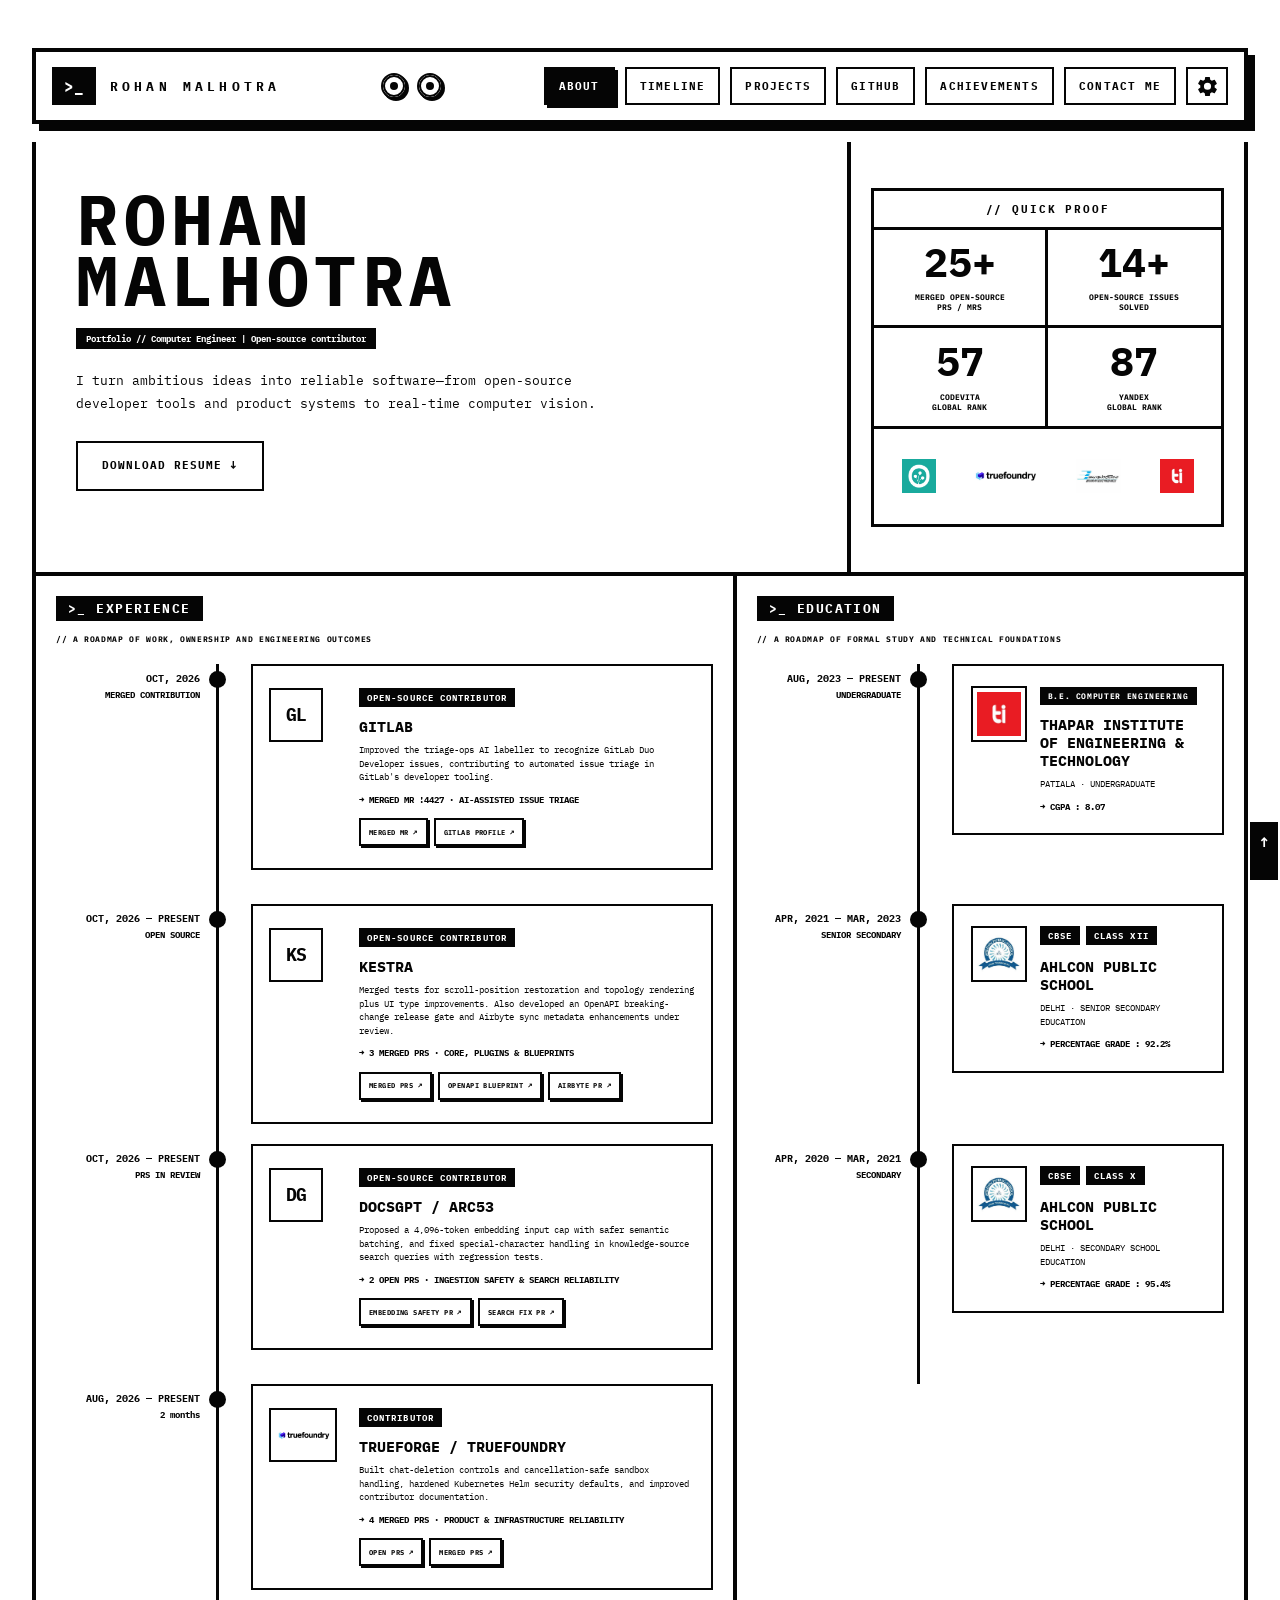
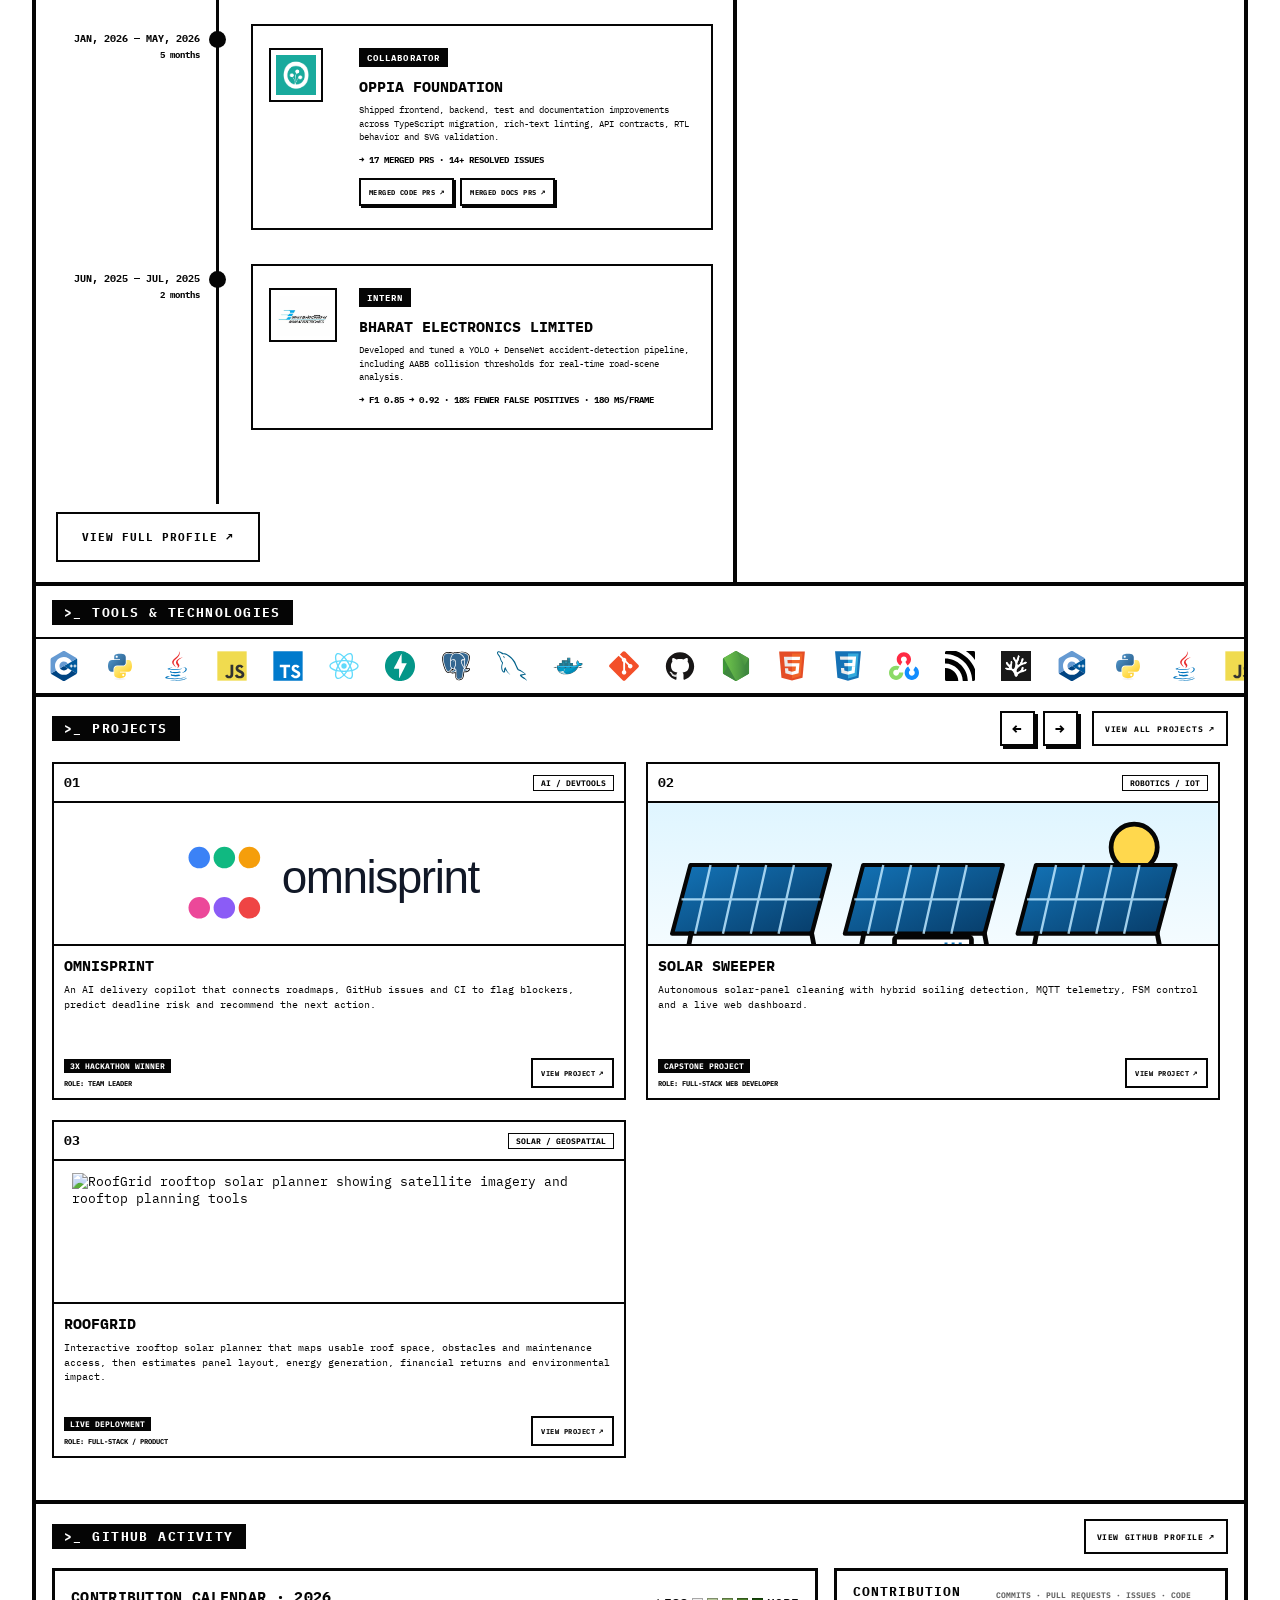
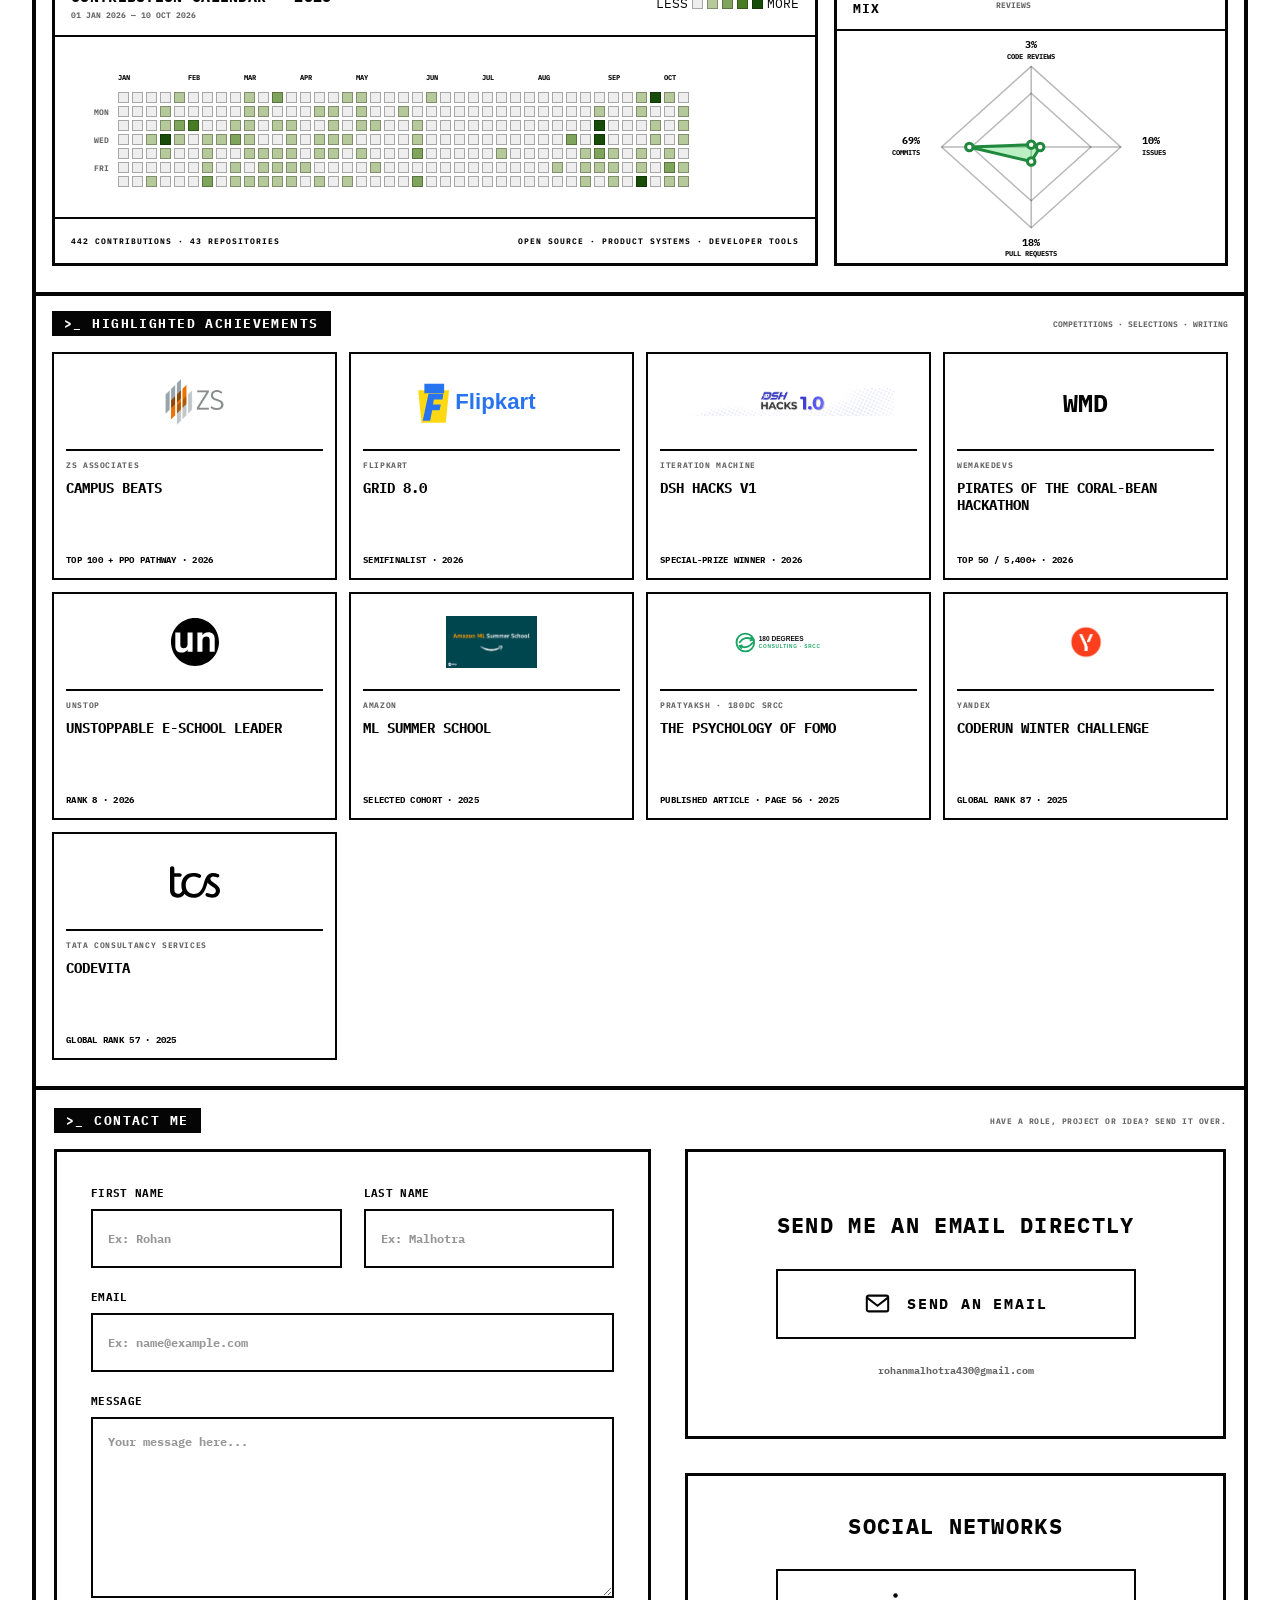
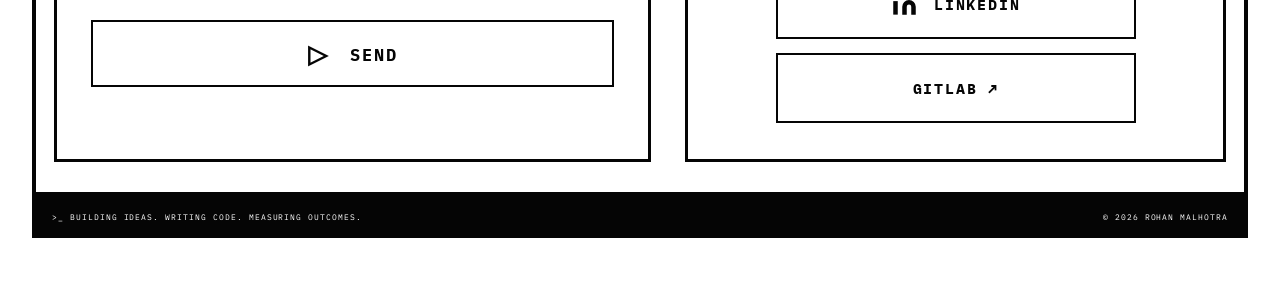
==== commit a22d21c7: "chore(portfolio): refresh stylesheet cache for new contribution cards" ====
--- a/index.html
+++ b/index.html
@@ -20,7 +20,7 @@
   <link rel="icon" type="image/svg+xml" href="/assets/favicon.svg?v=20260927-1">
   <link rel="shortcut icon" href="/assets/favicon.svg?v=20260927-1">
   <link rel="preconnect" href="https://fonts.googleapis.com"><link rel="preconnect" href="https://fonts.gstatic.com" crossorigin>
-  <link href="https://fonts.googleapis.com/css2?family=IBM+Plex+Mono:wght@400;500;600;700&display=swap" rel="stylesheet"><link rel="stylesheet" href="styles.css?v=20260920-2">
+  <link href="https://fonts.googleapis.com/css2?family=IBM+Plex+Mono:wght@400;500;600;700&display=swap" rel="stylesheet"><link rel="stylesheet" href="styles.css?v=20261010-1">
 </head>
 <body>
   <div class="bg-words" aria-hidden="true"><span>BUILD</span><span>DEBUG</span><span>SHIP</span><span>SYSTEMS</span><span>OPEN_SOURCE</span><span>MEASURE</span><span>API</span><span>RUNTIME</span><span>TRACE</span><span>DEPLOY</span><span>VISION</span><span>DATA</span></div>
--- a/styles.css
+++ b/styles.css
@@ -12,6 +12,15 @@
 .journey-card .org-mark{font:700 10px 'IBM Plex Mono',monospace;letter-spacing:-.04em}.proof-logos span{font-size:9px;color:#777}
 .tf-dark{display:none!important}.dark .tf-light{display:none!important}.dark .tf-dark{display:block!important}.dark .journey-card .org-mark img{filter:none}.journey-card{grid-template-columns:76px 1fr}.journey-card .org-mark{width:70px;height:56px;padding:5px}.journey-card .org-mark.square{width:56px}.journey-card .org-mark img{width:100%;height:100%;object-fit:contain;filter:none}
 @media(max-width:760px){.journey-card{grid-template-columns:1fr}.journey-card .org-mark{margin-bottom:4px}}
+
+/* Text-only organization marks retain the site's monochrome visual language. */
+.journey-card .org-mark.letter-mark span{
+  display:block;
+  font:700 18px/1 'IBM Plex Mono',monospace;
+  letter-spacing:-.08em;
+  color:var(--ink);
+}
+.contact-panels .linkedin-action + .linkedin-action{margin-top:14px}
 
 /* Roadmaps, GitHub activity and achievement system */
 main{display:flex;flex-direction:column}.hero{order:1}.journey-skills{order:2}.projects-section{order:3}.github-activity{order:4}.achievements-section{order:5}.education-roadmap{padding:20px}.education-roadmap .timeline{margin-top:20px}
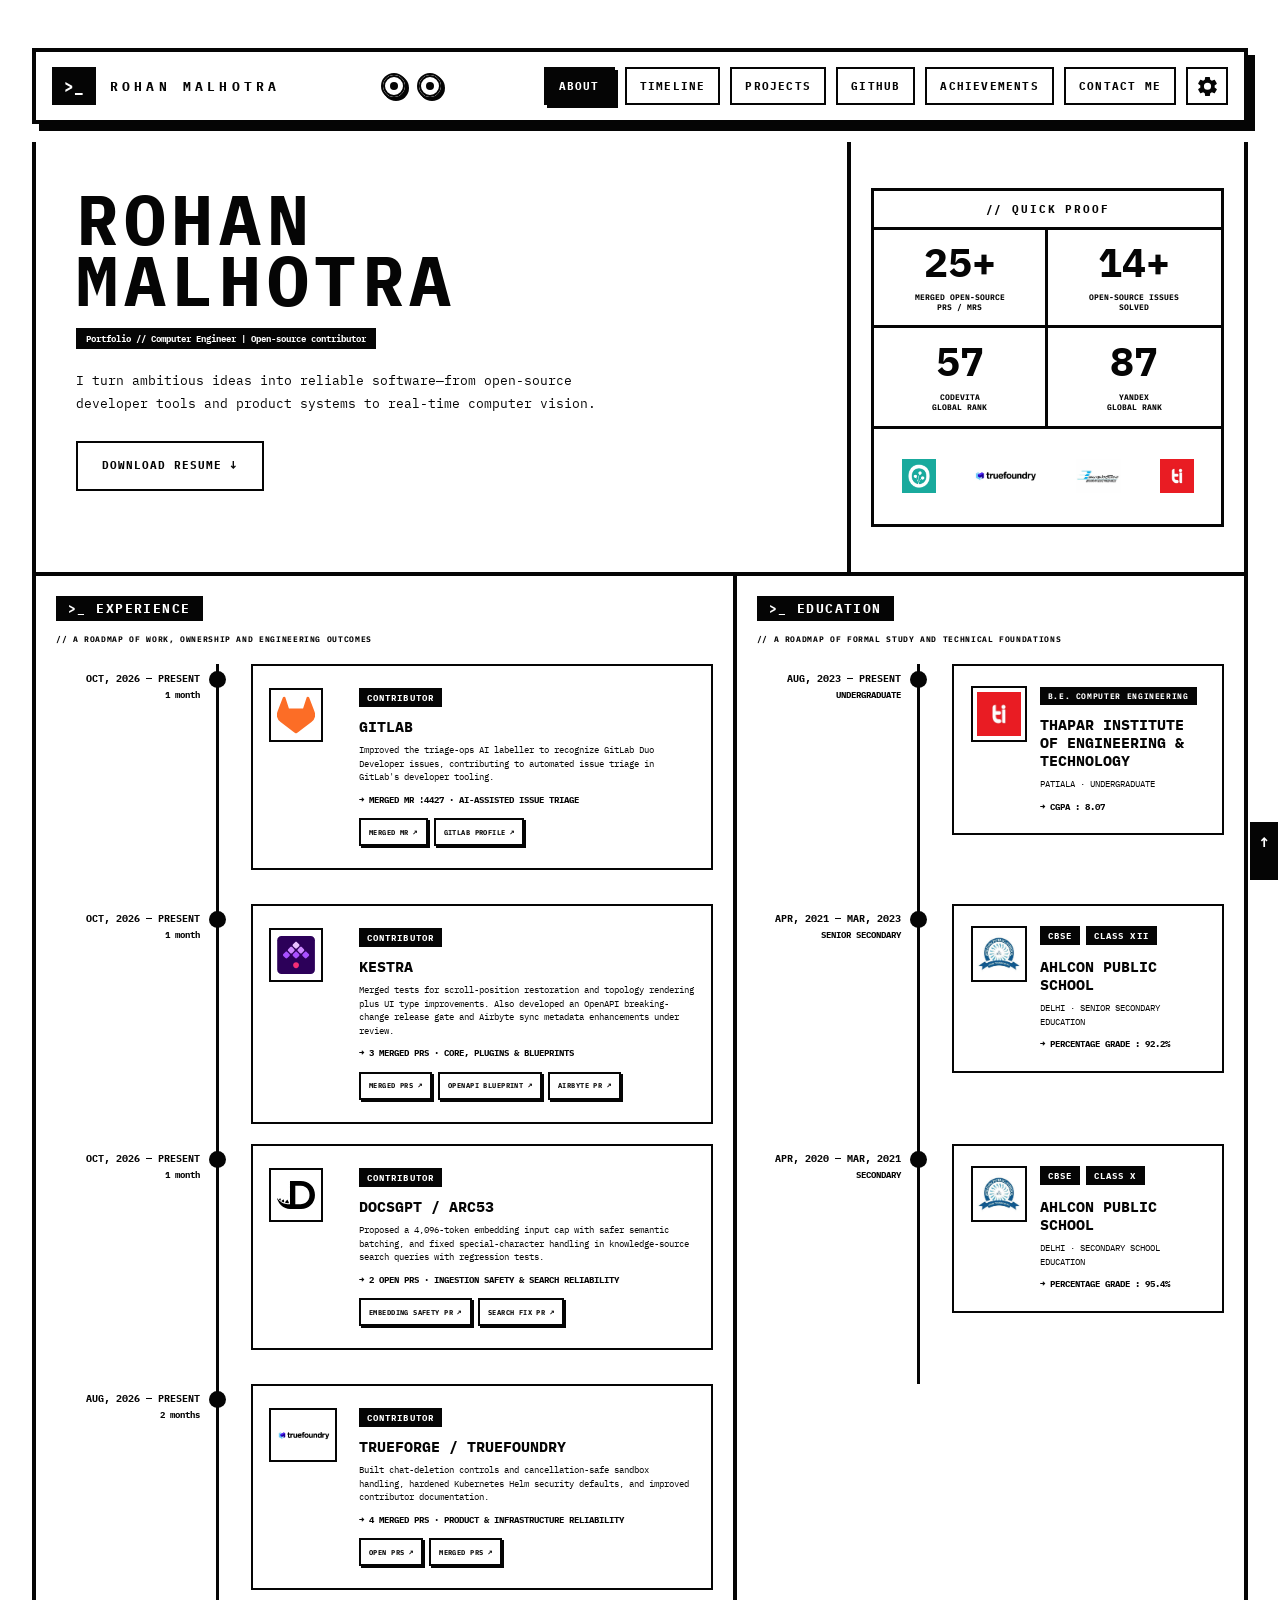
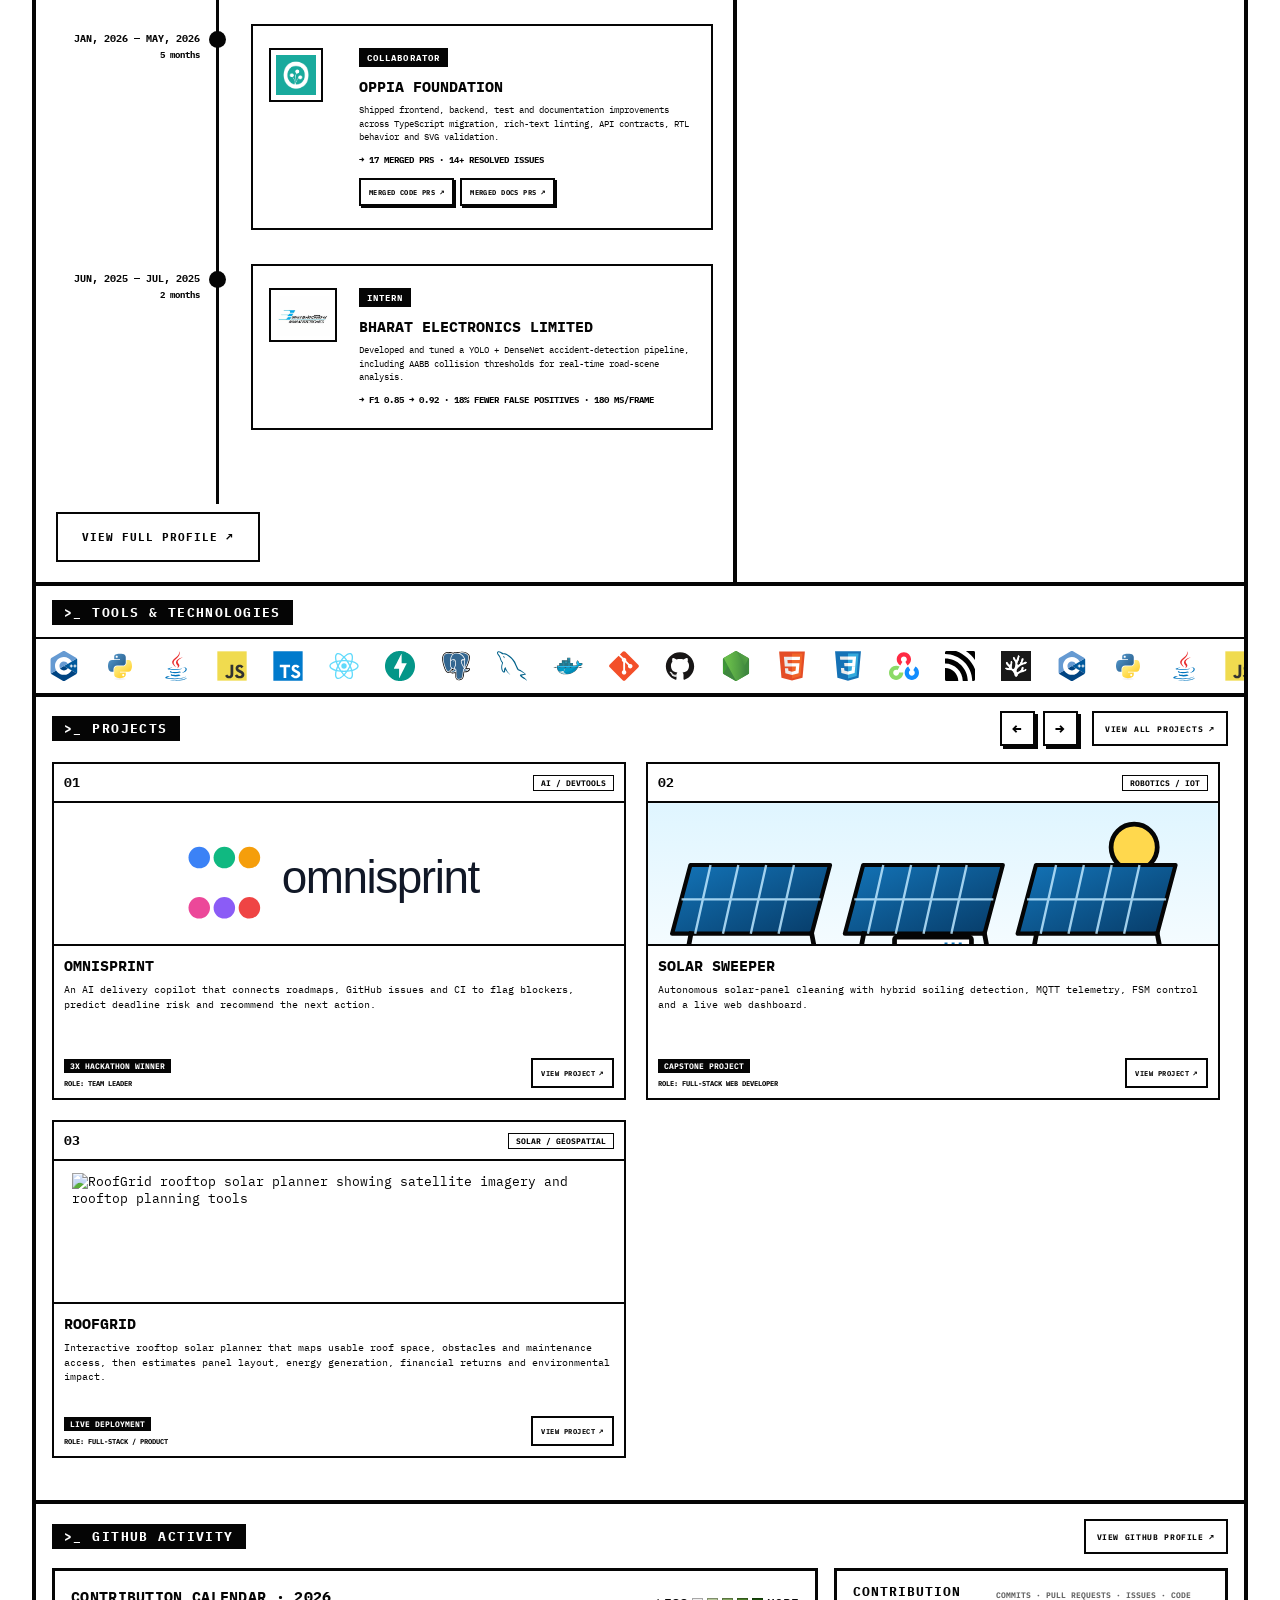
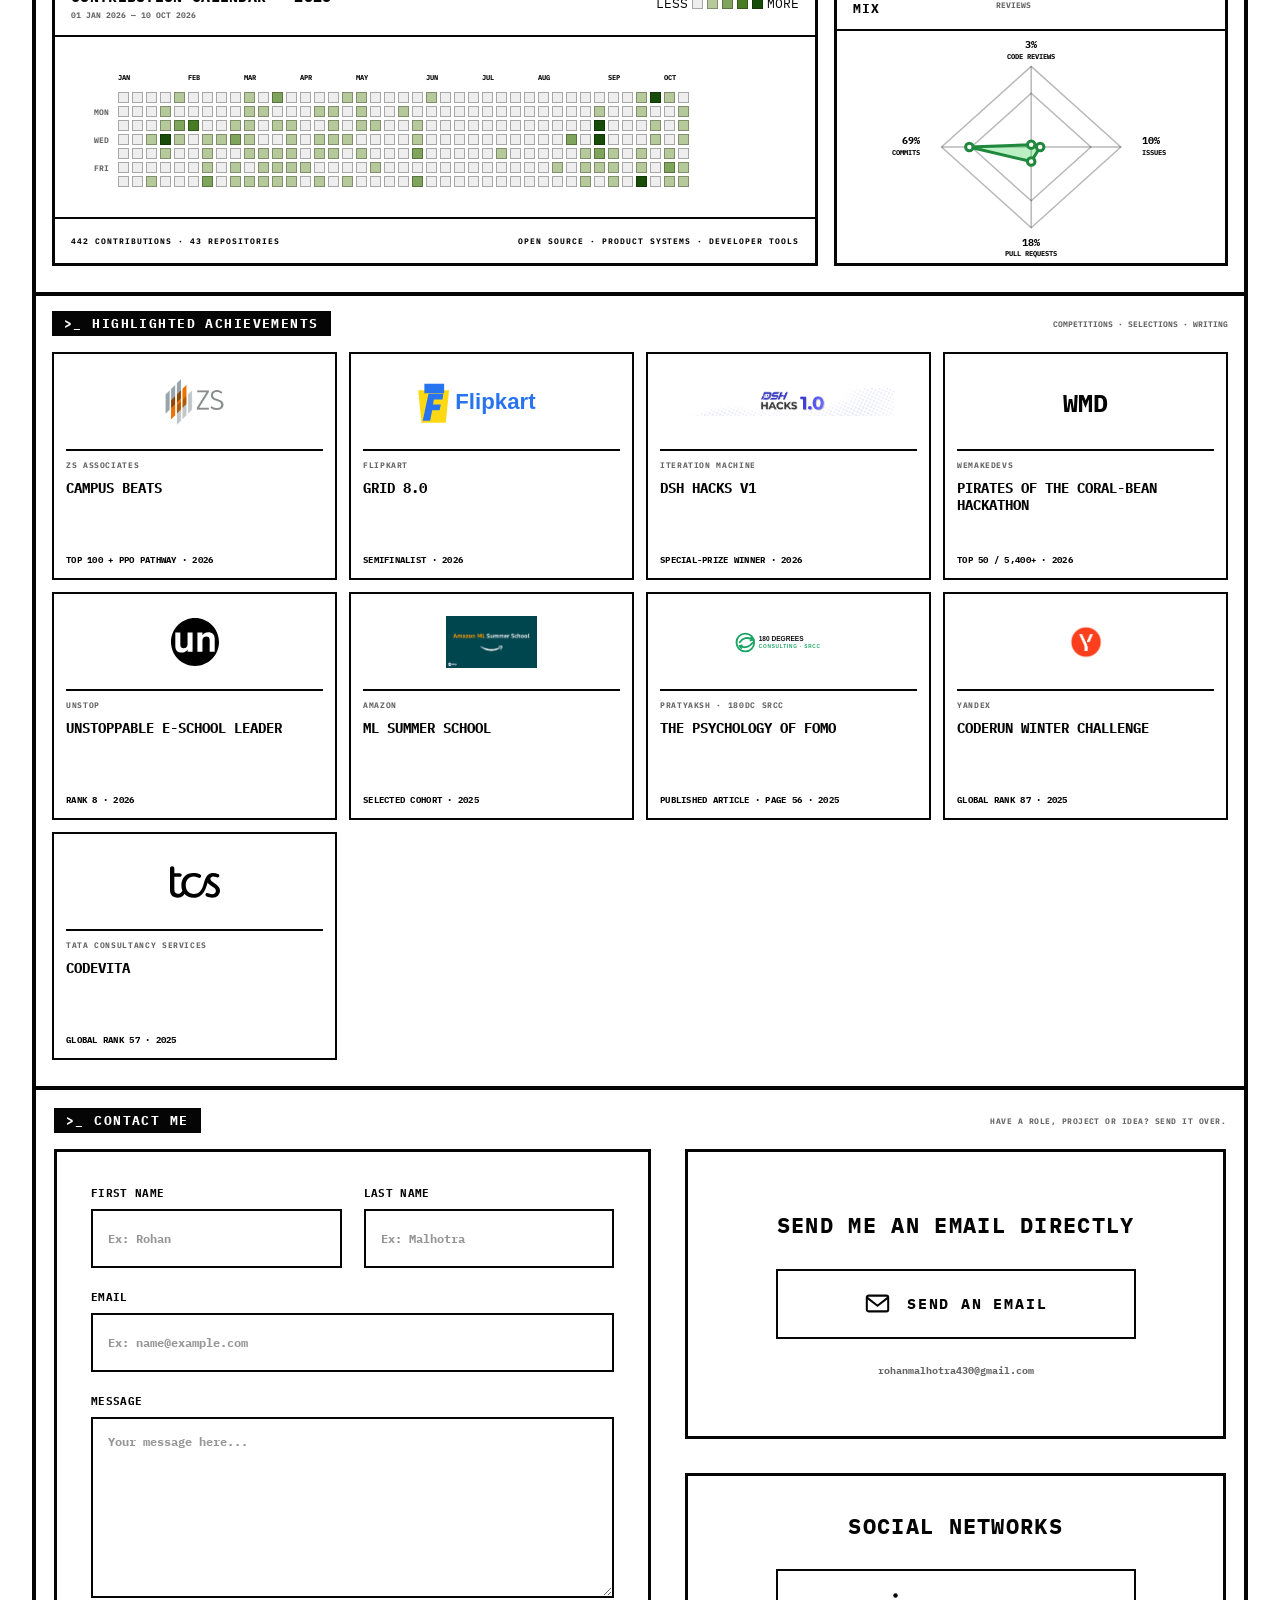
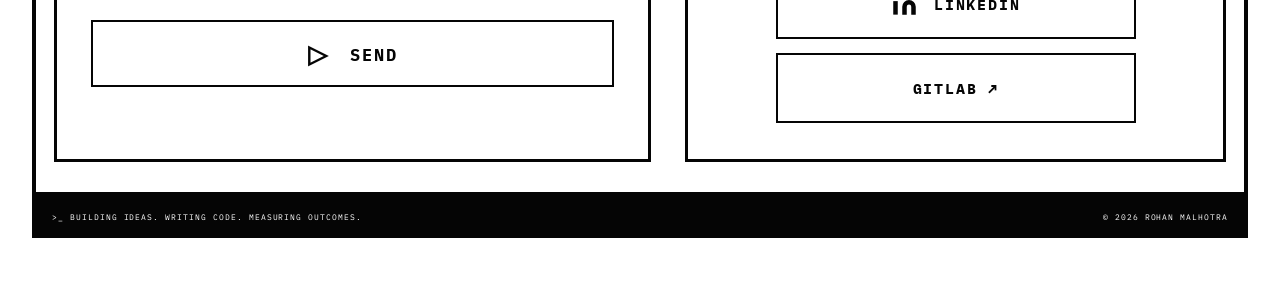
==== commit 0fe9f97d: "fix(portfolio): match experience timeline with logos and month durations" ====
--- a/index.html
+++ b/index.html
@@ -20,7 +20,7 @@
   <link rel="icon" type="image/svg+xml" href="/assets/favicon.svg?v=20260927-1">
   <link rel="shortcut icon" href="/assets/favicon.svg?v=20260927-1">
   <link rel="preconnect" href="https://fonts.googleapis.com"><link rel="preconnect" href="https://fonts.gstatic.com" crossorigin>
-  <link href="https://fonts.googleapis.com/css2?family=IBM+Plex+Mono:wght@400;500;600;700&display=swap" rel="stylesheet"><link rel="stylesheet" href="styles.css?v=20261010-1">
+  <link href="https://fonts.googleapis.com/css2?family=IBM+Plex+Mono:wght@400;500;600;700&display=swap" rel="stylesheet"><link rel="stylesheet" href="styles.css?v=20261010-2">
 </head>
 <body>
   <div class="bg-words" aria-hidden="true"><span>BUILD</span><span>DEBUG</span><span>SHIP</span><span>SYSTEMS</span><span>OPEN_SOURCE</span><span>MEASURE</span><span>API</span><span>RUNTIME</span><span>TRACE</span><span>DEPLOY</span><span>VISION</span><span>DATA</span></div>
@@ -58,9 +58,9 @@
       </section>
       <section class="journey-skills">
         <div class="journey" id="experience"><div class="section-bar roadmap-section-bar"><h2>&gt;_ EXPERIENCE</h2></div><p class="roadmap-label">// A ROADMAP OF WORK, OWNERSHIP AND ENGINEERING OUTCOMES</p><div class="timeline">
-          <article><time>OCT, 2026<small>MERGED CONTRIBUTION</small></time><span class="dot"></span><div class="journey-card"><i class="org-mark square letter-mark" aria-hidden="true"><span>GL</span></i><div><b>OPEN-SOURCE CONTRIBUTOR</b><h3>GITLAB</h3><p>Improved the triage-ops AI labeller to recognize GitLab Duo Developer issues, contributing to automated issue triage in GitLab's developer tooling.</p><strong>→ MERGED MR !4427 · AI-ASSISTED ISSUE TRIAGE</strong><nav class="card-links" aria-label="GitLab contribution links"><a href="https://gitlab.com/gitlab-org/quality/triage-ops/-/merge_requests/4427" target="_blank" rel="noopener">MERGED MR ↗</a><a href="https://gitlab.com/rohanmalhotra430" target="_blank" rel="noopener">GITLAB PROFILE ↗</a></nav></div></div></article>
-          <article><time>OCT, 2026 — PRESENT<small>OPEN SOURCE</small></time><span class="dot"></span><div class="journey-card"><i class="org-mark square letter-mark" aria-hidden="true"><span>KS</span></i><div><b>OPEN-SOURCE CONTRIBUTOR</b><h3>KESTRA</h3><p>Merged tests for scroll-position restoration and topology rendering plus UI type improvements. Also developed an OpenAPI breaking-change release gate and Airbyte sync metadata enhancements under review.</p><strong>→ 3 MERGED PRS · CORE, PLUGINS &amp; BLUEPRINTS</strong><nav class="card-links" aria-label="Kestra contribution links"><a href="https://github.com/kestra-io/kestra/pulls?q=is%3Apr+author%3Arohanmalhotracodes+is%3Amerged" target="_blank" rel="noopener">MERGED PRS ↗</a><a href="https://github.com/kestra-io/blueprints/pull/862" target="_blank" rel="noopener">OPENAPI BLUEPRINT ↗</a><a href="https://github.com/kestra-io/plugin-airbyte/pull/190" target="_blank" rel="noopener">AIRBYTE PR ↗</a></nav></div></div></article>
-          <article><time>OCT, 2026 — PRESENT<small>PRS IN REVIEW</small></time><span class="dot"></span><div class="journey-card"><i class="org-mark square letter-mark" aria-hidden="true"><span>DG</span></i><div><b>OPEN-SOURCE CONTRIBUTOR</b><h3>DOCSGPT / ARC53</h3><p>Proposed a 4,096-token embedding input cap with safer semantic batching, and fixed special-character handling in knowledge-source search queries with regression tests.</p><strong>→ 2 OPEN PRS · INGESTION SAFETY &amp; SEARCH RELIABILITY</strong><nav class="card-links" aria-label="DocsGPT contribution links"><a href="https://github.com/arc53/DocsGPT/pull/3009" target="_blank" rel="noopener">EMBEDDING SAFETY PR ↗</a><a href="https://github.com/arc53/DocsGPT/pull/3008" target="_blank" rel="noopener">SEARCH FIX PR ↗</a></nav></div></div></article>
+          <article><time>OCT, 2026 — PRESENT<small>1 month</small></time><span class="dot"></span><div class="journey-card"><i class="org-mark square brand-mark"><img src="assets/logos/gitlab.svg" alt="GitLab logo"></i><div><b>CONTRIBUTOR</b><h3>GITLAB</h3><p>Improved the triage-ops AI labeller to recognize GitLab Duo Developer issues, contributing to automated issue triage in GitLab's developer tooling.</p><strong>→ MERGED MR !4427 · AI-ASSISTED ISSUE TRIAGE</strong><nav class="card-links" aria-label="GitLab contribution links"><a href="https://gitlab.com/gitlab-org/quality/triage-ops/-/merge_requests/4427" target="_blank" rel="noopener">MERGED MR ↗</a><a href="https://gitlab.com/rohanmalhotra430" target="_blank" rel="noopener">GITLAB PROFILE ↗</a></nav></div></div></article>
+          <article><time>OCT, 2026 — PRESENT<small>1 month</small></time><span class="dot"></span><div class="journey-card"><i class="org-mark square brand-mark"><img src="assets/logos/kestra.svg" alt="Kestra logo"></i><div><b>CONTRIBUTOR</b><h3>KESTRA</h3><p>Merged tests for scroll-position restoration and topology rendering plus UI type improvements. Also developed an OpenAPI breaking-change release gate and Airbyte sync metadata enhancements under review.</p><strong>→ 3 MERGED PRS · CORE, PLUGINS &amp; BLUEPRINTS</strong><nav class="card-links" aria-label="Kestra contribution links"><a href="https://github.com/kestra-io/kestra/pulls?q=is%3Apr+author%3Arohanmalhotracodes+is%3Amerged" target="_blank" rel="noopener">MERGED PRS ↗</a><a href="https://github.com/kestra-io/blueprints/pull/862" target="_blank" rel="noopener">OPENAPI BLUEPRINT ↗</a><a href="https://github.com/kestra-io/plugin-airbyte/pull/190" target="_blank" rel="noopener">AIRBYTE PR ↗</a></nav></div></div></article>
+          <article><time>OCT, 2026 — PRESENT<small>1 month</small></time><span class="dot"></span><div class="journey-card"><i class="org-mark square brand-mark"><img class="docsgpt-logo" src="assets/logos/docsgpt.svg" alt="DocsGPT logo"></i><div><b>CONTRIBUTOR</b><h3>DOCSGPT / ARC53</h3><p>Proposed a 4,096-token embedding input cap with safer semantic batching, and fixed special-character handling in knowledge-source search queries with regression tests.</p><strong>→ 2 OPEN PRS · INGESTION SAFETY &amp; SEARCH RELIABILITY</strong><nav class="card-links" aria-label="DocsGPT contribution links"><a href="https://github.com/arc53/DocsGPT/pull/3009" target="_blank" rel="noopener">EMBEDDING SAFETY PR ↗</a><a href="https://github.com/arc53/DocsGPT/pull/3008" target="_blank" rel="noopener">SEARCH FIX PR ↗</a></nav></div></div></article>
           <article><time>AUG, 2026 — PRESENT<small>2 months</small></time><span class="dot"></span><div class="journey-card"><i class="org-mark"><img class="tf-light" src="assets/logos/truefoundry-light.jpeg?v=20260825-3" alt="TrueFoundry logo"><img class="tf-dark" src="assets/logos/truefoundry-dark.png?v=20260825-3" alt="TrueFoundry logo for dark mode"></i><div><b>CONTRIBUTOR</b><h3>TRUEFORGE / TRUEFOUNDRY</h3><p>Built chat-deletion controls and cancellation-safe sandbox handling, hardened Kubernetes Helm security defaults, and improved contributor documentation.</p><strong>→ 4 MERGED PRS · PRODUCT &amp; INFRASTRUCTURE RELIABILITY</strong><nav class="card-links" aria-label="TrueForge pull request lists"><a href="https://github.com/truefoundry/trueforge/pulls?q=is%3Apr+author%3Arohanmalhotracodes+is%3Aopen" target="_blank" rel="noopener">OPEN PRS ↗</a><a href="https://github.com/truefoundry/trueforge/pulls?q=is%3Apr+author%3Arohanmalhotracodes+is%3Amerged" target="_blank" rel="noopener">MERGED PRS ↗</a></nav></div></div></article>
           <article><time>JAN, 2026 — MAY, 2026<small>5 months</small></time><span class="dot"></span><div class="journey-card"><i class="org-mark square oppia-mark"><img src="assets/logos/oppia.png?v=20260825-3" alt="Oppia logo"></i><div><b>COLLABORATOR</b><h3>OPPIA FOUNDATION</h3><p>Shipped frontend, backend, test and documentation improvements across TypeScript migration, rich-text linting, API contracts, RTL behavior and SVG validation.</p><strong>→ 17 MERGED PRS · 14+ RESOLVED ISSUES</strong><nav class="card-links" aria-label="Oppia pull requests"><a href="https://github.com/oppia/oppia/pulls?q=is%3Apr+author%3Arohanmalhotracodes+is%3Amerged" target="_blank" rel="noopener">MERGED CODE PRS ↗</a><a href="https://github.com/oppia/oppia-web-developer-docs/pulls?q=is%3Apr+author%3Arohanmalhotracodes+is%3Amerged" target="_blank" rel="noopener">MERGED DOCS PRS ↗</a></nav></div></div></article>
           <article><time>JUN, 2025 — JUL, 2025<small>2 months</small></time><span class="dot"></span><div class="journey-card"><i class="org-mark"><img src="assets/logos/bel.jpeg?v=20260825-3" alt="Bharat Electronics logo"></i><div><b>INTERN</b><h3>BHARAT ELECTRONICS LIMITED</h3><p>Developed and tuned a YOLO + DenseNet accident-detection pipeline, including AABB collision thresholds for real-time road-scene analysis.</p><strong>→ F1 0.85 → 0.92 · 18% FEWER FALSE POSITIVES · 180 MS/FRAME</strong></div></div></article>
--- a/styles.css
+++ b/styles.css
@@ -13,13 +13,9 @@
 .tf-dark{display:none!important}.dark .tf-light{display:none!important}.dark .tf-dark{display:block!important}.dark .journey-card .org-mark img{filter:none}.journey-card{grid-template-columns:76px 1fr}.journey-card .org-mark{width:70px;height:56px;padding:5px}.journey-card .org-mark.square{width:56px}.journey-card .org-mark img{width:100%;height:100%;object-fit:contain;filter:none}
 @media(max-width:760px){.journey-card{grid-template-columns:1fr}.journey-card .org-mark{margin-bottom:4px}}
 
-/* Text-only organization marks retain the site's monochrome visual language. */
-.journey-card .org-mark.letter-mark span{
-  display:block;
-  font:700 18px/1 'IBM Plex Mono',monospace;
-  letter-spacing:-.08em;
-  color:var(--ink);
-}
+/* Official organization marks use the same square frames as existing experience cards. */
+.journey-card .org-mark.brand-mark img{object-fit:contain}
+.dark .journey-card .org-mark.brand-mark img.docsgpt-logo{filter:invert(1)}
 .contact-panels .linkedin-action + .linkedin-action{margin-top:14px}
 
 /* Roadmaps, GitHub activity and achievement system */
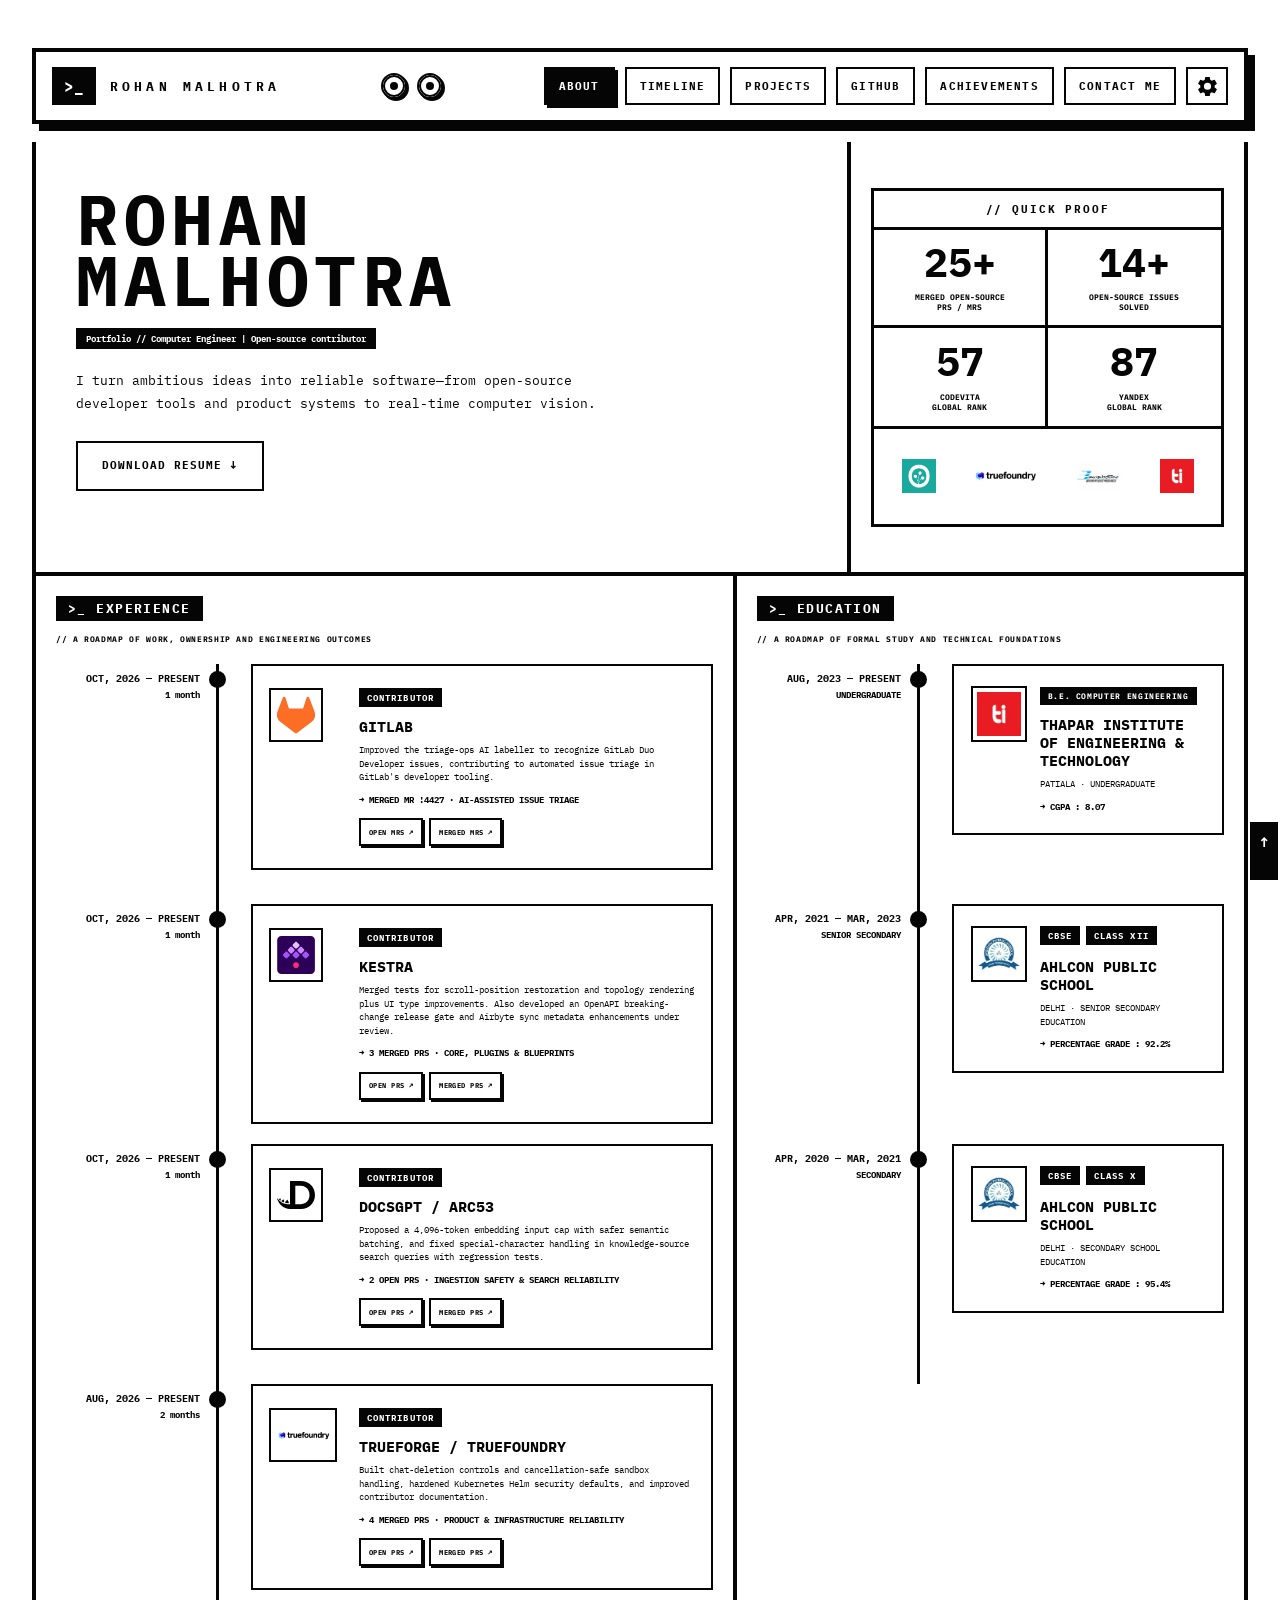
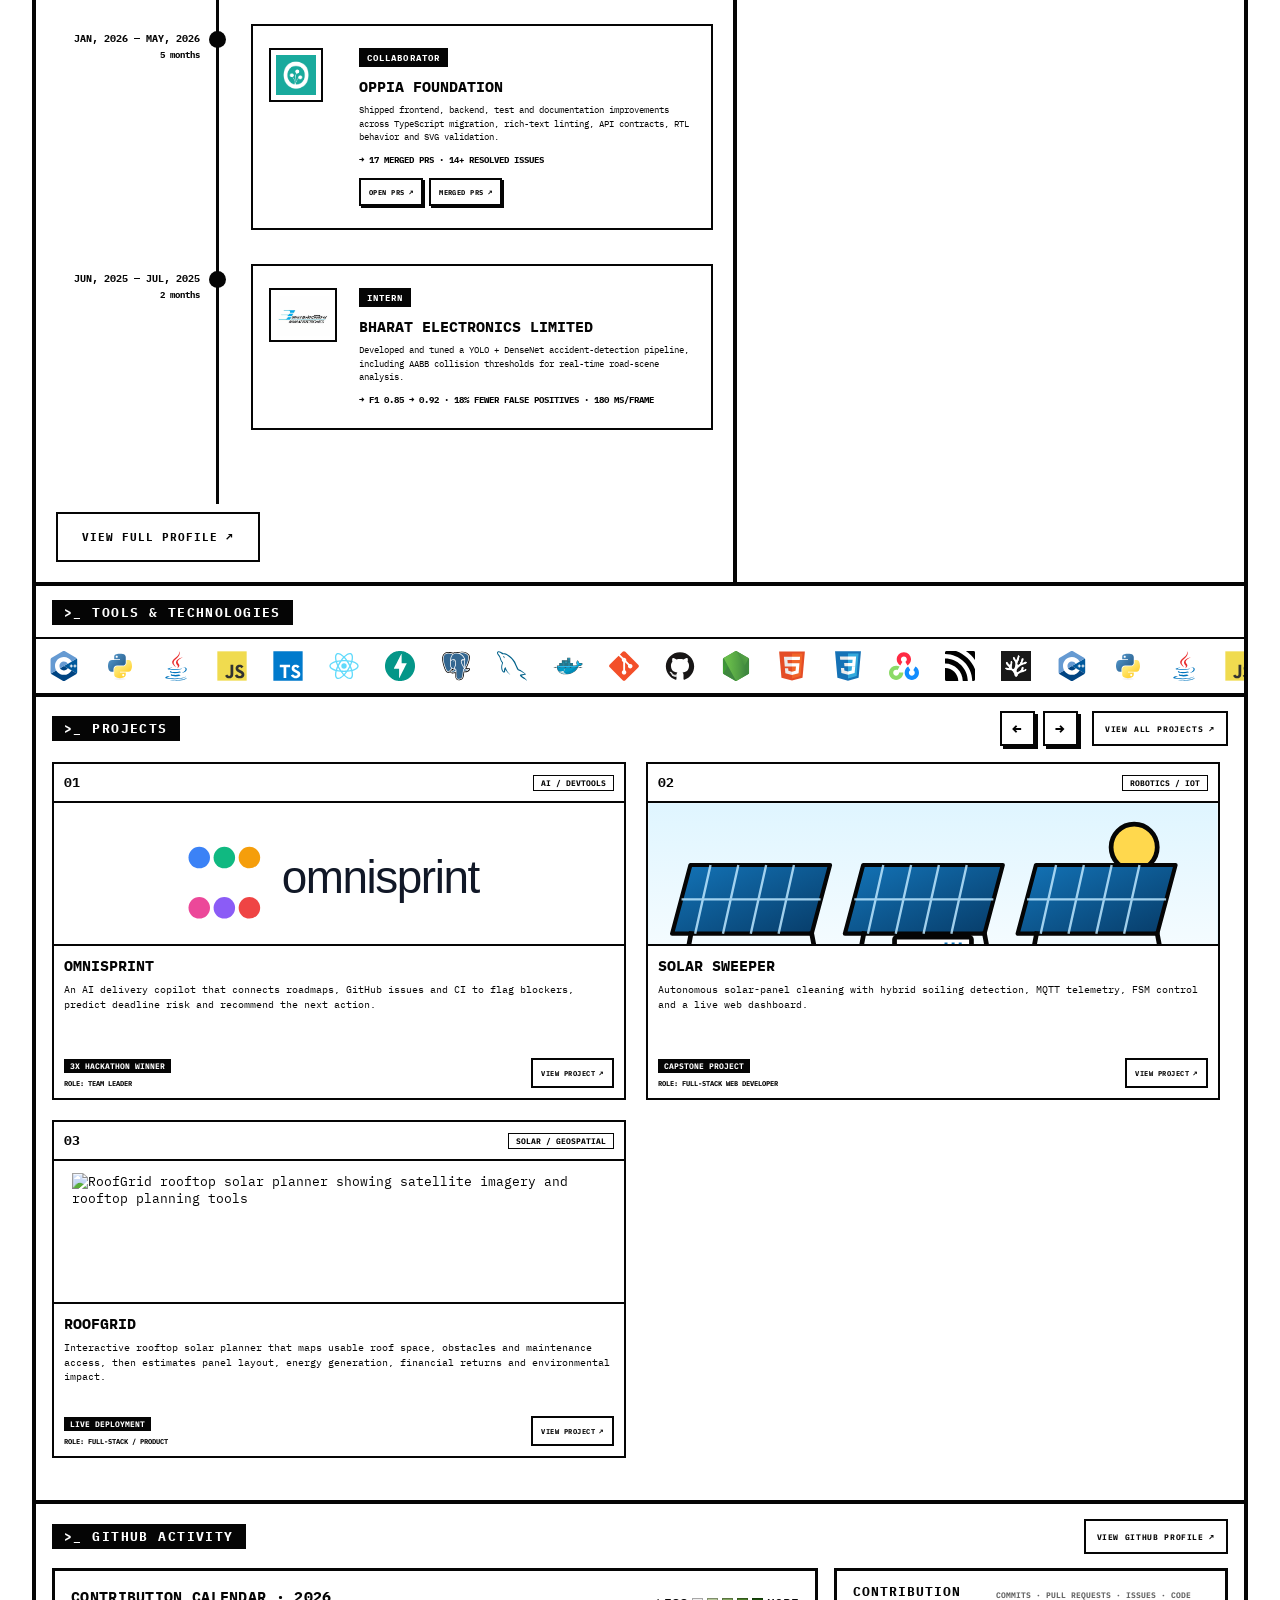
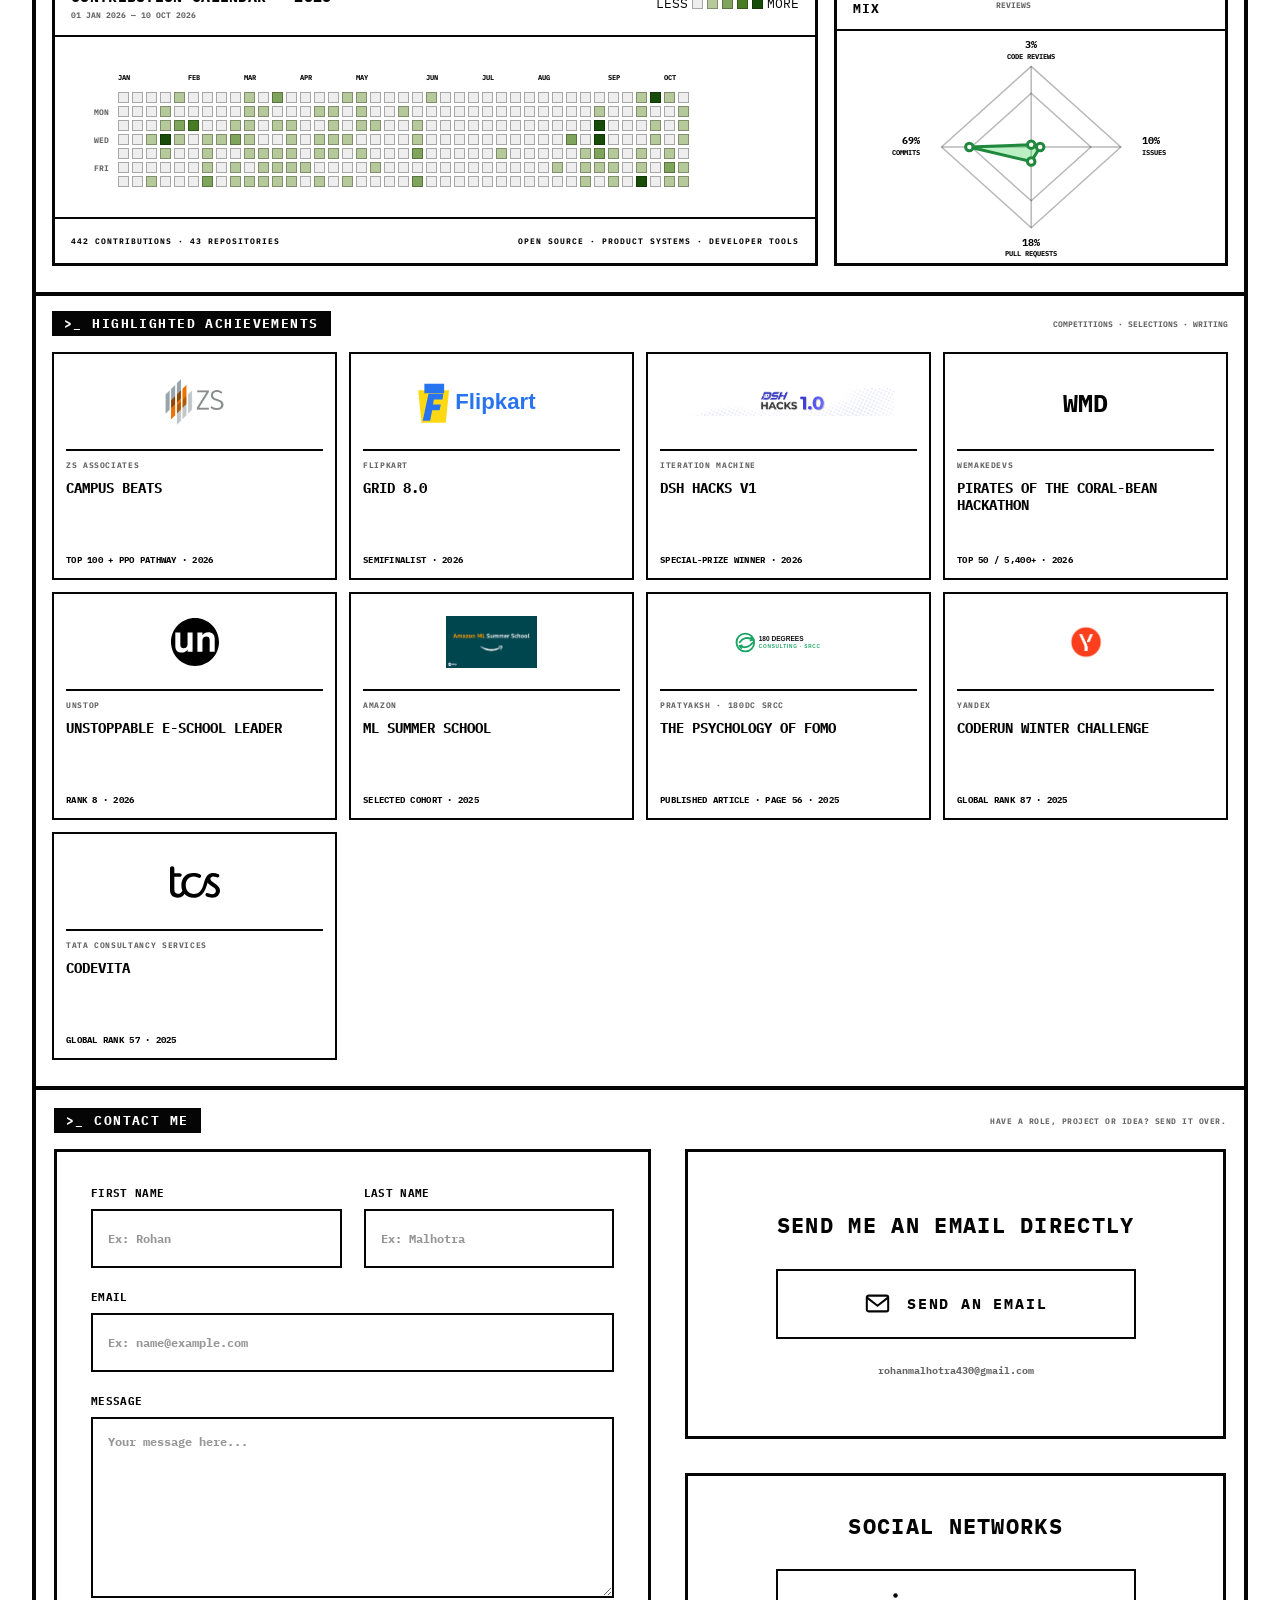
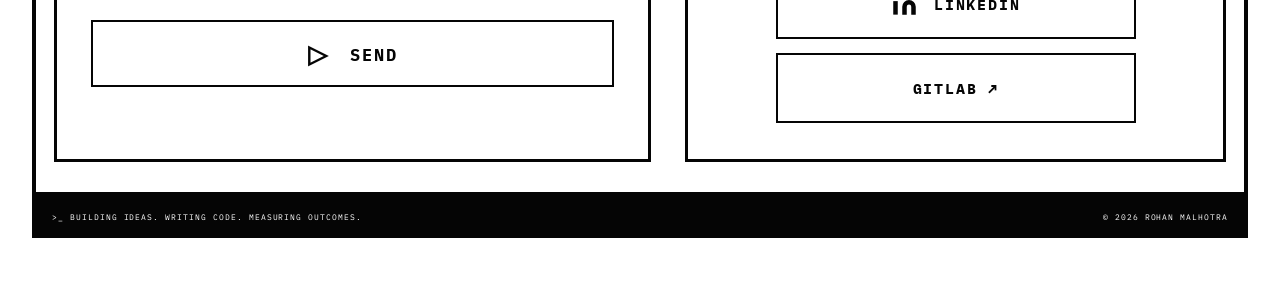
==== commit d7731574: "fix(portfolio): standardize experience links to open and merged contributions" ====
--- a/index.html
+++ b/index.html
@@ -58,11 +58,11 @@
       </section>
       <section class="journey-skills">
         <div class="journey" id="experience"><div class="section-bar roadmap-section-bar"><h2>&gt;_ EXPERIENCE</h2></div><p class="roadmap-label">// A ROADMAP OF WORK, OWNERSHIP AND ENGINEERING OUTCOMES</p><div class="timeline">
-          <article><time>OCT, 2026 — PRESENT<small>1 month</small></time><span class="dot"></span><div class="journey-card"><i class="org-mark square brand-mark"><img src="assets/logos/gitlab.svg" alt="GitLab logo"></i><div><b>CONTRIBUTOR</b><h3>GITLAB</h3><p>Improved the triage-ops AI labeller to recognize GitLab Duo Developer issues, contributing to automated issue triage in GitLab's developer tooling.</p><strong>→ MERGED MR !4427 · AI-ASSISTED ISSUE TRIAGE</strong><nav class="card-links" aria-label="GitLab contribution links"><a href="https://gitlab.com/gitlab-org/quality/triage-ops/-/merge_requests/4427" target="_blank" rel="noopener">MERGED MR ↗</a><a href="https://gitlab.com/rohanmalhotra430" target="_blank" rel="noopener">GITLAB PROFILE ↗</a></nav></div></div></article>
-          <article><time>OCT, 2026 — PRESENT<small>1 month</small></time><span class="dot"></span><div class="journey-card"><i class="org-mark square brand-mark"><img src="assets/logos/kestra.svg" alt="Kestra logo"></i><div><b>CONTRIBUTOR</b><h3>KESTRA</h3><p>Merged tests for scroll-position restoration and topology rendering plus UI type improvements. Also developed an OpenAPI breaking-change release gate and Airbyte sync metadata enhancements under review.</p><strong>→ 3 MERGED PRS · CORE, PLUGINS &amp; BLUEPRINTS</strong><nav class="card-links" aria-label="Kestra contribution links"><a href="https://github.com/kestra-io/kestra/pulls?q=is%3Apr+author%3Arohanmalhotracodes+is%3Amerged" target="_blank" rel="noopener">MERGED PRS ↗</a><a href="https://github.com/kestra-io/blueprints/pull/862" target="_blank" rel="noopener">OPENAPI BLUEPRINT ↗</a><a href="https://github.com/kestra-io/plugin-airbyte/pull/190" target="_blank" rel="noopener">AIRBYTE PR ↗</a></nav></div></div></article>
-          <article><time>OCT, 2026 — PRESENT<small>1 month</small></time><span class="dot"></span><div class="journey-card"><i class="org-mark square brand-mark"><img class="docsgpt-logo" src="assets/logos/docsgpt.svg" alt="DocsGPT logo"></i><div><b>CONTRIBUTOR</b><h3>DOCSGPT / ARC53</h3><p>Proposed a 4,096-token embedding input cap with safer semantic batching, and fixed special-character handling in knowledge-source search queries with regression tests.</p><strong>→ 2 OPEN PRS · INGESTION SAFETY &amp; SEARCH RELIABILITY</strong><nav class="card-links" aria-label="DocsGPT contribution links"><a href="https://github.com/arc53/DocsGPT/pull/3009" target="_blank" rel="noopener">EMBEDDING SAFETY PR ↗</a><a href="https://github.com/arc53/DocsGPT/pull/3008" target="_blank" rel="noopener">SEARCH FIX PR ↗</a></nav></div></div></article>
+          <article><time>OCT, 2026 — PRESENT<small>1 month</small></time><span class="dot"></span><div class="journey-card"><i class="org-mark square brand-mark"><img src="assets/logos/gitlab.svg" alt="GitLab logo"></i><div><b>CONTRIBUTOR</b><h3>GITLAB</h3><p>Improved the triage-ops AI labeller to recognize GitLab Duo Developer issues, contributing to automated issue triage in GitLab's developer tooling.</p><strong>→ MERGED MR !4427 · AI-ASSISTED ISSUE TRIAGE</strong><nav class="card-links" aria-label="GitLab contribution links"><a href="https://gitlab.com/gitlab-org/quality/triage-ops/-/merge_requests?state=opened&amp;author_username=rohanmalhotra430" target="_blank" rel="noopener">OPEN MRS ↗</a><a href="https://gitlab.com/gitlab-org/quality/triage-ops/-/merge_requests?state=merged&amp;author_username=rohanmalhotra430" target="_blank" rel="noopener">MERGED MRS ↗</a></nav></div></div></article>
+          <article><time>OCT, 2026 — PRESENT<small>1 month</small></time><span class="dot"></span><div class="journey-card"><i class="org-mark square brand-mark"><img src="assets/logos/kestra.svg" alt="Kestra logo"></i><div><b>CONTRIBUTOR</b><h3>KESTRA</h3><p>Merged tests for scroll-position restoration and topology rendering plus UI type improvements. Also developed an OpenAPI breaking-change release gate and Airbyte sync metadata enhancements under review.</p><strong>→ 3 MERGED PRS · CORE, PLUGINS &amp; BLUEPRINTS</strong><nav class="card-links" aria-label="Kestra contribution links"><a href="https://github.com/pulls?q=is%3Apr+is%3Aopen+author%3Arohanmalhotracodes+org%3Akestra-io" target="_blank" rel="noopener">OPEN PRS ↗</a><a href="https://github.com/pulls?q=is%3Apr+is%3Amerged+author%3Arohanmalhotracodes+org%3Akestra-io" target="_blank" rel="noopener">MERGED PRS ↗</a></nav></div></div></article>
+          <article><time>OCT, 2026 — PRESENT<small>1 month</small></time><span class="dot"></span><div class="journey-card"><i class="org-mark square brand-mark"><img class="docsgpt-logo" src="assets/logos/docsgpt.svg" alt="DocsGPT logo"></i><div><b>CONTRIBUTOR</b><h3>DOCSGPT / ARC53</h3><p>Proposed a 4,096-token embedding input cap with safer semantic batching, and fixed special-character handling in knowledge-source search queries with regression tests.</p><strong>→ 2 OPEN PRS · INGESTION SAFETY &amp; SEARCH RELIABILITY</strong><nav class="card-links" aria-label="DocsGPT contribution links"><a href="https://github.com/arc53/DocsGPT/pulls?q=is%3Apr+is%3Aopen+author%3Arohanmalhotracodes" target="_blank" rel="noopener">OPEN PRS ↗</a><a href="https://github.com/arc53/DocsGPT/pulls?q=is%3Apr+is%3Amerged+author%3Arohanmalhotracodes" target="_blank" rel="noopener">MERGED PRS ↗</a></nav></div></div></article>
           <article><time>AUG, 2026 — PRESENT<small>2 months</small></time><span class="dot"></span><div class="journey-card"><i class="org-mark"><img class="tf-light" src="assets/logos/truefoundry-light.jpeg?v=20260825-3" alt="TrueFoundry logo"><img class="tf-dark" src="assets/logos/truefoundry-dark.png?v=20260825-3" alt="TrueFoundry logo for dark mode"></i><div><b>CONTRIBUTOR</b><h3>TRUEFORGE / TRUEFOUNDRY</h3><p>Built chat-deletion controls and cancellation-safe sandbox handling, hardened Kubernetes Helm security defaults, and improved contributor documentation.</p><strong>→ 4 MERGED PRS · PRODUCT &amp; INFRASTRUCTURE RELIABILITY</strong><nav class="card-links" aria-label="TrueForge pull request lists"><a href="https://github.com/truefoundry/trueforge/pulls?q=is%3Apr+author%3Arohanmalhotracodes+is%3Aopen" target="_blank" rel="noopener">OPEN PRS ↗</a><a href="https://github.com/truefoundry/trueforge/pulls?q=is%3Apr+author%3Arohanmalhotracodes+is%3Amerged" target="_blank" rel="noopener">MERGED PRS ↗</a></nav></div></div></article>
-          <article><time>JAN, 2026 — MAY, 2026<small>5 months</small></time><span class="dot"></span><div class="journey-card"><i class="org-mark square oppia-mark"><img src="assets/logos/oppia.png?v=20260825-3" alt="Oppia logo"></i><div><b>COLLABORATOR</b><h3>OPPIA FOUNDATION</h3><p>Shipped frontend, backend, test and documentation improvements across TypeScript migration, rich-text linting, API contracts, RTL behavior and SVG validation.</p><strong>→ 17 MERGED PRS · 14+ RESOLVED ISSUES</strong><nav class="card-links" aria-label="Oppia pull requests"><a href="https://github.com/oppia/oppia/pulls?q=is%3Apr+author%3Arohanmalhotracodes+is%3Amerged" target="_blank" rel="noopener">MERGED CODE PRS ↗</a><a href="https://github.com/oppia/oppia-web-developer-docs/pulls?q=is%3Apr+author%3Arohanmalhotracodes+is%3Amerged" target="_blank" rel="noopener">MERGED DOCS PRS ↗</a></nav></div></div></article>
+          <article><time>JAN, 2026 — MAY, 2026<small>5 months</small></time><span class="dot"></span><div class="journey-card"><i class="org-mark square oppia-mark"><img src="assets/logos/oppia.png?v=20260825-3" alt="Oppia logo"></i><div><b>COLLABORATOR</b><h3>OPPIA FOUNDATION</h3><p>Shipped frontend, backend, test and documentation improvements across TypeScript migration, rich-text linting, API contracts, RTL behavior and SVG validation.</p><strong>→ 17 MERGED PRS · 14+ RESOLVED ISSUES</strong><nav class="card-links" aria-label="Oppia pull requests"><a href="https://github.com/pulls?q=is%3Apr+is%3Aopen+author%3Arohanmalhotracodes+org%3Aoppia" target="_blank" rel="noopener">OPEN PRS ↗</a><a href="https://github.com/pulls?q=is%3Apr+is%3Amerged+author%3Arohanmalhotracodes+org%3Aoppia" target="_blank" rel="noopener">MERGED PRS ↗</a></nav></div></div></article>
           <article><time>JUN, 2025 — JUL, 2025<small>2 months</small></time><span class="dot"></span><div class="journey-card"><i class="org-mark"><img src="assets/logos/bel.jpeg?v=20260825-3" alt="Bharat Electronics logo"></i><div><b>INTERN</b><h3>BHARAT ELECTRONICS LIMITED</h3><p>Developed and tuned a YOLO + DenseNet accident-detection pipeline, including AABB collision thresholds for real-time road-scene analysis.</p><strong>→ F1 0.85 → 0.92 · 18% FEWER FALSE POSITIVES · 180 MS/FRAME</strong></div></div></article>
         </div><a class="white-button cv" href="https://www.linkedin.com/in/rohanmalhotracodes" target="_blank" rel="noopener">VIEW FULL PROFILE ↗</a></div>
         <div class="education-roadmap" id="education"><div class="section-bar roadmap-section-bar"><h2>&gt;_ EDUCATION</h2></div><p class="roadmap-label">// A ROADMAP OF FORMAL STUDY AND TECHNICAL FOUNDATIONS</p><div class="timeline education-timeline"><article><time><span>AUG, 2023</span> <span>— PRESENT</span><small>UNDERGRADUATE</small></time><span class="dot"></span><div class="journey-card"><i class="org-mark square"><img src="assets/logos/tiet.jpeg?v=20260825-3" alt="Thapar Institute logo"></i><div><b>B.E. COMPUTER ENGINEERING</b><h3>THAPAR INSTITUTE OF ENGINEERING & TECHNOLOGY</h3><p>PATIALA · UNDERGRADUATE</p><strong>→ CGPA : 8.07</strong></div></div></article><article><time><span>APR, 2021</span> <span>— MAR, 2023</span><small>SENIOR SECONDARY</small></time><span class="dot"></span><div class="journey-card"><i class="org-mark square"><img src="assets/logos/ahlcon.jpeg?v=20260825-3" alt="Ahlcon Public School logo"></i><div><div class="badge-row"><b>CBSE</b><b>CLASS XII</b></div><h3>AHLCON PUBLIC SCHOOL</h3><p>DELHI · SENIOR SECONDARY EDUCATION</p><strong>→ PERCENTAGE GRADE : 92.2%</strong></div></div></article><article><time><span>APR, 2020</span> <span>— MAR, 2021</span><small>SECONDARY</small></time><span class="dot"></span><div class="journey-card"><i class="org-mark square"><img src="assets/logos/ahlcon.jpeg?v=20260825-3" alt="Ahlcon Public School logo"></i><div><div class="badge-row"><b>CBSE</b><b>CLASS X</b></div><h3>AHLCON PUBLIC SCHOOL</h3><p>DELHI · SECONDARY SCHOOL EDUCATION</p><strong>→ PERCENTAGE GRADE : 95.4%</strong></div></div></article></div></div>
